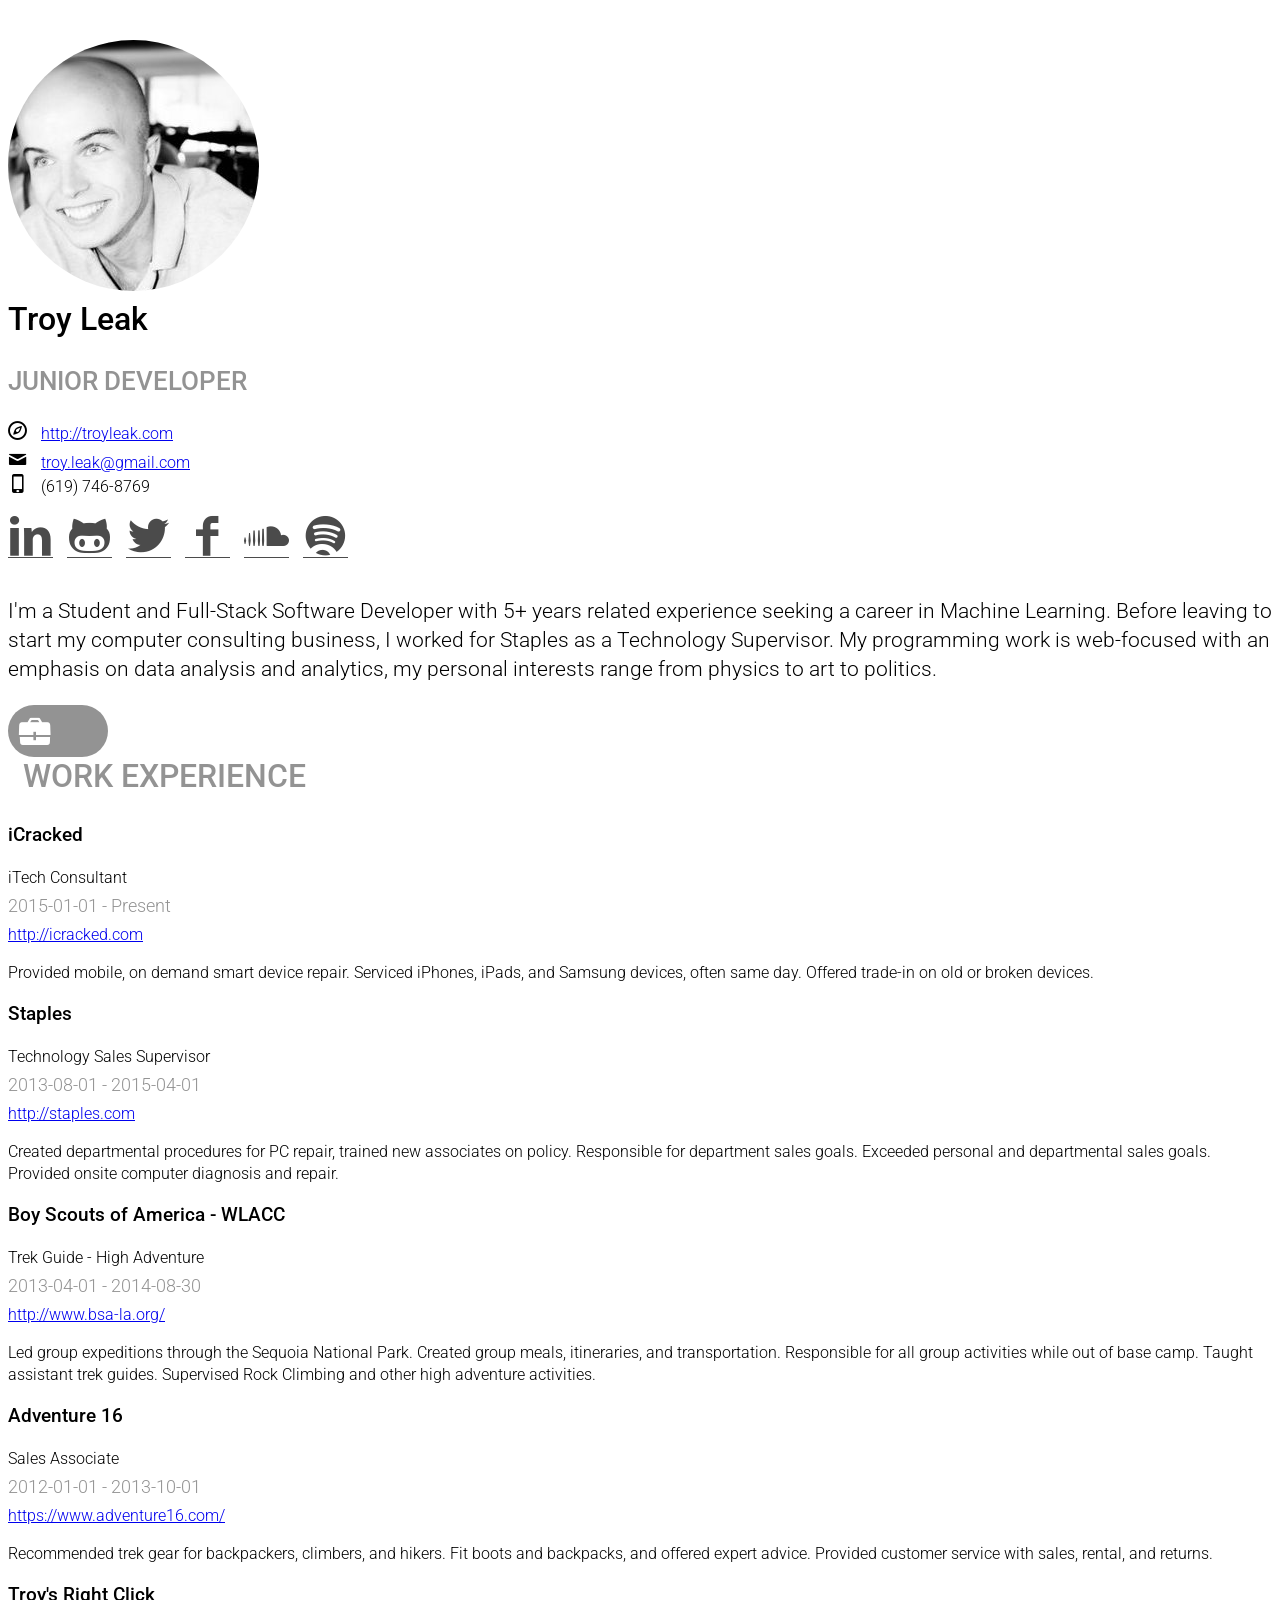
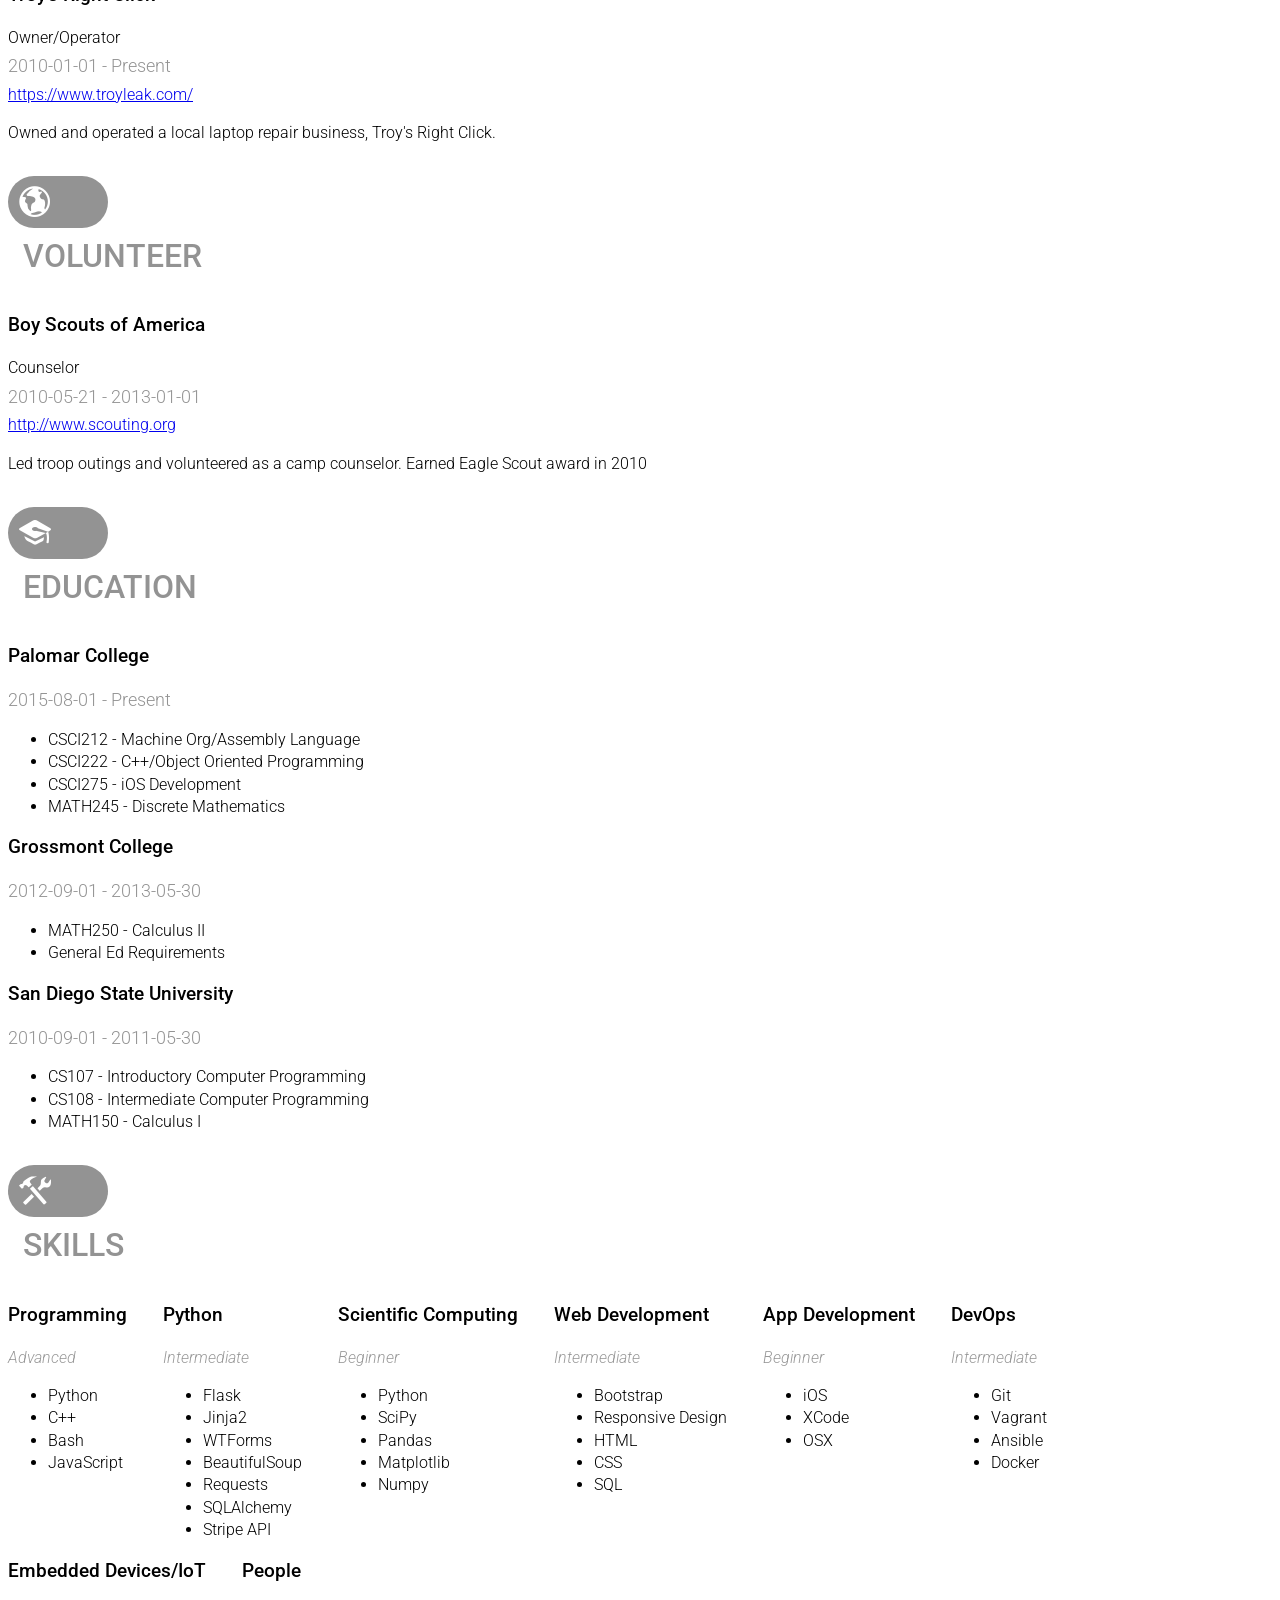
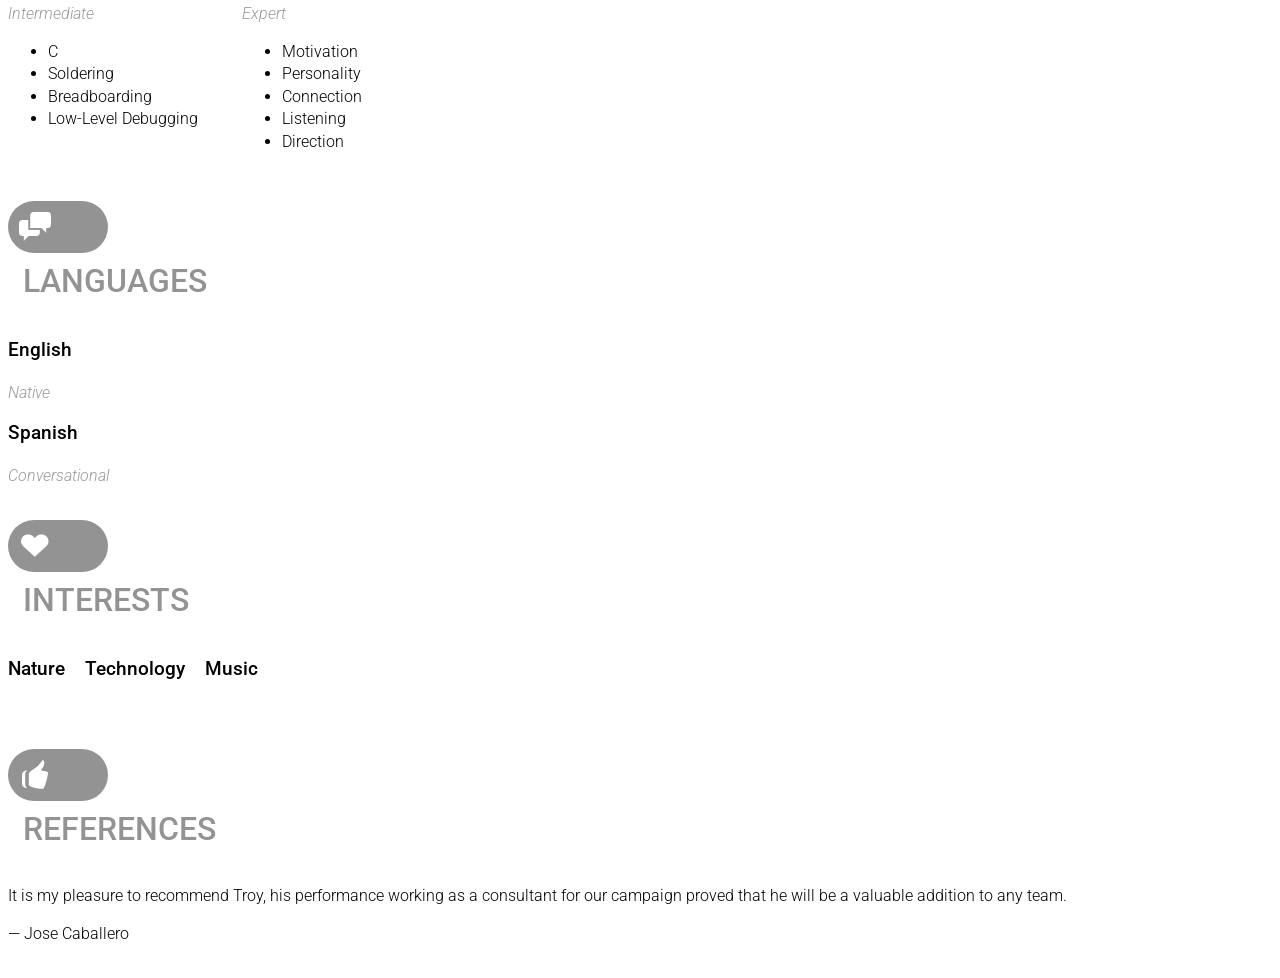
==== index.html @ 5fbc0d6b "more fixes" ====
<!doctype html>
<html>
	<head>

	<meta charset="utf-8">
	<meta name="viewport" content="width=device-width, user-scalable=no, minimal-ui">

	<title>Troy Leak</title>

	<link href="http://bootswatch.com/lumen/bootstrap.min.css" rel="stylesheet">
	<link href='http://fonts.googleapis.com/css?family=Roboto:500,300' rel='stylesheet' type='text/css'>
	<style>
	body {
	background: #fff;
	font-family: 'Roboto', sans-serif;
	font-weight: 300;
	line-height: 1.4;
}
em {
	color: #999;
}
p {
	line-height: 1.4;
}
ul {
	margin-bottom: 0;
}
section {
	margin-bottom: 2em;
}
blockquote {
	margin: 0;
	margin-bottom: 1em;
}

strong, h1, h2, h3, h4, h5 {
	font-weight: 500;
	margin-top:0px;
}

h2 {
	text-transform: uppercase;
	width: 75%;
	color: #939393;
	font-size: 2em;
}

h2.section-title {
	margin-left: 15px;
	line-height: 1.8em;
}

#work h2.section-title {
	line-height: 1.2em;
}

#card {
	margin-bottom: 2em;
}

#card h2 {
	font-size: 1.6em;
	margin-left: 0px;
}

#resume {
	margin-top:2.5em;
}

.avatar {
	border-radius: 50%;
	max-width:260px;
	margin-top:0em;
}

.item {
	margin-bottom: 1em;
}

#basics icon {
	margin-right:10px;
	font-size:1.2em;
}

.address span:after {
	content: ",";
}

.address span:last-of-type:after {
	content: "";
}

.postalCode {
	margin-left:31px;
}

#location {
	margin-bottom:1em;
}

#profiles {
	margin-bottom:1em;
}

#profiles .item {
	float:left;
	vertical-align:top;
	margin-right:0.25em;
}

#profiles a {
	color: #4b4b4b;
}

#profiles a:hover {
	text-decoration: none;
	color: #3b3b3b;
}

#profiles [class*="entypo-"] {
	margin-right:10px;
	font-size: 2.8em;
	-webkit-transition: all 0.5s ease;
	-moz-transition: all 0.5s ease;
	-o-transition: all 0.5s ease;
	-ms-transition: all 0.5s ease;
}

#profiles .entypo-twitter:hover {
	color: #55acee;
}
#profiles .entypo-facebook:hover {
	color: #3b5998;
}
#profiles .entypo-linkedin:hover {
	color: #0976b4;
}
#profiles .entypo-github:hover {
	color: #999;
}
#profiles .entypo-tumblr:hover {
	color: #35465c;
}
#profiles .entypo-pinterest:hover {
	color: #cc2127;
}
#profiles .entypo-dribble:hover {
	color: #ea4c89;
}
#profiles .entypo-rdio:hover {
	color: #007dc3;
}
#profiles .entypo-spotify:hover {
	color: #7ab800;
}
#profiles .entypo-stumbleupon:hover {
	color: #eb4924;
}
#profiles .entypo-soundcloud:hover {
	color: #f80;
}
#profiles .entypo-instagram:hover, #profiles .entypo-instagrem:hover {
	color: #3f729b;
}
#profiles .entypo-skype:hover {
	color: #00aff0;
}
#profiles .entypo-flickr:hover {
	color: #ff0084;
}
#profiles .entypo-vimeo:hover {
	color: #1ab7ea;
}
#profiles .entypo-gplus:hover {
	color: #dd4b39;
}

#profiles {
	height: 50px;
	vertical-align:middle;
}

.summary .lead {
	font-size: 1.3em;
}

.position .lead, .area .lead, .awarder .lead, .publisher .lead {
	margin-bottom:5px;
}

.date {
	margin-bottom: 5px;
	color: #939393;
	font-size: 1.1em;
}

.awarder, .website {
	margin-bottom: 5px;
}

#skills .item {
	display:inline-block;
	vertical-align:top;
	margin-right:2em;
}

#interests .item {
	display:inline-block;
	vertical-align:top;
	margin-right:1em;
}

icon.large {
    font-size: 2em;
    color: #fff;
    background: #939393;
    padding: 10px 39px 10px 11px;
    border-radius:60px;
    margin-top: 0px;
    display:block;
    width:50px;
}

@media screen and (max-width: 1024px) and (min-width: 768px) {
	h2.section-title {
		font-size: 1.8em;
		margin-left: 30px;
	}

	.avatar {
		margin-top:0px;
		max-width:95%;
	}
}

@media screen and (max-width: 767px) {
	h2.section-title {
		font-size: 2.2em;
		line-height: 1.6em;
		margin-bottom: 1.4em;
	}

	#work h2.section-title {
		line-height: 1.2em;
	}

	.avatar {
		margin-top:0px;
		max-width:100%;
	}
}

@font-face {
    font-family: 'entypo';
    src: url([data-uri]) format('truetype'),
         url([data-uri]) format('woff');
    font-weight: normal;
    font-style: normal;
}

[class^="entypo-"], [class*=" entypo-"] {
    font-family: 'entypo';
    speak: none;
    font-style: normal;
    font-weight: normal;
    font-variant: normal;
    text-transform: none;
    line-height: 1;

    /* Better Font Rendering =========== */
    -webkit-font-smoothing: antialiased;
    -moz-osx-font-smoothing: grayscale;
}

.entypo-phone2:before {
    content: "\e60a";
}

.entypo-phone:before {
    content: "\e600";
}

.entypo-mail:before {
    content: "\e601";
}

.entypo-compass:before {
    content: "\e602";
}

.entypo-heart:before {
    content: "\e603";
}

.entypo-thumbs-up:before {
    content: "\e604";
}

.entypo-chat:before {
    content: "\e605";
}

.entypo-home:before {
    content: "\e606";
}

.entypo-tools:before {
    content: "\e607";
}

.entypo-trophy:before {
    content: "\e60b";
}

.entypo-camera:before {
    content: "\e60c";
}

.entypo-music:before {
    content: "\e60d";
}

.entypo-graduation-cap:before {
    content: "\e60e";
}

.entypo-book:before {
    content: "\e60f";
}

.entypo-newspaper:before {
    content: "\e610";
}

.entypo-briefcase:before {
    content: "\e611";
}

.entypo-gauge:before {
    content: "\e612";
}

.entypo-rocket:before {
    content: "\e613";
}

.entypo-suitcase:before {
    content: "\e608";
}

.entypo-globe:before {
    content: "\e609";
}

.entypo-code:before {
    content: "\e614";
}

.entypo-light-bulb:before {
    content: "\e615";
}

.entypo-github:before {
    content: "\e616";
}

.entypo-flickr:before {
    content: "\e617";
}

.entypo-vimeo:before {
    content: "\e618";
}

.entypo-twitter:before {
    content: "\e619";
}

.entypo-facebook:before {
    content: "\e61a";
}

.entypo-googleplus:before {
    content: "\e61b";
}

.entypo-pinterest:before {
    content: "\e61c";
}

.entypo-tumblr:before {
    content: "\e61d";
}

.entypo-linkedin:before {
    content: "\e61e";
}

.entypo-dribbble:before {
    content: "\e61f";
}

.entypo-stumbleupon:before {
    content: "\e620";
}

.entypo-lastfm:before {
    content: "\e621";
}

.entypo-rdio:before {
    content: "\e622";
}

.entypo-spotify:before {
    content: "\e623";
}

.entypo-qq:before {
    content: "\e624";
}

.entypo-instagram:before {
    content: "\e625";
}

.entypo-dropbox:before {
    content: "\e626";
}

.entypo-evernote:before {
    content: "\e627";
}

.entypo-flattr:before {
    content: "\e628";
}

.entypo-skype:before {
    content: "\e629";
}

.entypo-skype2:before {
    content: "\e62a";
}

.entypo-renren:before {
    content: "\e62b";
}

.entypo-sina-weibo:before {
    content: "\e62c";
}

.entypo-paypal:before {
    content: "\e62d";
}

.entypo-picasa:before {
    content: "\e62e";
}

.entypo-soundcloud:before {
    content: "\e62f";
}

.entypo-mixi:before {
    content: "\e630";
}

.entypo-behance:before {
    content: "\e631";
}

.entypo-circles:before {
    content: "\e632";
}

.entypo-vk:before {
    content: "\e633";
}

.entypo-smashing:before {
    content: "\e634";
}

	</style>

	</head>
	<body>

	<div class="container" id="resume">
			<div id="card" class="row">
				<div class="col-xs-3 col-sm-4">
					<img class="avatar" src="profile_pic.png"/>
				</div>
				<div class="col-xs-9 col-sm-8">
					<h1>Troy Leak</h1>
					<h2>Junior Developer</h2>
					<section id="basics">
						<div class="contact">
							<div class="website">
								<icon class="entypo-compass"></icon>
								<a href="http://troyleak.com">http://troyleak.com</a>
							</div>
							<div class="email">
								<icon class="entypo-mail"></icon>
								<a href="mailto:troy.leak@gmail.com">troy.leak@gmail.com</a>
							</div>
							<div class="phone">
								<icon class="entypo-phone"></icon>
								(619) 746-8769
							</div>
						</div>
						<section id="location">
						</section>
						<section id="profiles">
							<div class="item">
								<a href="https://www.linkedin.com/in/troy-leak-81226949">
								<icon class="entypo-linkedin"></icon>
								</a>
							</div>
							<div class="item">
								<a href="https://github.com/troyleak">
								<icon class="entypo-github"></icon>
								</a>
							</div>
							<div class="item">
								<a href="https://twitter.com/climber_coder">
								<icon class="entypo-twitter"></icon>
								</a>
							</div>
							<div class="item">
								<a href="https://www.facebook.com/troyicracked/">
								<icon class="entypo-facebook"></icon>
								</a>
							</div>
							<div class="item">
								<a href="https://soundcloud.com/troy-leak">
								<icon class="entypo-soundcloud"></icon>
								</a>
							</div>
							<div class="item">
								<a href="https://open.spotify.com/user/1242167111">
								<icon class="entypo-spotify"></icon>
								</a>
							</div>
						</section>
					</section>
				</div>
			</div>
			<div id="summary" class="row">
				<div class="col-sm-8 col-sm-offset-4 col-xs-12">
					<div class="summary">
						<p class="lead">I&#x27;m a Student and Full-Stack Software Developer with 5+ years related experience seeking a career in Machine Learning. Before leaving to start my computer consulting business, I worked for Staples as a Technology Supervisor. My programming work is web-focused with an emphasis on data analysis and analytics, my personal interests range from physics to art to politics.</p>
					</div>
				</div>
			</div>
	<section id="work" class="row">
		<div class="col-sm-4">
			<div class="row">
				<div class="col-xs-2">
					<icon class="large entypo-briefcase"></icon>
				</div>
				<div class="col-xs-10">
					<h2 class="section-title">Work Experience</h2>
				</div>
			</div>
		</div>
		<div class="col-sm-8">
			<div class="item">
				<h3 class="name">
					iCracked
				</h3>
				<div class="position">
					<p class="lead">iTech Consultant</p>
				</div>
				<div class="date">
					<span class="startDate">
						2015-01-01
					</span>
					<span class="endDate">
						- Present
					</span>
				</div>
				<div class="website">
					<a href="http://icracked.com">http://icracked.com</a>
				</div>
				<div class="summary">
					<p>Provided mobile, on demand smart device repair. Serviced iPhones, iPads, and Samsung devices, often same day. Offered trade-in on old or broken devices.</p>
				</div>
			</div>
			<div class="item">
				<h3 class="name">
					Staples
				</h3>
				<div class="position">
					<p class="lead">Technology Sales Supervisor</p>
				</div>
				<div class="date">
					<span class="startDate">
						2013-08-01
					</span>
					<span class="endDate">
						- 2015-04-01
					</span>
				</div>
				<div class="website">
					<a href="http://staples.com">http://staples.com</a>
				</div>
				<div class="summary">
					<p>Created departmental procedures for PC repair, trained new associates on policy. Responsible for department sales goals. Exceeded personal and departmental sales goals. Provided onsite computer diagnosis and repair.</p>
				</div>
			</div>
			<div class="item">
				<h3 class="name">
					Boy Scouts of America - WLACC
				</h3>
				<div class="position">
					<p class="lead">Trek Guide - High Adventure</p>
				</div>
				<div class="date">
					<span class="startDate">
						2013-04-01
					</span>
					<span class="endDate">
						- 2014-08-30
					</span>
				</div>
				<div class="website">
					<a href="http://www.bsa-la.org/">http://www.bsa-la.org/</a>
				</div>
				<div class="summary">
					<p>Led group expeditions through the Sequoia National Park. Created group meals, itineraries, and transportation. Responsible for all group activities while out of base camp. Taught assistant trek guides. Supervised Rock Climbing and other high adventure activities.</p>
				</div>
			</div>
			<div class="item">
				<h3 class="name">
					Adventure 16
				</h3>
				<div class="position">
					<p class="lead">Sales Associate</p>
				</div>
				<div class="date">
					<span class="startDate">
						2012-01-01
					</span>
					<span class="endDate">
						- 2013-10-01
					</span>
				</div>
				<div class="website">
					<a href="https://www.adventure16.com/">https://www.adventure16.com/</a>
				</div>
				<div class="summary">
					<p>Recommended trek gear for backpackers, climbers, and hikers. Fit boots and backpacks, and offered expert advice. Provided customer service with sales, rental, and returns.</p>
				</div>
			</div>
			<div class="item">
				<h3 class="name">
					Troy&#x27;s Right Click
				</h3>
				<div class="position">
					<p class="lead">Owner/Operator</p>
				</div>
				<div class="date">
					<span class="startDate">
						2010-01-01
					</span>
					<span class="endDate">
						- Present
					</span>
				</div>
				<div class="website">
					<a href="https://www.troyleak.com/">https://www.troyleak.com/</a>
				</div>
				<div class="summary">
					<p>Owned and operated a local laptop repair business, Troy&#x27;s Right Click.</p>
				</div>
			</div>
		</div>
	</section>

	<section id="volunteer" class="row">
		<div class="col-sm-4">
			<div class="row">
				<div class="col-xs-2">
					<icon class="large entypo-globe"></icon>
				</div>
				<div class="col-xs-10">
					<h2 class="section-title">Volunteer</h2>
				</div>
			</div>
		</div>

		<div class="col-sm-8">
			<div class="item">
				<h3 class="company">
					Boy Scouts of America
				</h3>
				<div class="position">
					<p class="lead">Counselor</p>
				</div>
				<div class="date">
					<span class="startDate">
						2010-05-21
					</span>
					<span class="endDate">
						- 2013-01-01
					</span>
				</div>
				<div class="website">
					<a href="http://www.scouting.org">http://www.scouting.org</a>
				</div>
				<div class="summary">
					<p>Led troop outings and volunteered as a camp counselor. Earned Eagle Scout award in 2010</p>
				</div>
			</div>
		</div>
	</section>

	<section id="education" class="row">
		<div class="col-sm-4">
			<div class="row">
				<div class="col-xs-2">
					<icon class="large entypo-graduation-cap"></icon>
				</div>
				<div class="col-xs-10">
					<h2 class="section-title">Education</h2>
				</div>
			</div>
		</div>
		<div class="col-sm-8">
			<div class="item">
				<h3 class="institution">Palomar College</h3>
				<div class="date">
					<span class="startDate">
						2015-08-01
					</span>
					<span class="endDate">
						- Present
					</span>
				</div>
				<ul class="courses">
					<li>CSCI212 - Machine Org/Assembly Language</li>
					<li>CSCI222 - C++/Object Oriented Programming</li>
					<li>CSCI275 - iOS Development</li>
					<li>MATH245 - Discrete Mathematics</li>
				</ul>
			</div>
			<div class="item">
				<h3 class="institution">Grossmont College</h3>
				<div class="date">
					<span class="startDate">
						2012-09-01
					</span>
					<span class="endDate">
						- 2013-05-30
					</span>
				</div>
				<ul class="courses">
					<li>MATH250 - Calculus II</li>
					<li>General Ed Requirements</li>
				</ul>
			</div>
			<div class="item">
				<h3 class="institution">San Diego State University</h3>
				<div class="date">
					<span class="startDate">
						2010-09-01
					</span>
					<span class="endDate">
						- 2011-05-30
					</span>
				</div>
				<ul class="courses">
					<li>CS107 - Introductory Computer Programming</li>
					<li>CS108 - Intermediate Computer Programming</li>
					<li>MATH150 - Calculus I</li>
				</ul>
			</div>
		</div>
	</section>



	<section id="skills" class="row">
		<div class="col-sm-4">
			<div class="row">
				<div class="col-xs-2">
					<icon class="large entypo-tools"></icon>
				</div>
				<div class="col-xs-10">
					<h2 class="section-title">Skills</h2>
				</div>
			</div>
		</div>
		<div class="col-sm-8">
			<div class="item">
				<h3 class="name">Programming</h3>
				<div class="level">
					<p><em>Advanced</em></p>
				</div>
				<ul class="keywords">
					<li>Python</li>
					<li>C++</li>
					<li>Bash</li>
					<li>JavaScript</li>
				</ul>
			</div>
			<div class="item">
				<h3 class="name">Python</h3>
				<div class="level">
					<p><em>Intermediate</em></p>
				</div>
				<ul class="keywords">
					<li>Flask</li>
					<li>Jinja2</li>
					<li>WTForms</li>
					<li>BeautifulSoup</li>
					<li>Requests</li>
					<li>SQLAlchemy</li>
					<li>Stripe API</li>
				</ul>
			</div>
			<div class="item">
				<h3 class="name">Scientific Computing</h3>
				<div class="level">
					<p><em>Beginner</em></p>
				</div>
				<ul class="keywords">
					<li>Python</li>
					<li>SciPy</li>
					<li>Pandas</li>
					<li>Matplotlib</li>
					<li>Numpy</li>
				</ul>
			</div>
			<div class="item">
				<h3 class="name">Web Development</h3>
				<div class="level">
					<p><em>Intermediate</em></p>
				</div>
				<ul class="keywords">
					<li>Bootstrap</li>
					<li>Responsive Design</li>
					<li>HTML</li>
					<li>CSS</li>
					<li>SQL</li>
				</ul>
			</div>
			<div class="item">
				<h3 class="name">App Development</h3>
				<div class="level">
					<p><em>Beginner</em></p>
				</div>
				<ul class="keywords">
					<li>iOS</li>
					<li>XCode</li>
					<li>OSX</li>
				</ul>
			</div>
			<div class="item">
				<h3 class="name">DevOps</h3>
				<div class="level">
					<p><em>Intermediate</em></p>
				</div>
				<ul class="keywords">
					<li>Git</li>
					<li>Vagrant</li>
					<li>Ansible</li>
					<li>Docker</li>
				</ul>
			</div>
			<div class="item">
				<h3 class="name">Embedded Devices/IoT</h3>
				<div class="level">
					<p><em>Intermediate</em></p>
				</div>
				<ul class="keywords">
					<li>C</li>
					<li>Soldering</li>
					<li>Breadboarding</li>
					<li>Low-Level Debugging</li>
				</ul>
			</div>
			<div class="item">
				<h3 class="name">People</h3>
				<div class="level">
					<p><em>Expert</em></p>
				</div>
				<ul class="keywords">
					<li>Motivation</li>
					<li>Personality</li>
					<li>Connection</li>
					<li>Listening</li>
					<li>Direction</li>
				</ul>
			</div>
		</div>
	</section>

	<section id="languages" class="row">
		<div class="col-sm-4">
			<div class="row">
				<div class="col-xs-2">
					<icon class="large entypo-chat"></icon>
				</div>
				<div class="col-xs-10">
					<h2 class="section-title">Languages</h2>
				</div>
			</div>
		</div>
		<div class="col-sm-8">
			<div class="item">
				<h3 class="language">English</h3>
				<div class="fluency">
					<em>Native</em>
				</div>
			</div>
			<div class="item">
				<h3 class="language">Spanish</h3>
				<div class="fluency">
					<em>Conversational</em>
				</div>
			</div>
		</div>
	</section>

	<section id="interests" class="row">
		<div class="col-sm-4">
			<div class="row">
				<div class="col-xs-2">
					<icon class="large entypo-heart"></icon>
				</div>
				<div class="col-xs-10">
					<h2 class="section-title">Interests</h2>
				</div>
			</div>
		</div>
		<div class="col-sm-4">
			<div class="item">
				<h3><span class="label label-default label-lg">Nature</span></h3>
			</div>
			<div class="item">
				<h3><span class="label label-default label-lg">Technology</span></h3>
			</div>
			<div class="item">
				<h3><span class="label label-default label-lg">Music</span></h3>
			</div>
		</div>
	</section>

	<section id="references" class="row">
		<div class="col-sm-4">
			<div class="row">
				<div class="col-xs-2">
					<icon class="large entypo-thumbs-up"></icon>
				</div>
				<div class="col-xs-10">
					<h2 class="section-title">References</h2>
				</div>
			</div>
		</div>
		<div class="col-sm-8">
			<div class="item">
				<blockquote class="reference">
					It is my pleasure to recommend Troy, his performance working as a consultant for our campaign proved that he will be a valuable addition to any team.
				</blockquote>
				<div class="name">
					— Jose Caballero
				</div>
			</div>
		</div>
	</section>

	</div>

	</body>
</html>
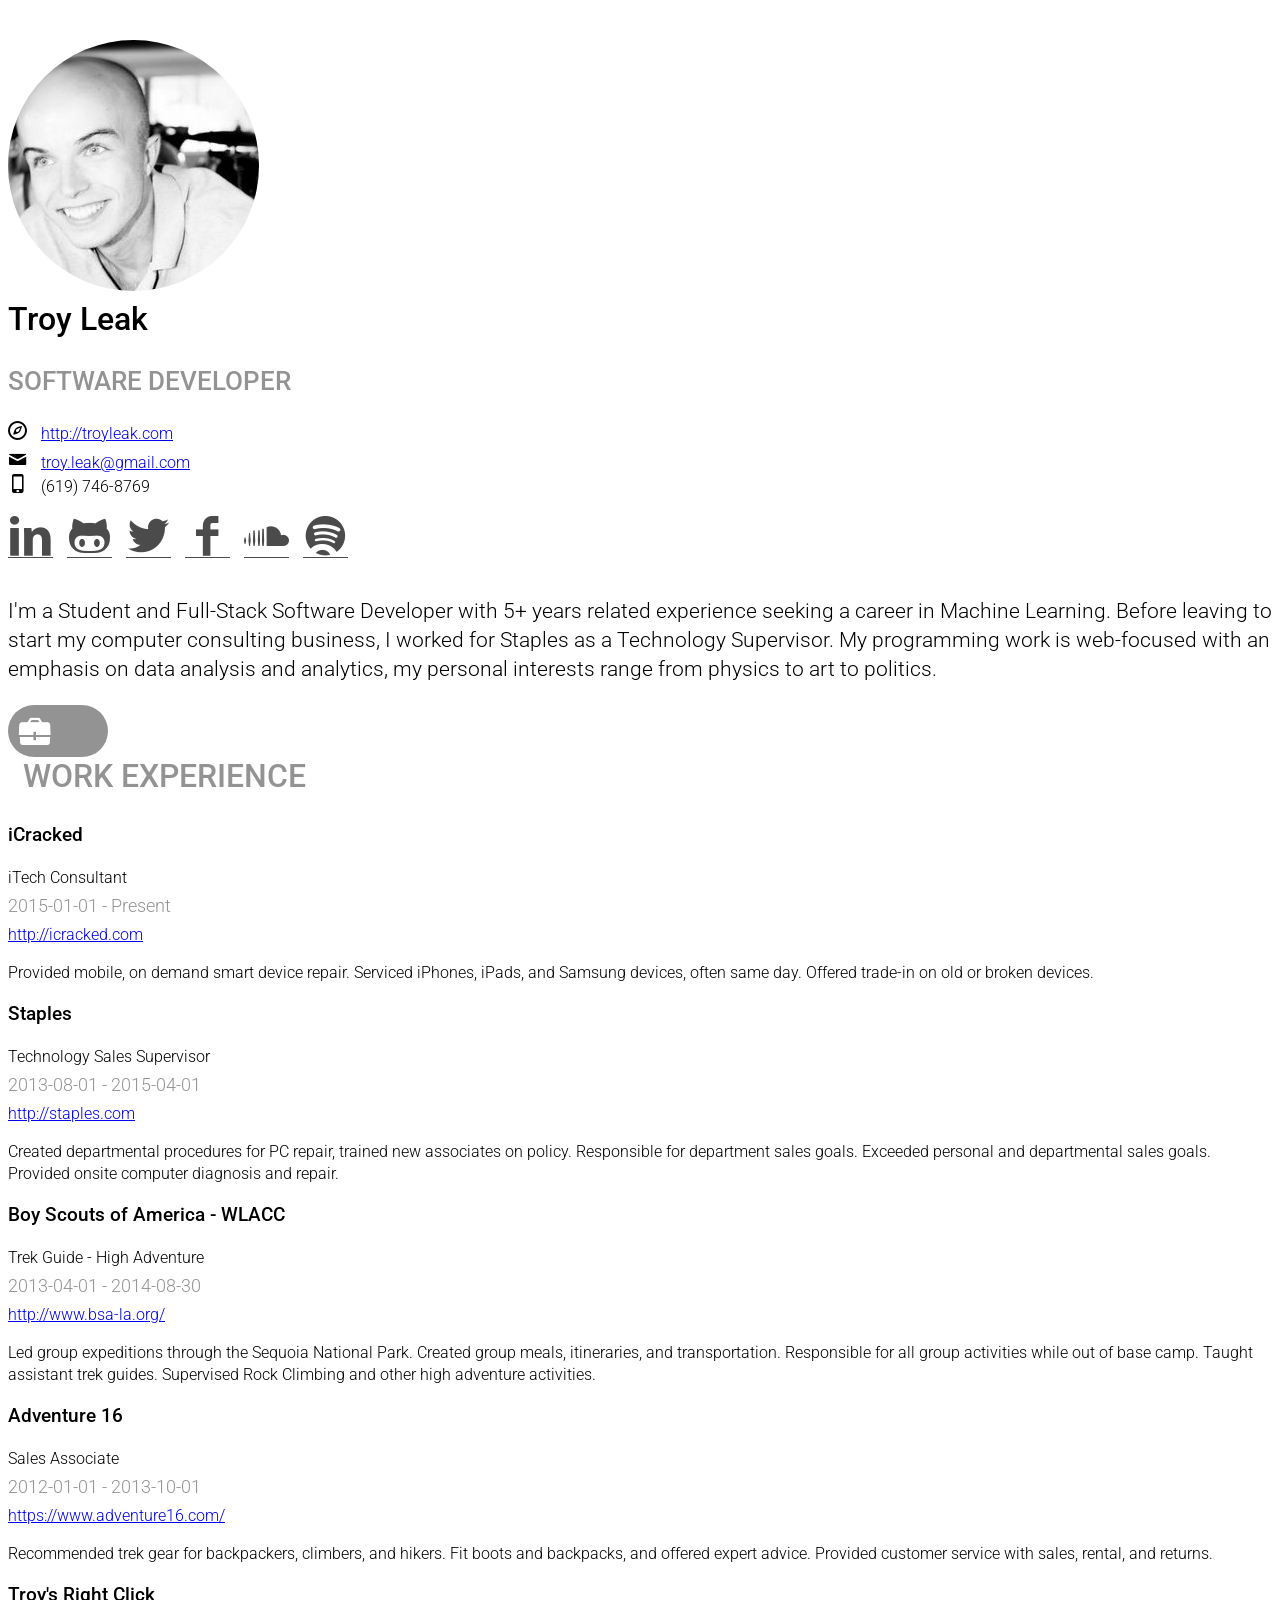
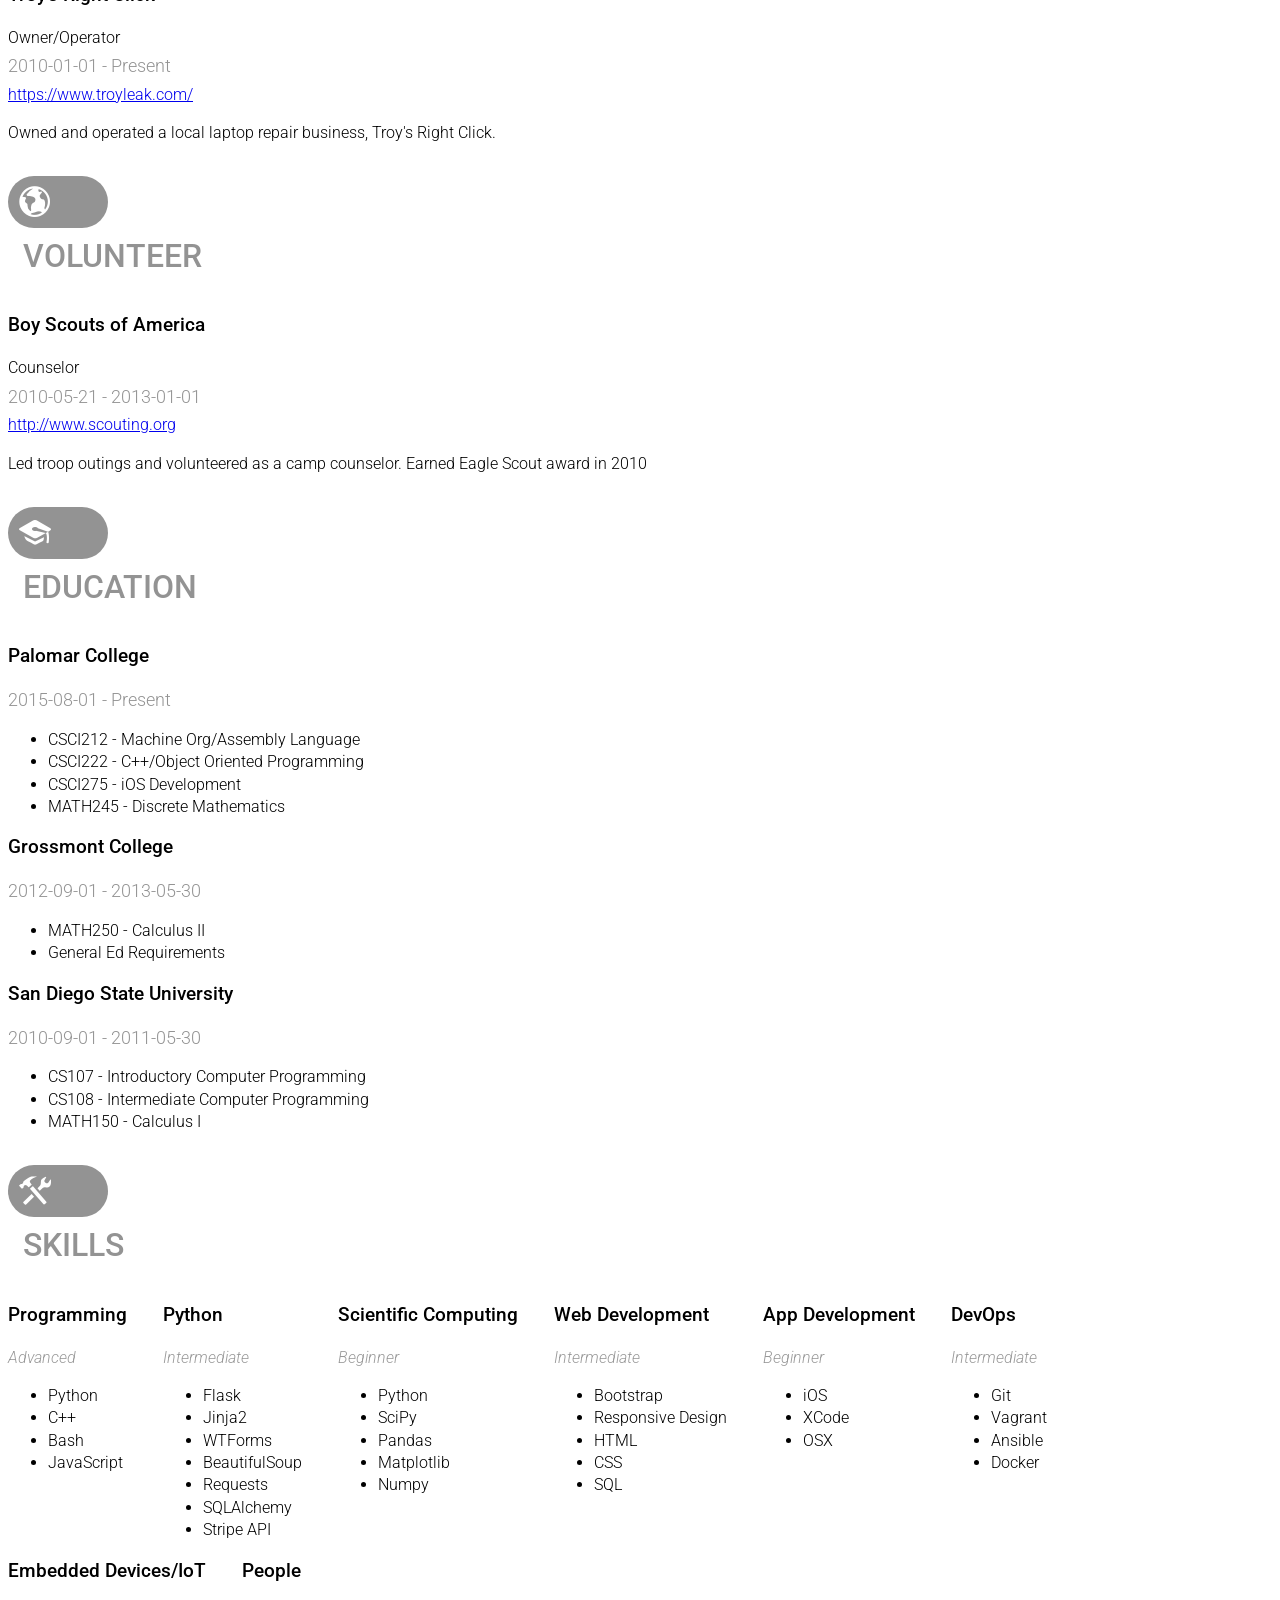
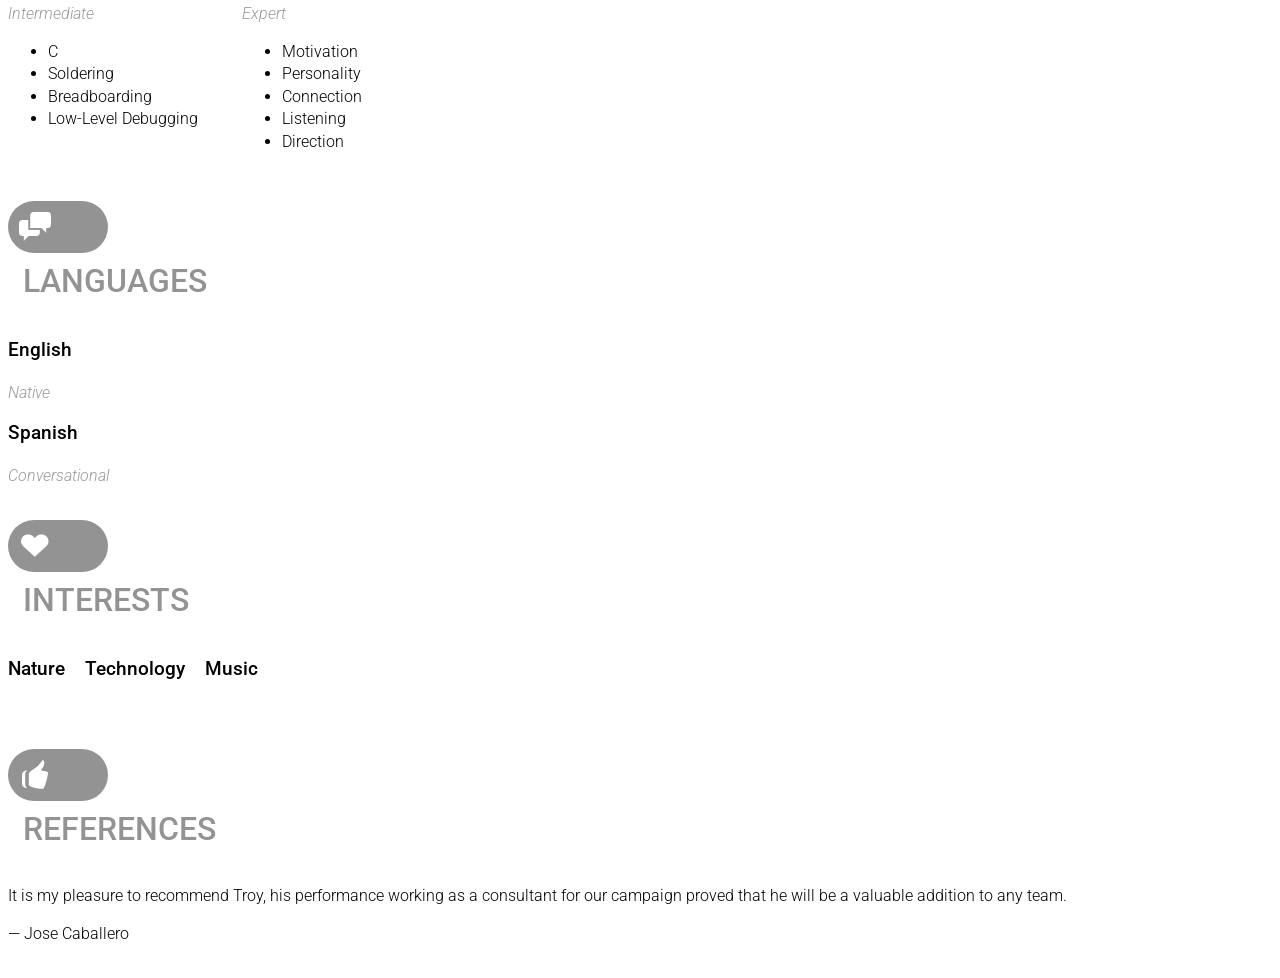
==== commit bec19a6d: "update" ====
--- a/index.html
+++ b/index.html
@@ -496,7 +496,7 @@
 				</div>
 				<div class="col-xs-9 col-sm-8">
 					<h1>Troy Leak</h1>
-					<h2>Junior Developer</h2>
+					<h2>Software Developer</h2>
 					<section id="basics">
 						<div class="contact">
 							<div class="website">
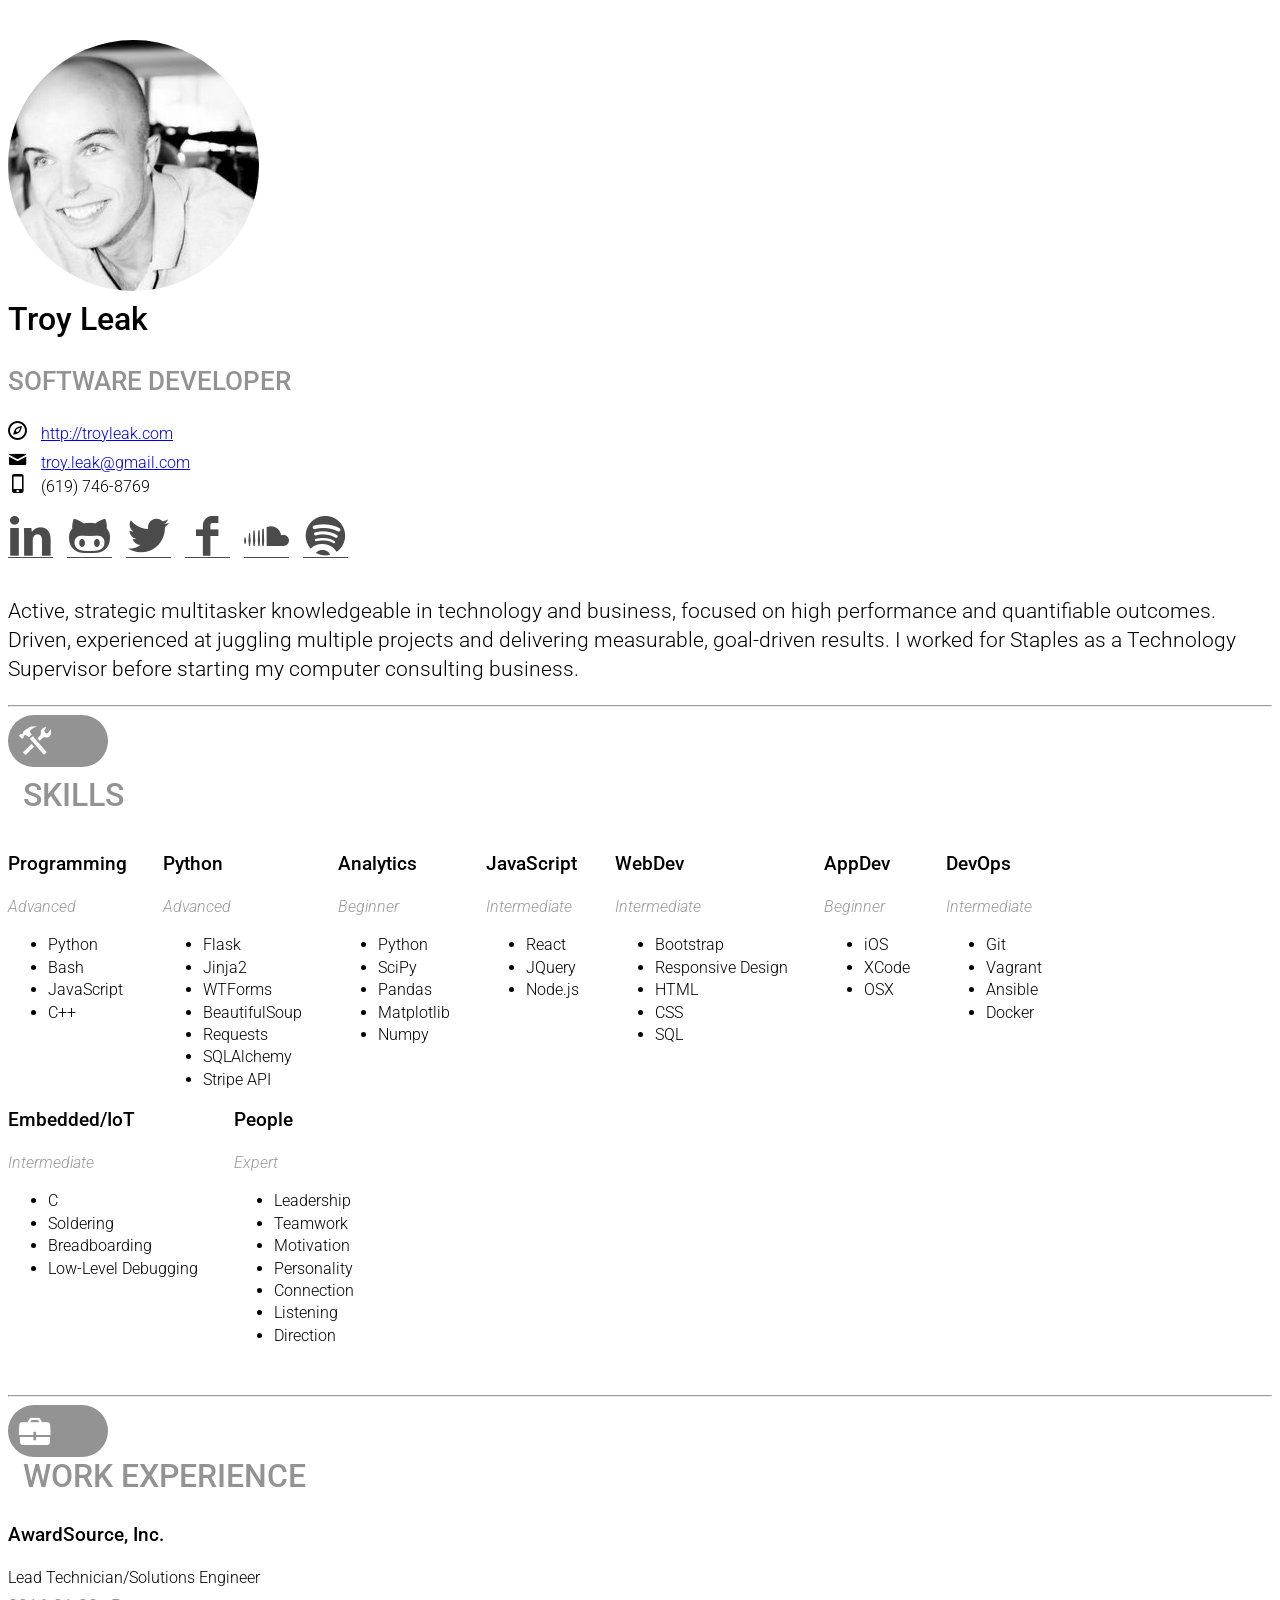
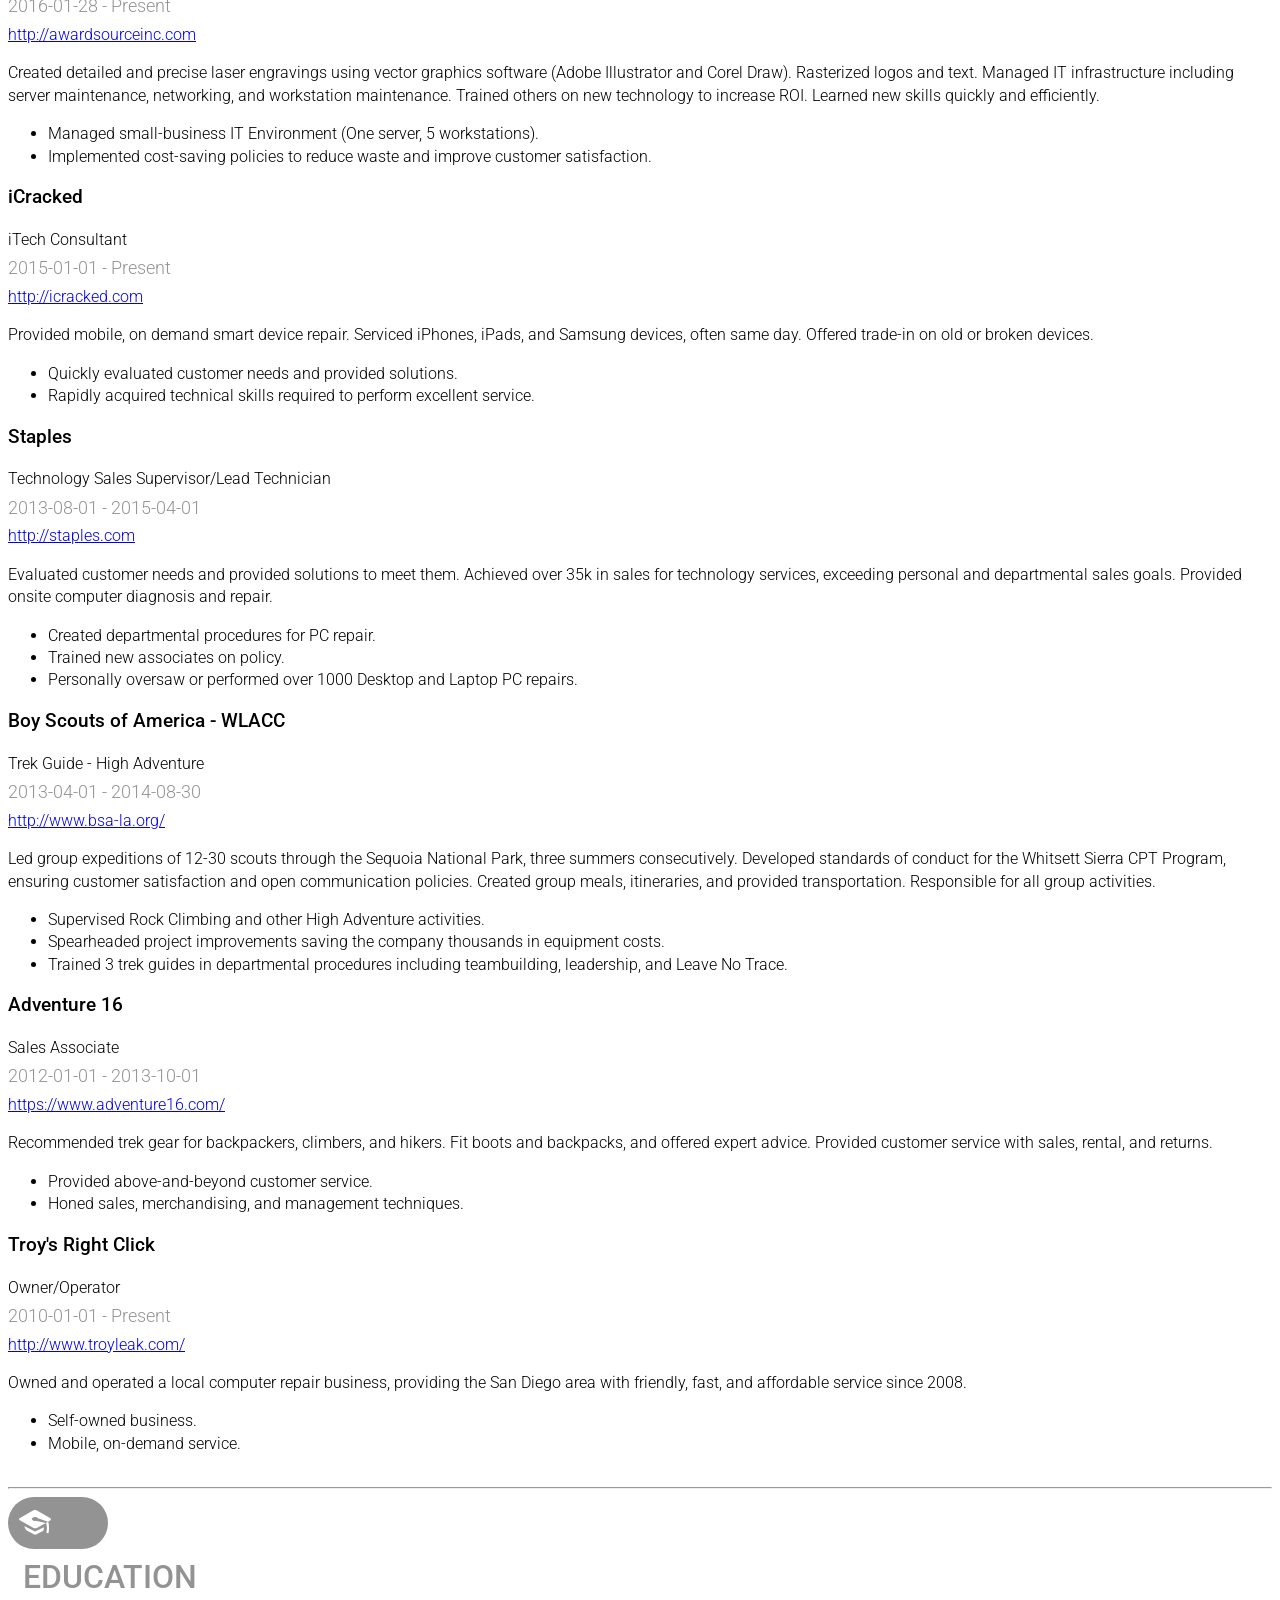
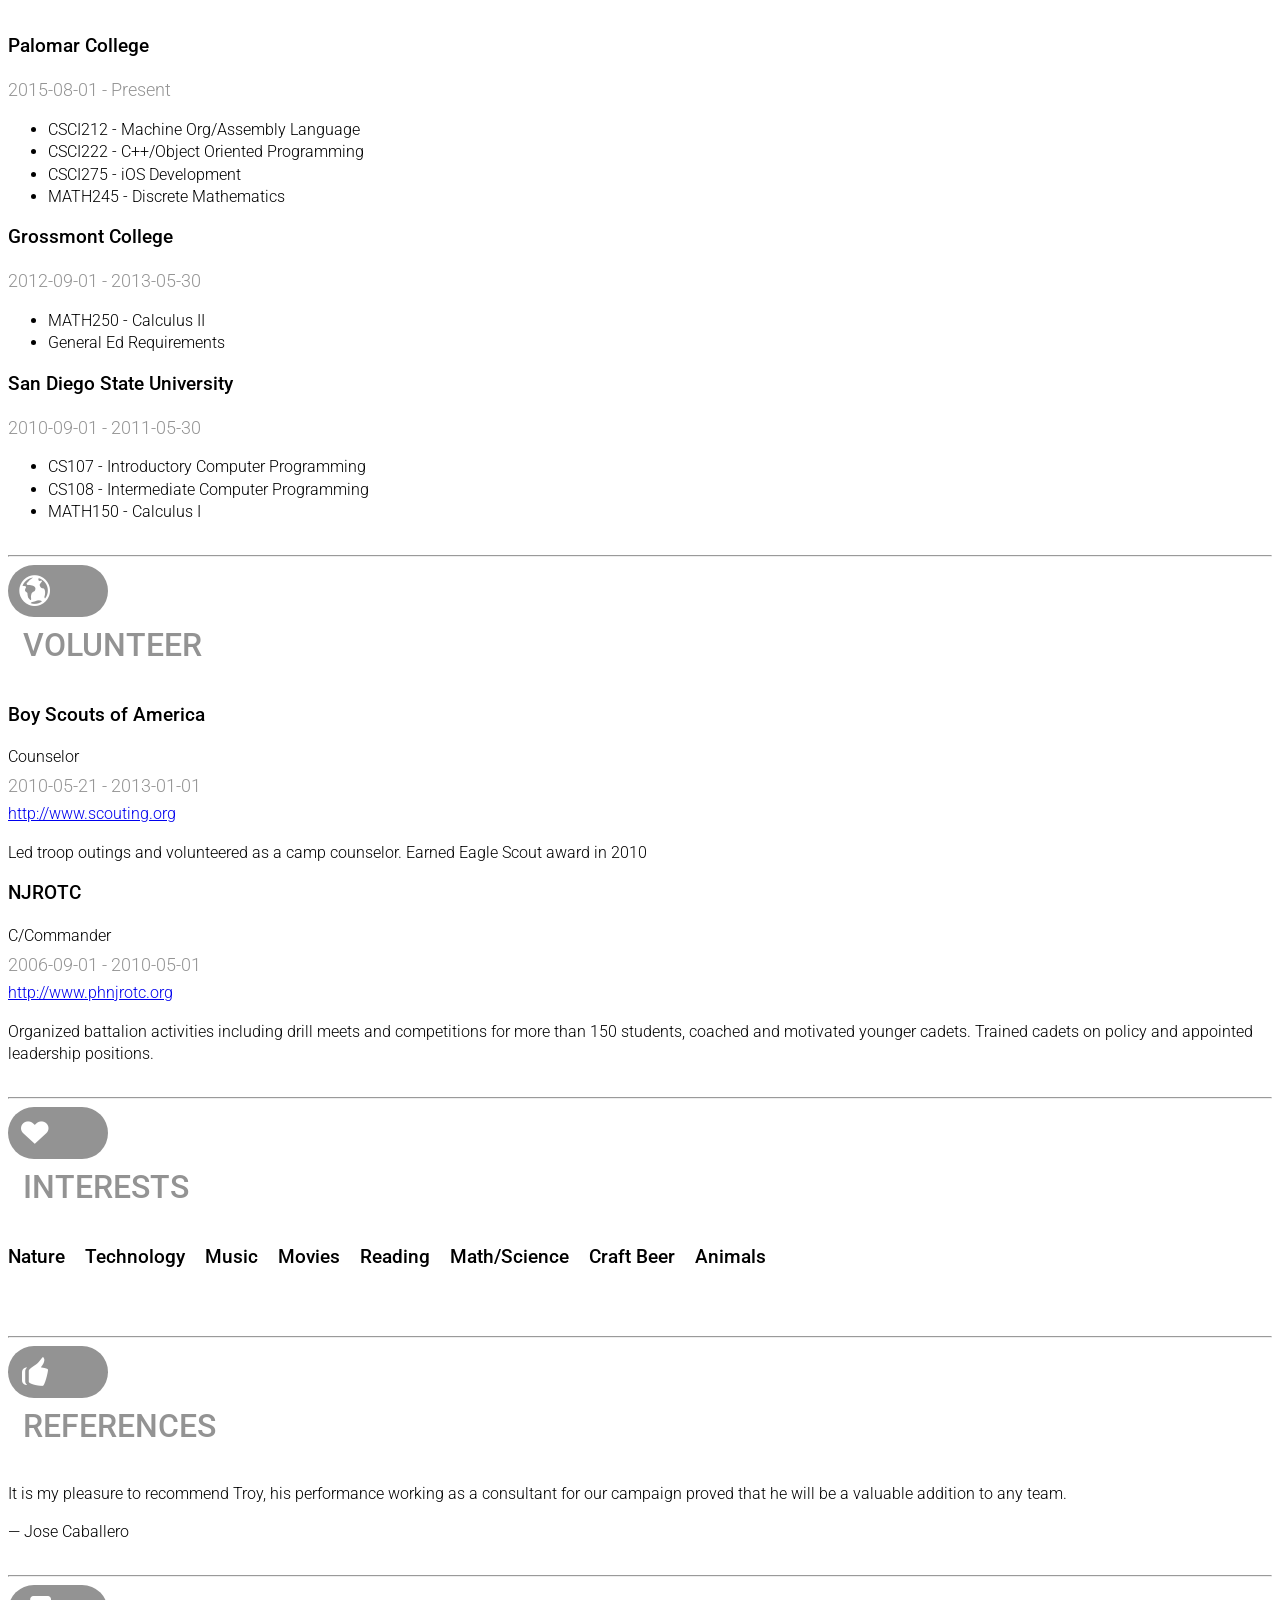
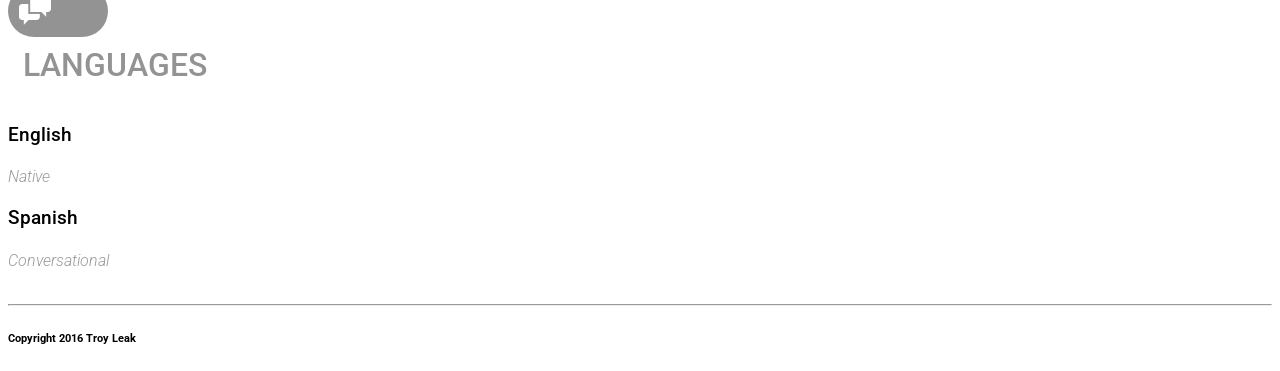
==== commit 20ea66db: "added recent experience, fixed formatting, reordered sections" ====
--- a/index.html
+++ b/index.html
@@ -552,380 +552,442 @@
 			<div id="summary" class="row">
 				<div class="col-sm-8 col-sm-offset-4 col-xs-12">
 					<div class="summary">
-						<p class="lead">I&#x27;m a Student and Full-Stack Software Developer with 5+ years related experience seeking a career in Machine Learning. Before leaving to start my computer consulting business, I worked for Staples as a Technology Supervisor. My programming work is web-focused with an emphasis on data analysis and analytics, my personal interests range from physics to art to politics.</p>
-					</div>
-				</div>
-			</div>
-	<section id="work" class="row">
-		<div class="col-sm-4">
-			<div class="row">
-				<div class="col-xs-2">
-					<icon class="large entypo-briefcase"></icon>
-				</div>
-				<div class="col-xs-10">
-					<h2 class="section-title">Work Experience</h2>
-				</div>
-			</div>
-		</div>
-		<div class="col-sm-8">
-			<div class="item">
-				<h3 class="name">
-					iCracked
-				</h3>
-				<div class="position">
-					<p class="lead">iTech Consultant</p>
-				</div>
-				<div class="date">
-					<span class="startDate">
-						2015-01-01
-					</span>
-					<span class="endDate">
-						- Present
-					</span>
-				</div>
-				<div class="website">
-					<a href="http://icracked.com">http://icracked.com</a>
-				</div>
-				<div class="summary">
-					<p>Provided mobile, on demand smart device repair. Serviced iPhones, iPads, and Samsung devices, often same day. Offered trade-in on old or broken devices.</p>
-				</div>
-			</div>
-			<div class="item">
-				<h3 class="name">
-					Staples
-				</h3>
-				<div class="position">
-					<p class="lead">Technology Sales Supervisor</p>
-				</div>
-				<div class="date">
-					<span class="startDate">
-						2013-08-01
-					</span>
-					<span class="endDate">
-						- 2015-04-01
-					</span>
-				</div>
-				<div class="website">
-					<a href="http://staples.com">http://staples.com</a>
-				</div>
-				<div class="summary">
-					<p>Created departmental procedures for PC repair, trained new associates on policy. Responsible for department sales goals. Exceeded personal and departmental sales goals. Provided onsite computer diagnosis and repair.</p>
-				</div>
-			</div>
-			<div class="item">
-				<h3 class="name">
-					Boy Scouts of America - WLACC
-				</h3>
-				<div class="position">
-					<p class="lead">Trek Guide - High Adventure</p>
-				</div>
-				<div class="date">
-					<span class="startDate">
-						2013-04-01
-					</span>
-					<span class="endDate">
-						- 2014-08-30
-					</span>
-				</div>
-				<div class="website">
-					<a href="http://www.bsa-la.org/">http://www.bsa-la.org/</a>
-				</div>
-				<div class="summary">
-					<p>Led group expeditions through the Sequoia National Park. Created group meals, itineraries, and transportation. Responsible for all group activities while out of base camp. Taught assistant trek guides. Supervised Rock Climbing and other high adventure activities.</p>
-				</div>
-			</div>
-			<div class="item">
-				<h3 class="name">
-					Adventure 16
-				</h3>
-				<div class="position">
-					<p class="lead">Sales Associate</p>
-				</div>
-				<div class="date">
-					<span class="startDate">
-						2012-01-01
-					</span>
-					<span class="endDate">
-						- 2013-10-01
-					</span>
-				</div>
-				<div class="website">
-					<a href="https://www.adventure16.com/">https://www.adventure16.com/</a>
-				</div>
-				<div class="summary">
-					<p>Recommended trek gear for backpackers, climbers, and hikers. Fit boots and backpacks, and offered expert advice. Provided customer service with sales, rental, and returns.</p>
-				</div>
-			</div>
-			<div class="item">
-				<h3 class="name">
-					Troy&#x27;s Right Click
-				</h3>
-				<div class="position">
-					<p class="lead">Owner/Operator</p>
-				</div>
-				<div class="date">
-					<span class="startDate">
-						2010-01-01
-					</span>
-					<span class="endDate">
-						- Present
-					</span>
-				</div>
-				<div class="website">
-					<a href="https://www.troyleak.com/">https://www.troyleak.com/</a>
-				</div>
-				<div class="summary">
-					<p>Owned and operated a local laptop repair business, Troy&#x27;s Right Click.</p>
-				</div>
-			</div>
-		</div>
-	</section>
-
-	<section id="volunteer" class="row">
-		<div class="col-sm-4">
-			<div class="row">
-				<div class="col-xs-2">
-					<icon class="large entypo-globe"></icon>
-				</div>
-				<div class="col-xs-10">
-					<h2 class="section-title">Volunteer</h2>
-				</div>
-			</div>
-		</div>
-
-		<div class="col-sm-8">
-			<div class="item">
-				<h3 class="company">
-					Boy Scouts of America
-				</h3>
-				<div class="position">
-					<p class="lead">Counselor</p>
-				</div>
-				<div class="date">
-					<span class="startDate">
-						2010-05-21
-					</span>
-					<span class="endDate">
-						- 2013-01-01
-					</span>
-				</div>
-				<div class="website">
-					<a href="http://www.scouting.org">http://www.scouting.org</a>
-				</div>
-				<div class="summary">
-					<p>Led troop outings and volunteered as a camp counselor. Earned Eagle Scout award in 2010</p>
-				</div>
-			</div>
-		</div>
-	</section>
-
-	<section id="education" class="row">
-		<div class="col-sm-4">
-			<div class="row">
-				<div class="col-xs-2">
-					<icon class="large entypo-graduation-cap"></icon>
-				</div>
-				<div class="col-xs-10">
-					<h2 class="section-title">Education</h2>
-				</div>
-			</div>
-		</div>
-		<div class="col-sm-8">
-			<div class="item">
-				<h3 class="institution">Palomar College</h3>
-				<div class="date">
-					<span class="startDate">
-						2015-08-01
-					</span>
-					<span class="endDate">
-						- Present
-					</span>
-				</div>
-				<ul class="courses">
-					<li>CSCI212 - Machine Org/Assembly Language</li>
-					<li>CSCI222 - C++/Object Oriented Programming</li>
-					<li>CSCI275 - iOS Development</li>
-					<li>MATH245 - Discrete Mathematics</li>
-				</ul>
-			</div>
-			<div class="item">
-				<h3 class="institution">Grossmont College</h3>
-				<div class="date">
-					<span class="startDate">
-						2012-09-01
-					</span>
-					<span class="endDate">
-						- 2013-05-30
-					</span>
-				</div>
-				<ul class="courses">
-					<li>MATH250 - Calculus II</li>
-					<li>General Ed Requirements</li>
-				</ul>
-			</div>
-			<div class="item">
-				<h3 class="institution">San Diego State University</h3>
-				<div class="date">
-					<span class="startDate">
-						2010-09-01
-					</span>
-					<span class="endDate">
-						- 2011-05-30
-					</span>
-				</div>
-				<ul class="courses">
-					<li>CS107 - Introductory Computer Programming</li>
-					<li>CS108 - Intermediate Computer Programming</li>
-					<li>MATH150 - Calculus I</li>
-				</ul>
-			</div>
-		</div>
-	</section>
-
-
-
-	<section id="skills" class="row">
-		<div class="col-sm-4">
-			<div class="row">
-				<div class="col-xs-2">
-					<icon class="large entypo-tools"></icon>
-				</div>
-				<div class="col-xs-10">
-					<h2 class="section-title">Skills</h2>
-				</div>
-			</div>
-		</div>
-		<div class="col-sm-8">
-			<div class="item">
-				<h3 class="name">Programming</h3>
-				<div class="level">
-					<p><em>Advanced</em></p>
-				</div>
-				<ul class="keywords">
-					<li>Python</li>
-					<li>C++</li>
-					<li>Bash</li>
-					<li>JavaScript</li>
-				</ul>
-			</div>
-			<div class="item">
-				<h3 class="name">Python</h3>
-				<div class="level">
-					<p><em>Intermediate</em></p>
-				</div>
-				<ul class="keywords">
-					<li>Flask</li>
-					<li>Jinja2</li>
-					<li>WTForms</li>
-					<li>BeautifulSoup</li>
-					<li>Requests</li>
-					<li>SQLAlchemy</li>
-					<li>Stripe API</li>
-				</ul>
-			</div>
-			<div class="item">
-				<h3 class="name">Scientific Computing</h3>
-				<div class="level">
-					<p><em>Beginner</em></p>
-				</div>
-				<ul class="keywords">
-					<li>Python</li>
-					<li>SciPy</li>
-					<li>Pandas</li>
-					<li>Matplotlib</li>
-					<li>Numpy</li>
-				</ul>
-			</div>
-			<div class="item">
-				<h3 class="name">Web Development</h3>
-				<div class="level">
-					<p><em>Intermediate</em></p>
-				</div>
-				<ul class="keywords">
-					<li>Bootstrap</li>
-					<li>Responsive Design</li>
-					<li>HTML</li>
-					<li>CSS</li>
-					<li>SQL</li>
-				</ul>
-			</div>
-			<div class="item">
-				<h3 class="name">App Development</h3>
-				<div class="level">
-					<p><em>Beginner</em></p>
-				</div>
-				<ul class="keywords">
-					<li>iOS</li>
-					<li>XCode</li>
-					<li>OSX</li>
-				</ul>
-			</div>
-			<div class="item">
-				<h3 class="name">DevOps</h3>
-				<div class="level">
-					<p><em>Intermediate</em></p>
-				</div>
-				<ul class="keywords">
-					<li>Git</li>
-					<li>Vagrant</li>
-					<li>Ansible</li>
-					<li>Docker</li>
-				</ul>
-			</div>
-			<div class="item">
-				<h3 class="name">Embedded Devices/IoT</h3>
-				<div class="level">
-					<p><em>Intermediate</em></p>
-				</div>
-				<ul class="keywords">
-					<li>C</li>
-					<li>Soldering</li>
-					<li>Breadboarding</li>
-					<li>Low-Level Debugging</li>
-				</ul>
-			</div>
-			<div class="item">
-				<h3 class="name">People</h3>
-				<div class="level">
-					<p><em>Expert</em></p>
-				</div>
-				<ul class="keywords">
-					<li>Motivation</li>
-					<li>Personality</li>
-					<li>Connection</li>
-					<li>Listening</li>
-					<li>Direction</li>
-				</ul>
-			</div>
-		</div>
-	</section>
-
-	<section id="languages" class="row">
-		<div class="col-sm-4">
-			<div class="row">
-				<div class="col-xs-2">
-					<icon class="large entypo-chat"></icon>
-				</div>
-				<div class="col-xs-10">
-					<h2 class="section-title">Languages</h2>
-				</div>
-			</div>
-		</div>
-		<div class="col-sm-8">
-			<div class="item">
-				<h3 class="language">English</h3>
-				<div class="fluency">
-					<em>Native</em>
-				</div>
-			</div>
-			<div class="item">
-				<h3 class="language">Spanish</h3>
-				<div class="fluency">
-					<em>Conversational</em>
-				</div>
-			</div>
-		</div>
-	</section>
+						<p class="lead">Active, strategic multitasker knowledgeable in technology and business, focused on high performance and quantifiable outcomes. Driven, experienced at juggling multiple projects and delivering measurable, goal-driven results. I worked for Staples as a Technology Supervisor before starting my computer consulting business.</p>
+					</div>
+				</div>
+			</div>
+		<div class="row"><hr></hr></div>
+		<section id="skills" class="row">
+			<div class="col-sm-4">
+				<div class="row">
+					<div class="col-xs-2">
+						<icon class="large entypo-tools"></icon>
+					</div>
+					<div class="col-xs-10">
+						<h2 class="section-title">Skills</h2>
+					</div>
+				</div>
+			</div>
+			<div class="col-sm-8">
+				<div class="item">
+					<h3 class="name">Programming</h3>
+					<div class="level">
+						<p><em>Advanced</em></p>
+					</div>
+					<ul class="keywords">
+						<li>Python</li>
+						<li>Bash</li>
+						<li>JavaScript</li>
+						<li>C++</li>
+					</ul>
+				</div>
+				<div class="item">
+					<h3 class="name">Python</h3>
+					<div class="level">
+						<p><em>Advanced</em></p>
+					</div>
+					<ul class="keywords">
+						<li>Flask</li>
+						<li>Jinja2</li>
+						<li>WTForms</li>
+						<li>BeautifulSoup</li>
+						<li>Requests</li>
+						<li>SQLAlchemy</li>
+						<li>Stripe API</li>
+					</ul>
+				</div>
+				<div class="item">
+					<h3 class="name">Analytics</h3>
+					<div class="level">
+						<p><em>Beginner</em></p>
+					</div>
+					<ul class="keywords">
+						<li>Python</li>
+						<li>SciPy</li>
+						<li>Pandas</li>
+						<li>Matplotlib</li>
+						<li>Numpy</li>
+					</ul>
+				</div>
+				<div class="item">
+					<h3 class="name">JavaScript</h3>
+					<div class="level">
+						<p><em>Intermediate</em></p>
+					</div>
+					<ul class="keywords">
+						<li>React</li>
+						<li>JQuery</li>
+						<li>Node.js</li>
+					</ul>
+				</div>
+				<div class="item">
+					<h3 class="name">WebDev</h3>
+					<div class="level">
+						<p><em>Intermediate</em></p>
+					</div>
+					<ul class="keywords">
+						<li>Bootstrap</li>
+						<li>Responsive Design</li>
+						<li>HTML</li>
+						<li>CSS</li>
+						<li>SQL</li>
+					</ul>
+				</div>
+				<div class="item">
+					<h3 class="name">AppDev</h3>
+					<div class="level">
+						<p><em>Beginner</em></p>
+					</div>
+					<ul class="keywords">
+						<li>iOS</li>
+						<li>XCode</li>
+						<li>OSX</li>
+					</ul>
+				</div>
+				<div class="item">
+					<h3 class="name">DevOps</h3>
+					<div class="level">
+						<p><em>Intermediate</em></p>
+					</div>
+					<ul class="keywords">
+						<li>Git</li>
+						<li>Vagrant</li>
+						<li>Ansible</li>
+						<li>Docker</li>
+					</ul>
+				</div>
+				<div class="item">
+					<h3 class="name">Embedded/IoT</h3>
+					<div class="level">
+						<p><em>Intermediate</em></p>
+					</div>
+					<ul class="keywords">
+						<li>C</li>
+						<li>Soldering</li>
+						<li>Breadboarding</li>
+						<li>Low-Level Debugging</li>
+					</ul>
+				</div>
+				<div class="item">
+					<h3 class="name">People</h3>
+					<div class="level">
+						<p><em>Expert</em></p>
+					</div>
+					<ul class="keywords">
+						<li>Leadership</li>
+						<li>Teamwork</li>
+						<li>Motivation</li>
+						<li>Personality</li>
+						<li>Connection</li>
+						<li>Listening</li>
+						<li>Direction</li>
+					</ul>
+				</div>
+			</div>
+		</section>
+		<div class="row"><hr></hr></div>
+
+
+		<section id="work" class="row">
+			<div class="col-sm-4">
+				<div class="row">
+					<div class="col-xs-2">
+						<icon class="large entypo-briefcase"></icon>
+					</div>
+					<div class="col-xs-10">
+						<h2 class="section-title">Work Experience</h2>
+					</div>
+				</div>
+			</div>
+			<div class="col-sm-8">
+				<div class="item">
+					<h3 class="name">
+						AwardSource, Inc.
+					</h3>
+					<div class="position">
+						<p class="lead">Lead Technician/Solutions Engineer</p>
+					</div>
+					<div class="date">
+						<span class="startDate">
+							2016-01-28
+						</span>
+						<span class="endDate">
+							- Present
+						</span>
+					</div>
+					<div class="website">
+						<a href="http://awardsourceinc.com">http://awardsourceinc.com</a>
+					</div>
+					<div class="summary">
+						<p>Created detailed and precise laser engravings using vector graphics software (Adobe Illustrator and Corel Draw). Rasterized logos and text. Managed IT infrastructure including server maintenance, networking, and workstation maintenance. Trained others on new technology to increase ROI. Learned new skills quickly and efficiently.</p>
+					</div>
+					<ul class="highlights">
+						<li>Managed small-business IT Environment (One server, 5 workstations).</li>
+						<li>Implemented cost-saving policies to reduce waste and improve customer satisfaction.</li>
+					</ul>
+				</div>
+				<div class="item">
+					<h3 class="name">
+						iCracked
+					</h3>
+					<div class="position">
+						<p class="lead">iTech Consultant</p>
+					</div>
+					<div class="date">
+						<span class="startDate">
+							2015-01-01
+						</span>
+						<span class="endDate">
+							- Present
+						</span>
+					</div>
+					<div class="website">
+						<a href="http://icracked.com">http://icracked.com</a>
+					</div>
+					<div class="summary">
+						<p>Provided mobile, on demand smart device repair. Serviced iPhones, iPads, and Samsung devices, often same day. Offered trade-in on old or broken devices.</p>
+					</div>
+					<ul class="highlights">
+						<li>Quickly evaluated customer needs and provided solutions.</li>
+						<li>Rapidly acquired technical skills required to perform excellent service.</li>
+					</ul>
+				</div>
+				<div class="item">
+					<h3 class="name">
+						Staples
+					</h3>
+					<div class="position">
+						<p class="lead">Technology Sales Supervisor/Lead Technician</p>
+					</div>
+					<div class="date">
+						<span class="startDate">
+							2013-08-01
+						</span>
+						<span class="endDate">
+							- 2015-04-01
+						</span>
+					</div>
+					<div class="website">
+						<a href="http://staples.com">http://staples.com</a>
+					</div>
+					<div class="summary">
+						<p>Evaluated customer needs and provided solutions to meet them. Achieved over 35k in sales for technology services, exceeding personal and departmental sales goals. Provided onsite computer diagnosis and repair.</p>
+					</div>
+					<ul class="highlights">
+						<li>Created departmental procedures for PC repair.</li>
+						<li>Trained new associates on policy.</li>
+						<li>Personally oversaw or performed over 1000 Desktop and Laptop PC repairs.</li>
+					</ul>
+				</div>
+				<div class="item">
+					<h3 class="name">
+						Boy Scouts of America - WLACC
+					</h3>
+					<div class="position">
+						<p class="lead">Trek Guide - High Adventure</p>
+					</div>
+					<div class="date">
+						<span class="startDate">
+							2013-04-01
+						</span>
+						<span class="endDate">
+							- 2014-08-30
+						</span>
+					</div>
+					<div class="website">
+						<a href="http://www.bsa-la.org/">http://www.bsa-la.org/</a>
+					</div>
+					<div class="summary">
+						<p>Led group expeditions of 12-30 scouts through the Sequoia National Park, three summers consecutively. Developed standards of conduct for the Whitsett Sierra CPT Program, ensuring customer satisfaction and open communication policies. Created group meals, itineraries, and provided transportation. Responsible for all group activities. </p>
+					</div>
+					<ul class="highlights">
+						<li>Supervised Rock Climbing and other High Adventure activities.</li>
+						<li>Spearheaded project improvements saving the company thousands in equipment costs.</li>
+						<li>Trained 3 trek guides in departmental procedures including teambuilding, leadership, and Leave No Trace.</li>
+					</ul>
+				</div>
+				<div class="item">
+					<h3 class="name">
+						Adventure 16
+					</h3>
+					<div class="position">
+						<p class="lead">Sales Associate</p>
+					</div>
+					<div class="date">
+						<span class="startDate">
+							2012-01-01
+						</span>
+						<span class="endDate">
+							- 2013-10-01
+						</span>
+					</div>
+					<div class="website">
+						<a href="https://www.adventure16.com/">https://www.adventure16.com/</a>
+					</div>
+					<div class="summary">
+						<p>Recommended trek gear for backpackers, climbers, and hikers. Fit boots and backpacks, and offered expert advice. Provided customer service with sales, rental, and returns.</p>
+					</div>
+					<ul class="highlights">
+						<li>Provided above-and-beyond customer service.</li>
+						<li>Honed sales, merchandising, and management techniques.</li>
+					</ul>
+				</div>
+				<div class="item">
+					<h3 class="name">
+						Troy&#x27;s Right Click
+					</h3>
+					<div class="position">
+						<p class="lead">Owner/Operator</p>
+					</div>
+					<div class="date">
+						<span class="startDate">
+							2010-01-01
+						</span>
+						<span class="endDate">
+							- Present
+						</span>
+					</div>
+					<div class="website">
+						<a href="http://www.troyleak.com/">http://www.troyleak.com/</a>
+					</div>
+					<div class="summary">
+						<p>Owned and operated a local computer repair business, providing the San Diego area with friendly, fast, and affordable service since 2008.</p>
+					</div>
+					<ul class="highlights">
+						<li>Self-owned business.</li>
+						<li>Mobile, on-demand service.</li>
+					</ul>
+				</div>
+			</div>
+		</section>
+		<div class="row"><hr></hr></div>
+
+			<section id="education" class="row">
+				<div class="col-sm-4">
+					<div class="row">
+						<div class="col-xs-2">
+							<icon class="large entypo-graduation-cap"></icon>
+						</div>
+						<div class="col-xs-10">
+							<h2 class="section-title">Education</h2>
+						</div>
+					</div>
+				</div>
+				<div class="col-sm-8">
+					<div class="item">
+						<h3 class="institution">Palomar College</h3>
+						<div class="date">
+							<span class="startDate">
+								2015-08-01
+							</span>
+							<span class="endDate">
+								- Present
+							</span>
+						</div>
+						<ul class="courses">
+							<li>CSCI212 - Machine Org/Assembly Language</li>
+							<li>CSCI222 - C++/Object Oriented Programming</li>
+							<li>CSCI275 - iOS Development</li>
+							<li>MATH245 - Discrete Mathematics</li>
+						</ul>
+					</div>
+					<div class="item">
+						<h3 class="institution">Grossmont College</h3>
+						<div class="date">
+							<span class="startDate">
+								2012-09-01
+							</span>
+							<span class="endDate">
+								- 2013-05-30
+							</span>
+						</div>
+						<ul class="courses">
+							<li>MATH250 - Calculus II</li>
+							<li>General Ed Requirements</li>
+						</ul>
+					</div>
+					<div class="item">
+						<h3 class="institution">San Diego State University</h3>
+						<div class="date">
+							<span class="startDate">
+								2010-09-01
+							</span>
+							<span class="endDate">
+								- 2011-05-30
+							</span>
+						</div>
+						<ul class="courses">
+							<li>CS107 - Introductory Computer Programming</li>
+							<li>CS108 - Intermediate Computer Programming</li>
+							<li>MATH150 - Calculus I</li>
+						</ul>
+					</div>
+				</div>
+			</section>
+			<div class="row"><hr></hr></div>
+
+		<section id="volunteer" class="row">
+			<div class="col-sm-4">
+				<div class="row">
+					<div class="col-xs-2">
+						<icon class="large entypo-globe"></icon>
+					</div>
+					<div class="col-xs-10">
+						<h2 class="section-title">Volunteer</h2>
+					</div>
+				</div>
+			</div>
+
+			<div class="col-sm-8">
+				<div class="item">
+					<h3 class="company">
+						Boy Scouts of America
+					</h3>
+					<div class="position">
+						<p class="lead">Counselor</p>
+					</div>
+					<div class="date">
+						<span class="startDate">
+							2010-05-21
+						</span>
+						<span class="endDate">
+							- 2013-01-01
+						</span>
+					</div>
+					<div class="website">
+						<a href="http://www.scouting.org">http://www.scouting.org</a>
+					</div>
+					<div class="summary">
+						<p>Led troop outings and volunteered as a camp counselor. Earned Eagle Scout award in 2010</p>
+					</div>
+				</div>
+				<div class="item">
+					<h3 class="company">
+						NJROTC
+					</h3>
+					<div class="position">
+						<p class="lead">C/Commander</p>
+					</div>
+					<div class="date">
+						<span class="startDate">
+							2006-09-01
+						</span>
+						<span class="endDate">
+							- 2010-05-01
+						</span>
+					</div>
+					<div class="website">
+						<a href="http://www.phnjrotc.org">http://www.phnjrotc.org</a>
+					</div>
+					<div class="summary">
+						<p>Organized battalion activities including drill meets and competitions for more than 150 students, coached and motivated younger cadets. Trained cadets on policy and appointed leadership positions.</p>
+					</div>
+				</div>
+			</div>
+		</section>
+		<div class="row"><hr></hr></div>
+
+
 
 	<section id="interests" class="row">
 		<div class="col-sm-4">
@@ -948,8 +1010,24 @@
 			<div class="item">
 				<h3><span class="label label-default label-lg">Music</span></h3>
 			</div>
+			<div class="item">
+				<h3><span class="label label-default label-lg">Movies</span></h3>
+			</div>
+			<div class="item">
+				<h3><span class="label label-default label-lg">Reading</span></h3>
+			</div>
+			<div class="item">
+				<h3><span class="label label-default label-lg">Math/Science</span></h3>
+			</div>
+			<div class="item">
+				<h3><span class="label label-default label-lg">Craft Beer</span></h3>
+			</div>
+			<div class="item">
+				<h3><span class="label label-default label-lg">Animals</span></h3>
+			</div>
 		</div>
 	</section>
+	<div class="row"><hr></hr></div>
 
 	<section id="references" class="row">
 		<div class="col-sm-4">
@@ -973,7 +1051,39 @@
 			</div>
 		</div>
 	</section>
-
+	<div class="row"><hr></hr></div>
+
+		<section id="languages" class="row">
+			<div class="col-sm-4">
+				<div class="row">
+					<div class="col-xs-2">
+						<icon class="large entypo-chat"></icon>
+					</div>
+					<div class="col-xs-10">
+						<h2 class="section-title">Languages</h2>
+					</div>
+				</div>
+			</div>
+			<div class="col-sm-8">
+				<div class="item">
+					<h3 class="language">English</h3>
+					<div class="fluency">
+						<em>Native</em>
+					</div>
+				</div>
+				<div class="item">
+					<h3 class="language">Spanish</h3>
+					<div class="fluency">
+						<em>Conversational</em>
+					</div>
+				</div>
+			</div>
+		</section>
+		<div class="row"><hr></hr></div>
+
+	</div>
+	<div class="row">
+	<h6 class="text-center">Copyright 2016 Troy Leak</h6>
 	</div>
 
 	</body>
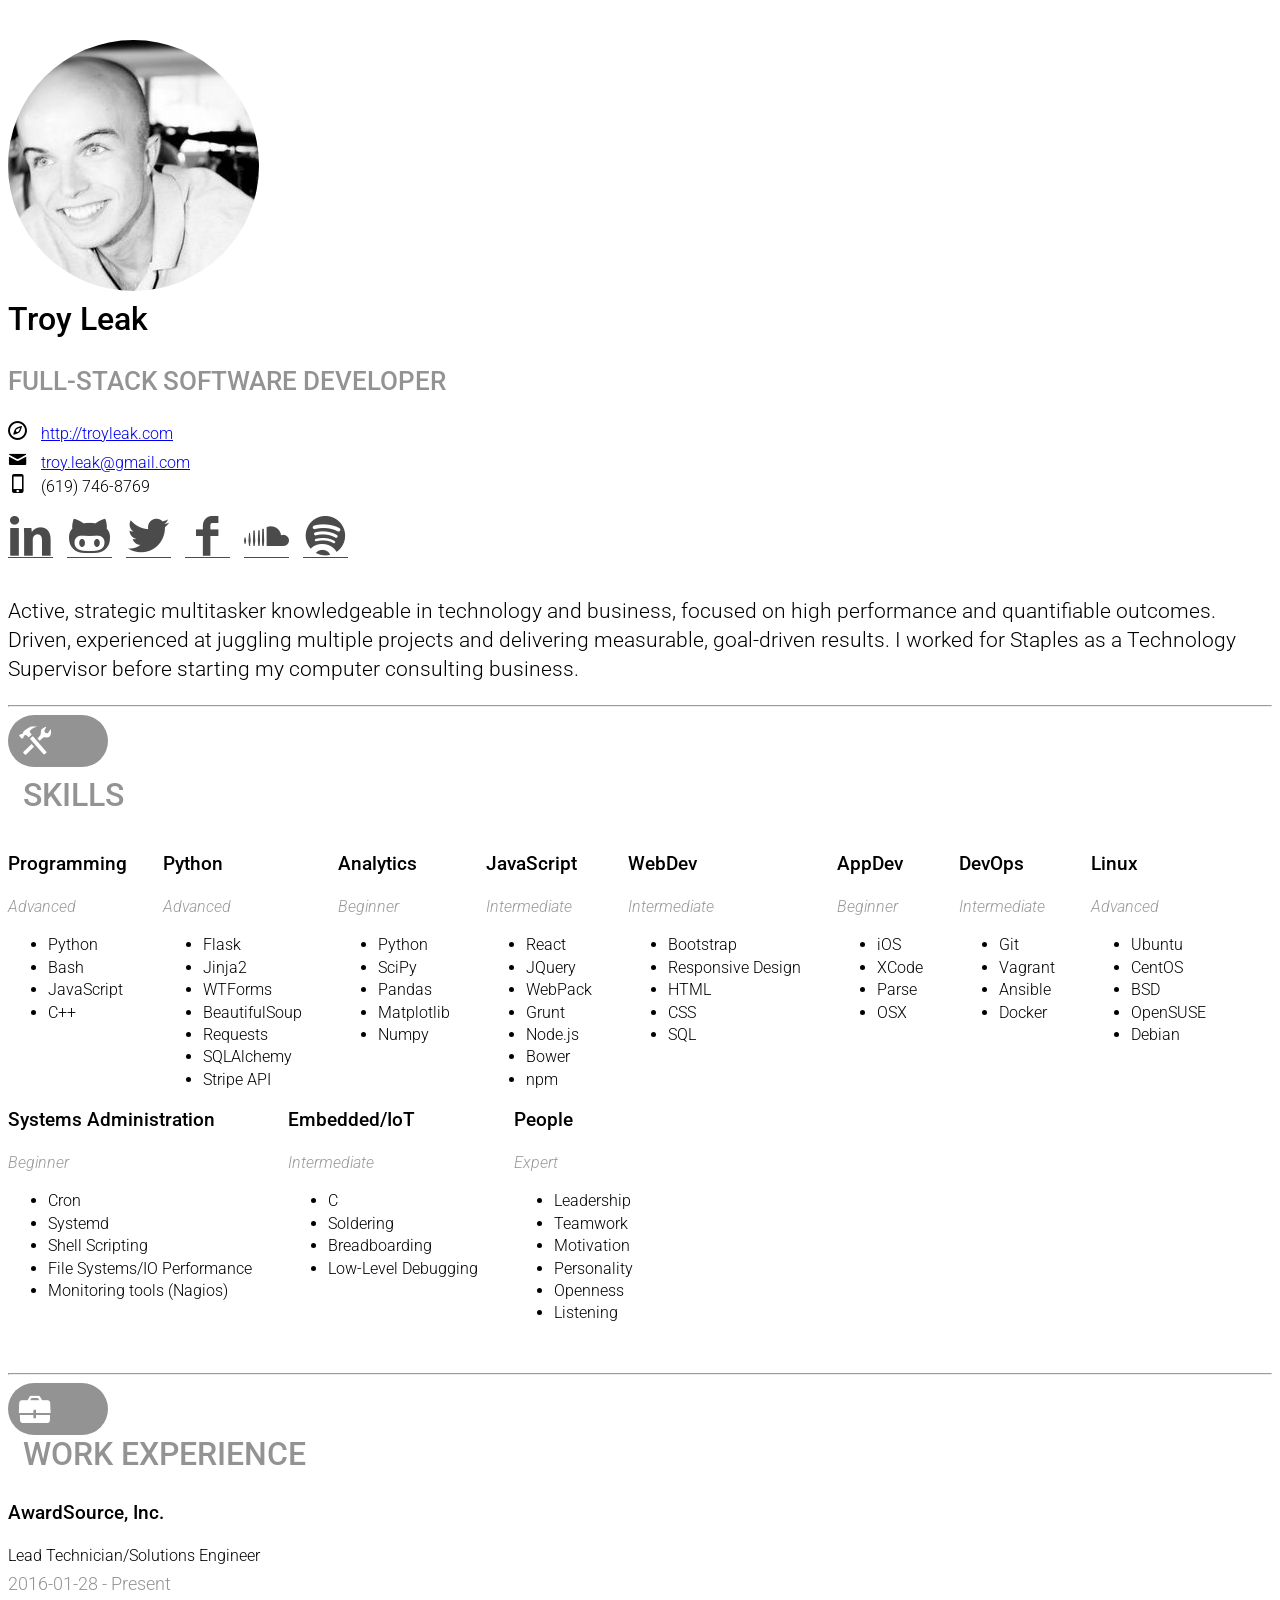
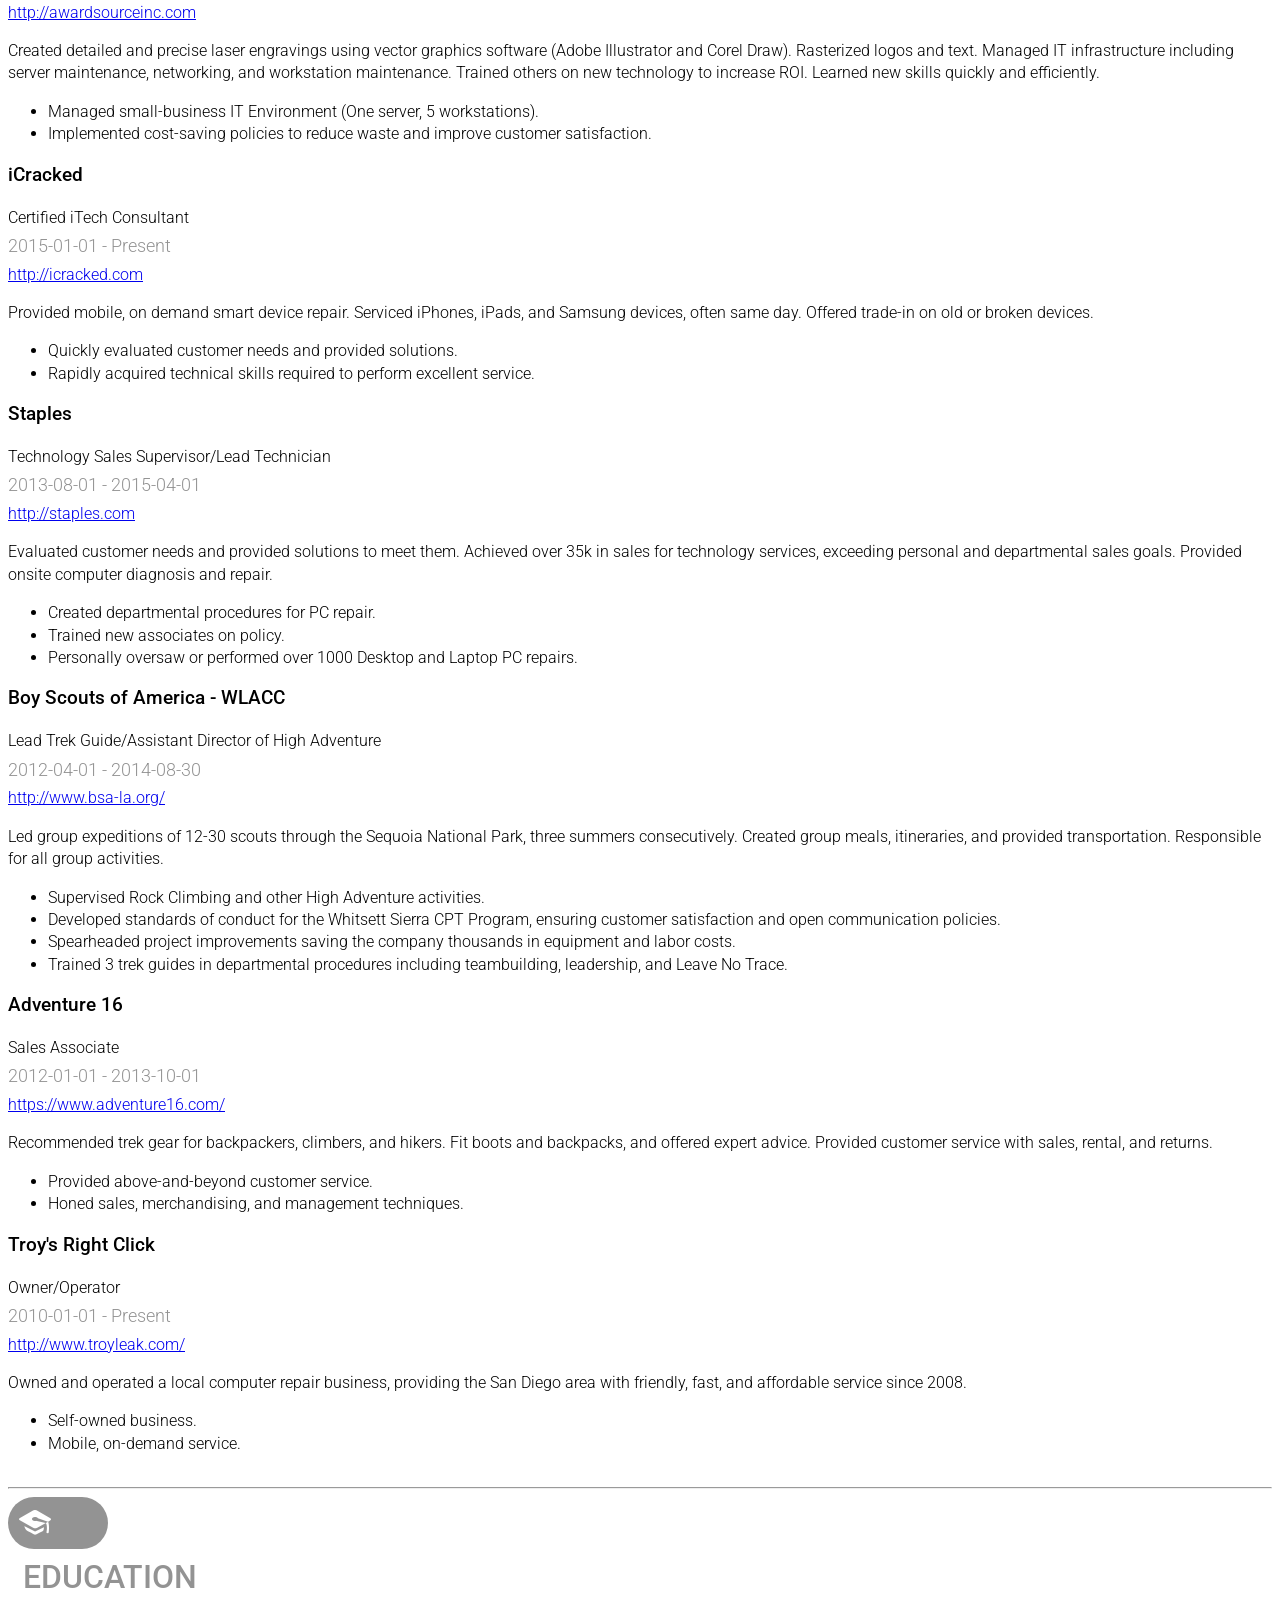
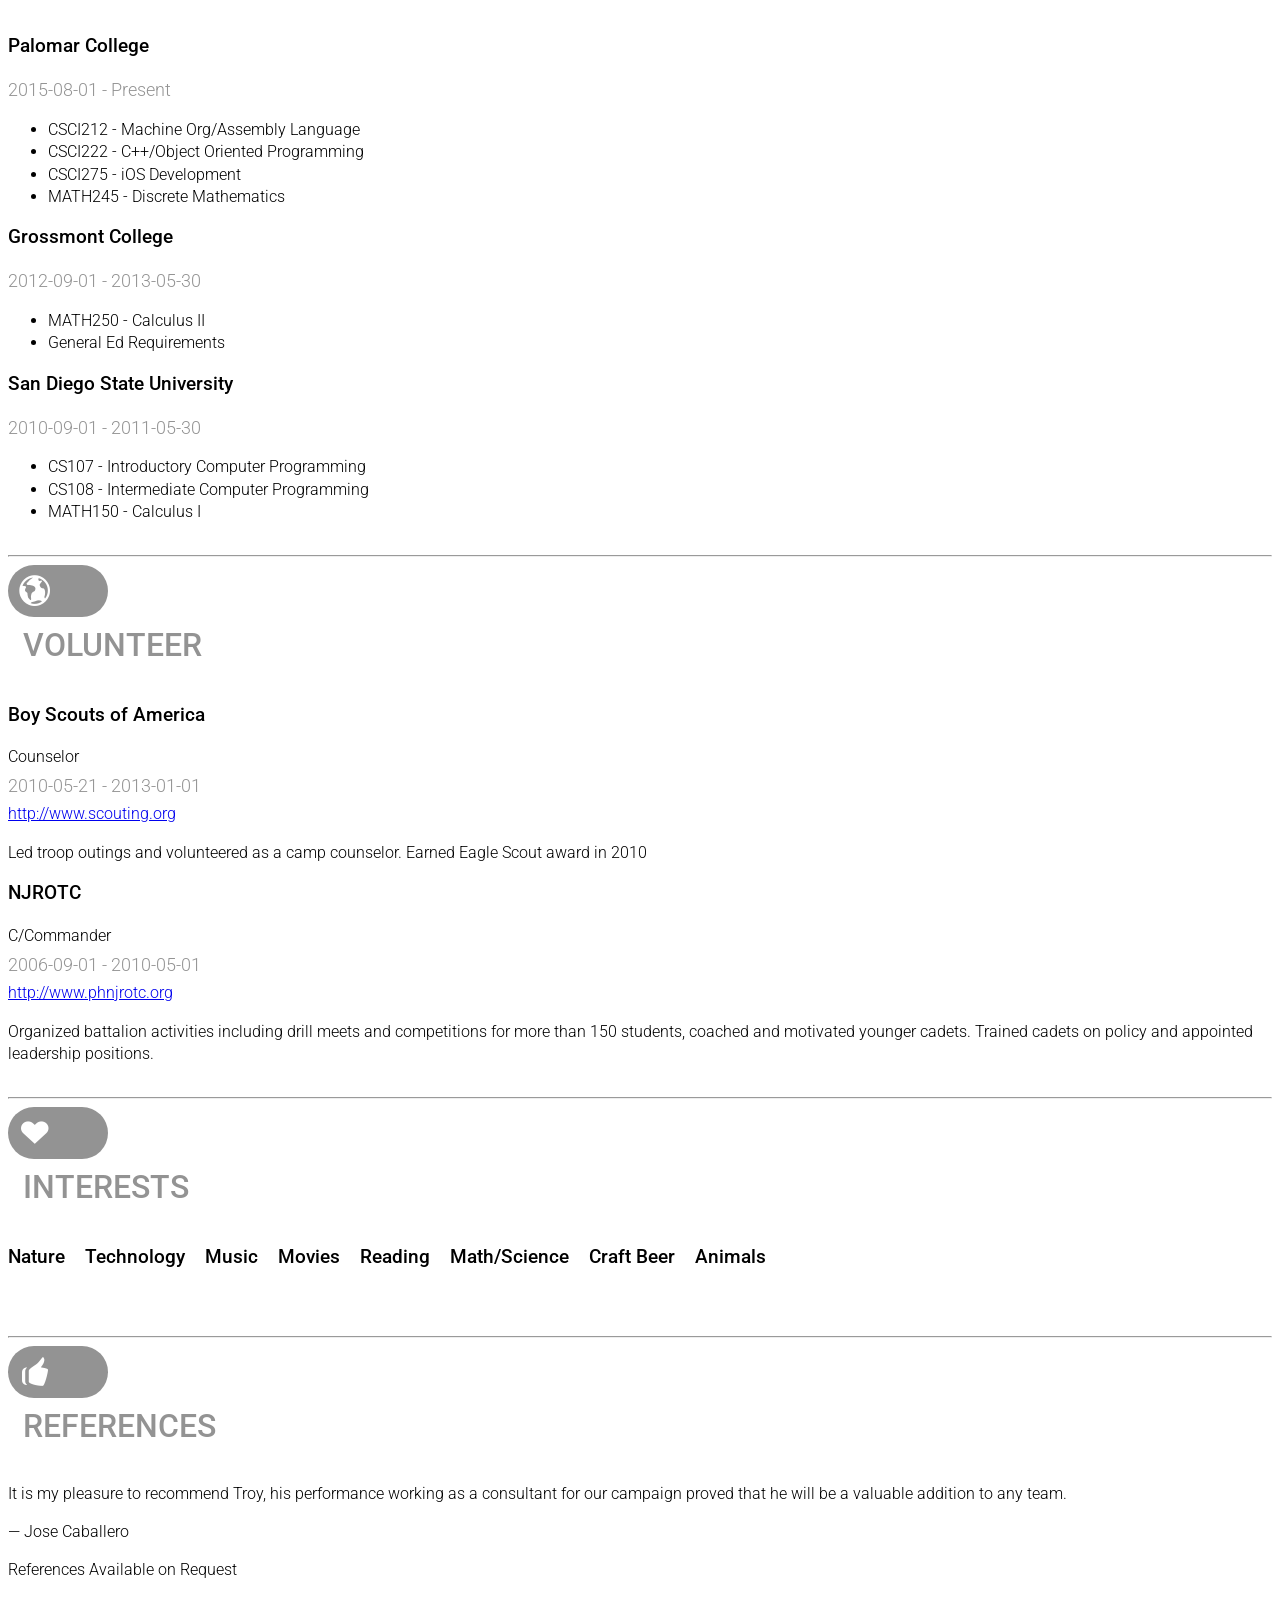
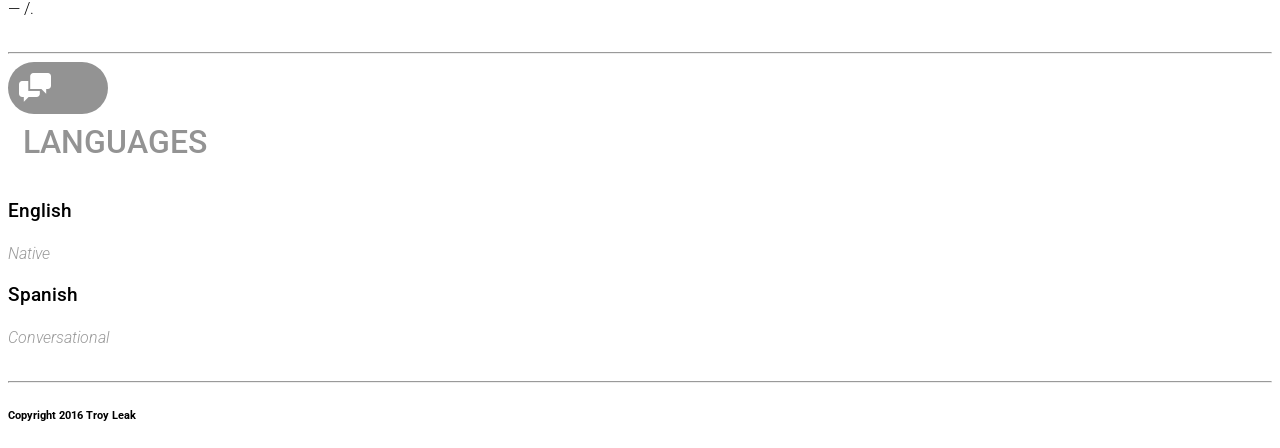
==== commit 0fd326dc: "More updates and additions Expanded JS, added Linux, Systems Administration, and added more bullet p" ====
--- a/index.html
+++ b/index.html
@@ -496,7 +496,7 @@
 				</div>
 				<div class="col-xs-9 col-sm-8">
 					<h1>Troy Leak</h1>
-					<h2>Software Developer</h2>
+					<h2>Full-Stack Software Developer</h2>
 					<section id="basics">
 						<div class="contact">
 							<div class="website">
@@ -617,7 +617,11 @@
 					<ul class="keywords">
 						<li>React</li>
 						<li>JQuery</li>
+						<li>WebPack</li>
+						<li>Grunt</li>
 						<li>Node.js</li>
+						<li>Bower</li>
+						<li>npm</li>
 					</ul>
 				</div>
 				<div class="item">
@@ -641,6 +645,7 @@
 					<ul class="keywords">
 						<li>iOS</li>
 						<li>XCode</li>
+						<li>Parse</li>
 						<li>OSX</li>
 					</ul>
 				</div>
@@ -657,6 +662,32 @@
 					</ul>
 				</div>
 				<div class="item">
+					<h3 class="name">Linux</h3>
+					<div class="level">
+						<p><em>Advanced</em></p>
+					</div>
+					<ul class="keywords">
+						<li>Ubuntu</li>
+						<li>CentOS</li>
+						<li>BSD</li>
+						<li>OpenSUSE</li>
+						<li>Debian</li>
+					</ul>
+				</div>
+				<div class="item">
+					<h3 class="name">Systems Administration</h3>
+					<div class="level">
+						<p><em>Beginner</em></p>
+					</div>
+					<ul class="keywords">
+						<li>Cron</li>
+						<li>Systemd</li>
+						<li>Shell Scripting</li>
+						<li>File Systems/IO Performance</li>
+						<li>Monitoring tools (Nagios)</li>
+					</ul>
+				</div>
+				<div class="item">
 					<h3 class="name">Embedded/IoT</h3>
 					<div class="level">
 						<p><em>Intermediate</em></p>
@@ -678,9 +709,8 @@
 						<li>Teamwork</li>
 						<li>Motivation</li>
 						<li>Personality</li>
-						<li>Connection</li>
+						<li>Openness</li>
 						<li>Listening</li>
-						<li>Direction</li>
 					</ul>
 				</div>
 			</div>
@@ -731,7 +761,7 @@
 						iCracked
 					</h3>
 					<div class="position">
-						<p class="lead">iTech Consultant</p>
+						<p class="lead">Certified iTech Consultant</p>
 					</div>
 					<div class="date">
 						<span class="startDate">
@@ -784,11 +814,11 @@
 						Boy Scouts of America - WLACC
 					</h3>
 					<div class="position">
-						<p class="lead">Trek Guide - High Adventure</p>
+						<p class="lead">Lead Trek Guide/Assistant Director of High Adventure</p>
 					</div>
 					<div class="date">
 						<span class="startDate">
-							2013-04-01
+							2012-04-01
 						</span>
 						<span class="endDate">
 							- 2014-08-30
@@ -798,11 +828,12 @@
 						<a href="http://www.bsa-la.org/">http://www.bsa-la.org/</a>
 					</div>
 					<div class="summary">
-						<p>Led group expeditions of 12-30 scouts through the Sequoia National Park, three summers consecutively. Developed standards of conduct for the Whitsett Sierra CPT Program, ensuring customer satisfaction and open communication policies. Created group meals, itineraries, and provided transportation. Responsible for all group activities. </p>
+						<p>Led group expeditions of 12-30 scouts through the Sequoia National Park, three summers consecutively. Created group meals, itineraries, and provided transportation. Responsible for all group activities. </p>
 					</div>
 					<ul class="highlights">
 						<li>Supervised Rock Climbing and other High Adventure activities.</li>
-						<li>Spearheaded project improvements saving the company thousands in equipment costs.</li>
+						<li>Developed standards of conduct for the Whitsett Sierra CPT Program, ensuring customer satisfaction and open communication policies.</li>
+						<li>Spearheaded project improvements saving the company thousands in equipment and labor costs.</li>
 						<li>Trained 3 trek guides in departmental procedures including teambuilding, leadership, and Leave No Trace.</li>
 					</ul>
 				</div>
@@ -1049,6 +1080,14 @@
 					— Jose Caballero
 				</div>
 			</div>
+			<div class="item">
+				<blockquote class="reference">
+					References Available on Request
+				</blockquote>
+				<div class="name">
+					— /.
+				</div>
+			</div>
 		</div>
 	</section>
 	<div class="row"><hr></hr></div>
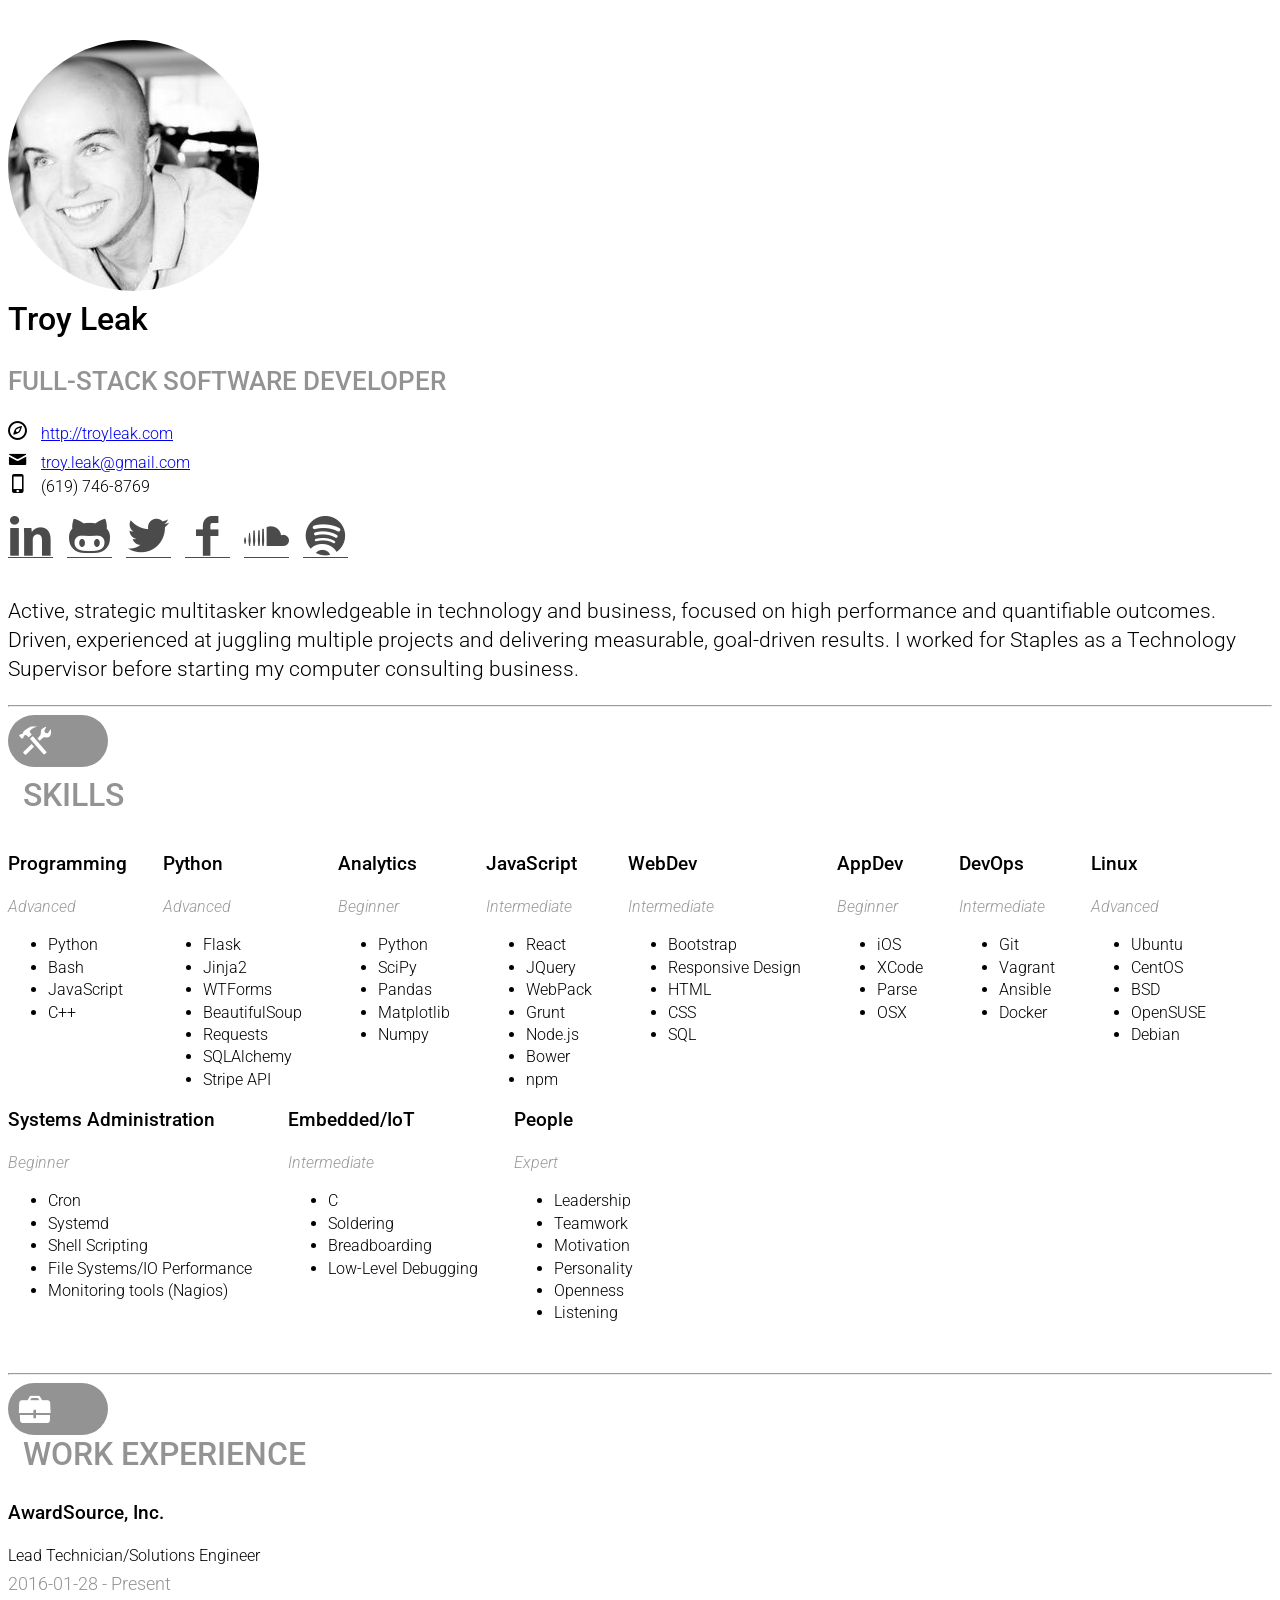
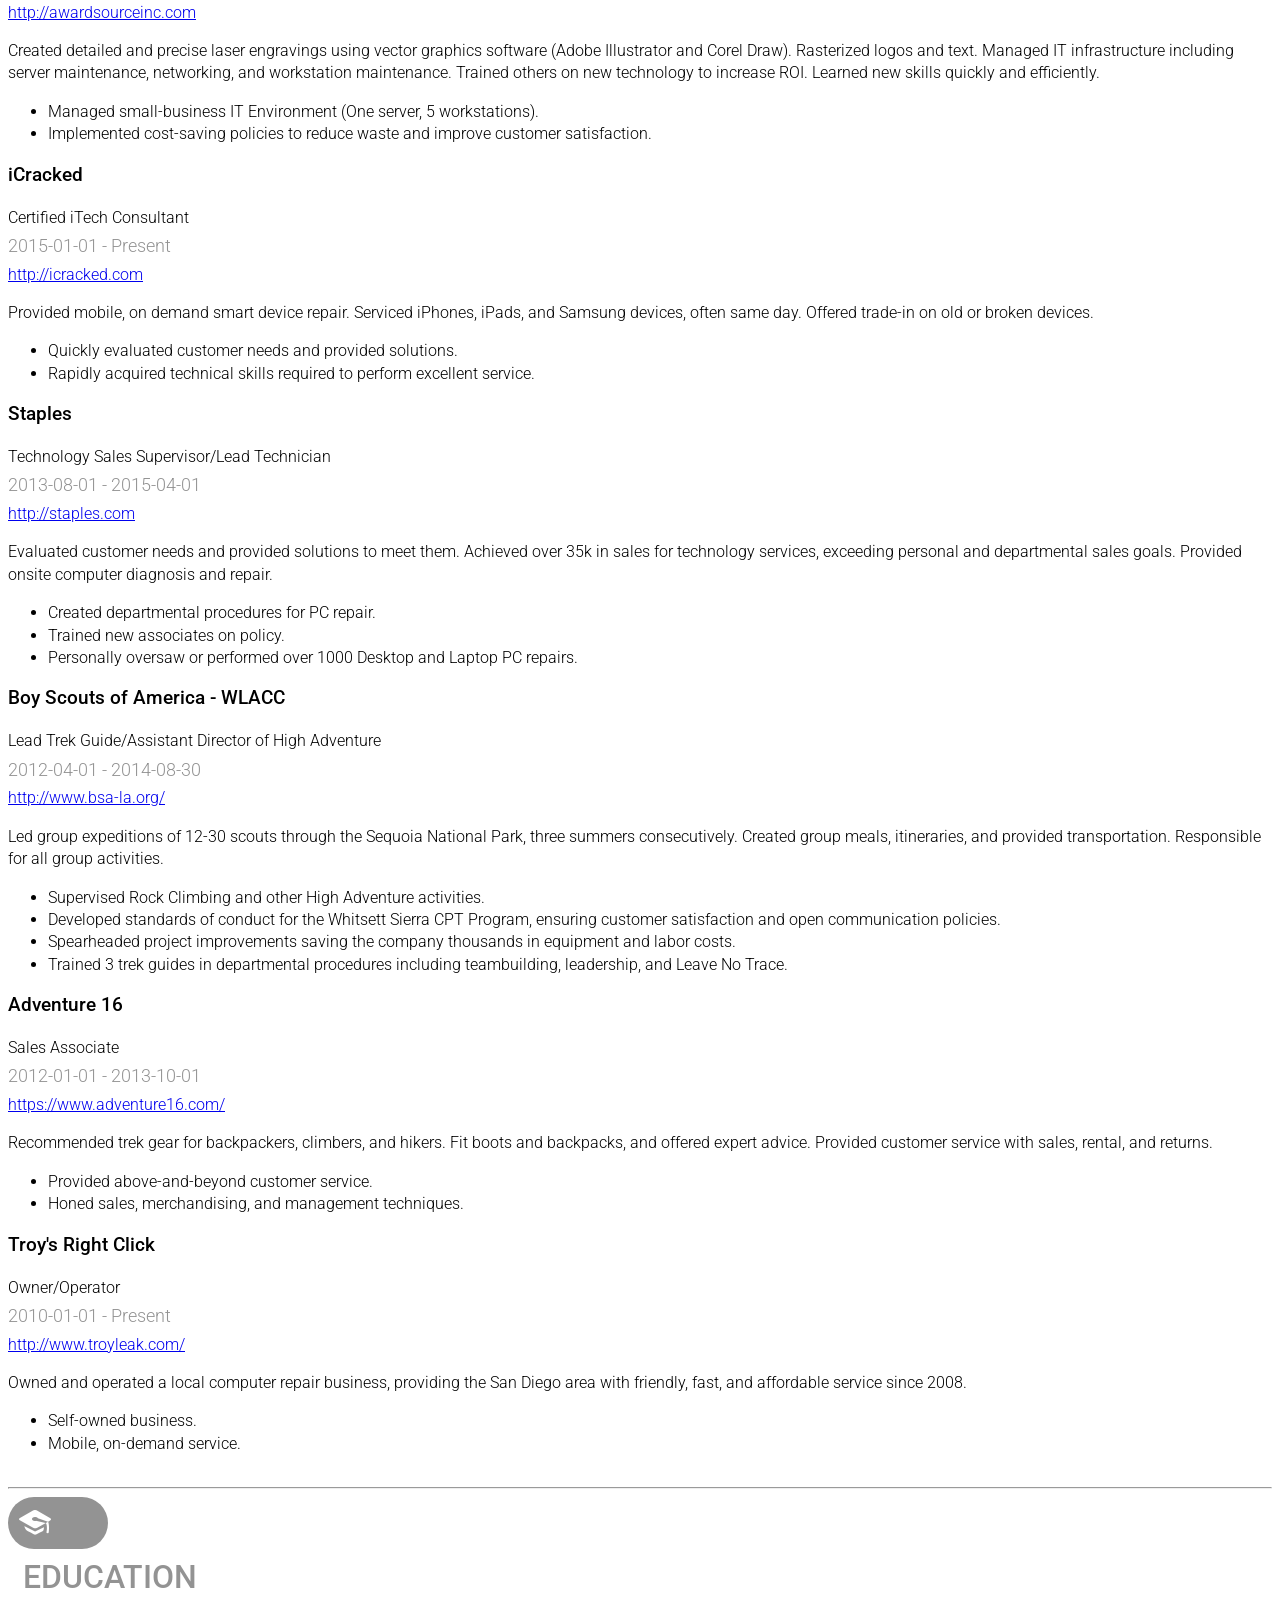
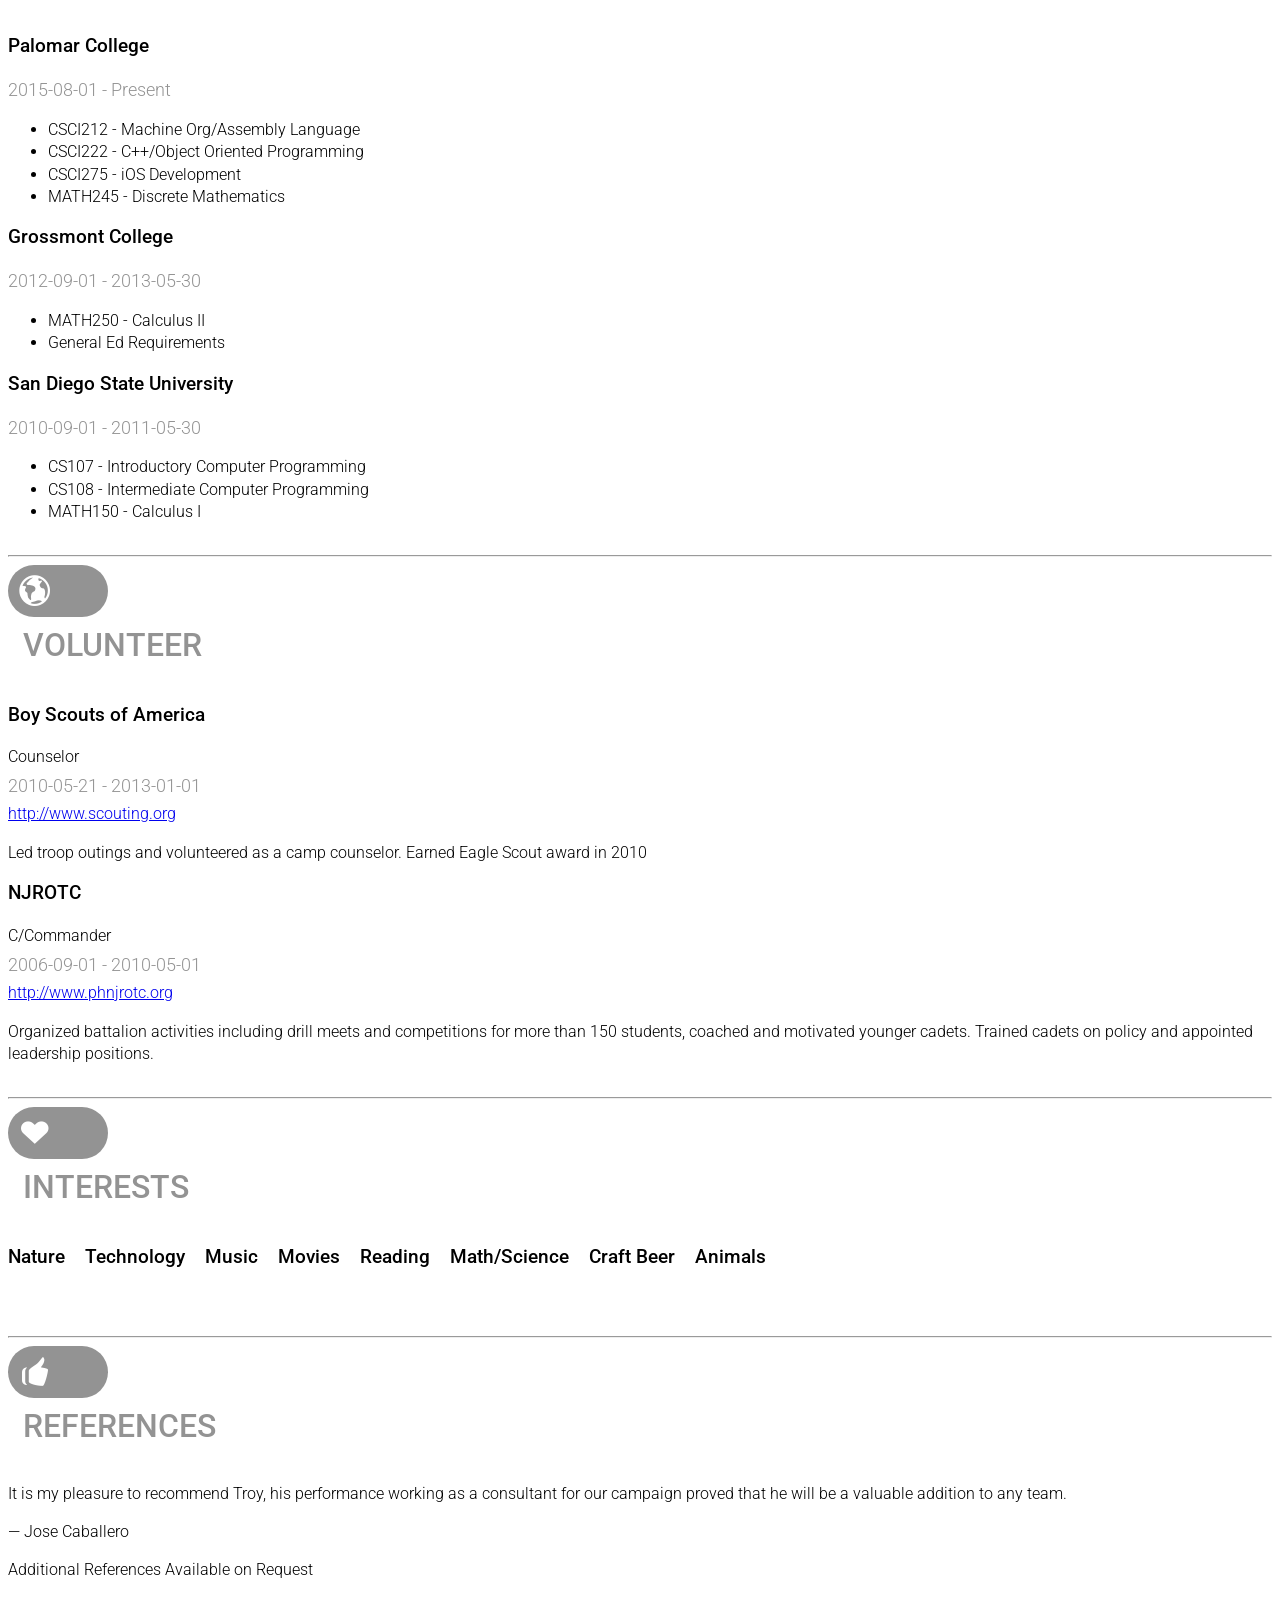
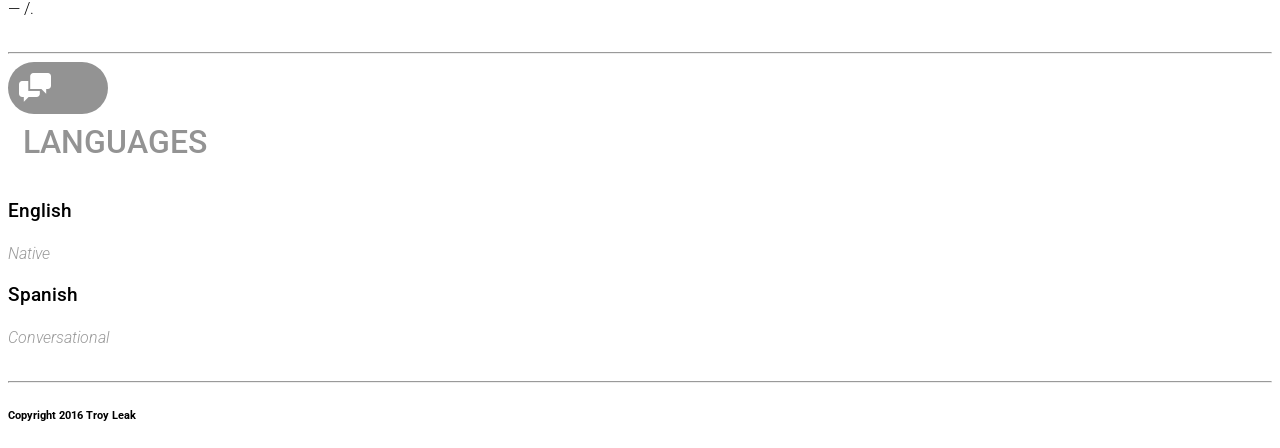
==== commit 2a83c6ef: "Fixed references wording" ====
--- a/index.html
+++ b/index.html
@@ -1082,7 +1082,7 @@
 			</div>
 			<div class="item">
 				<blockquote class="reference">
-					References Available on Request
+					Additional References Available on Request
 				</blockquote>
 				<div class="name">
 					— /.
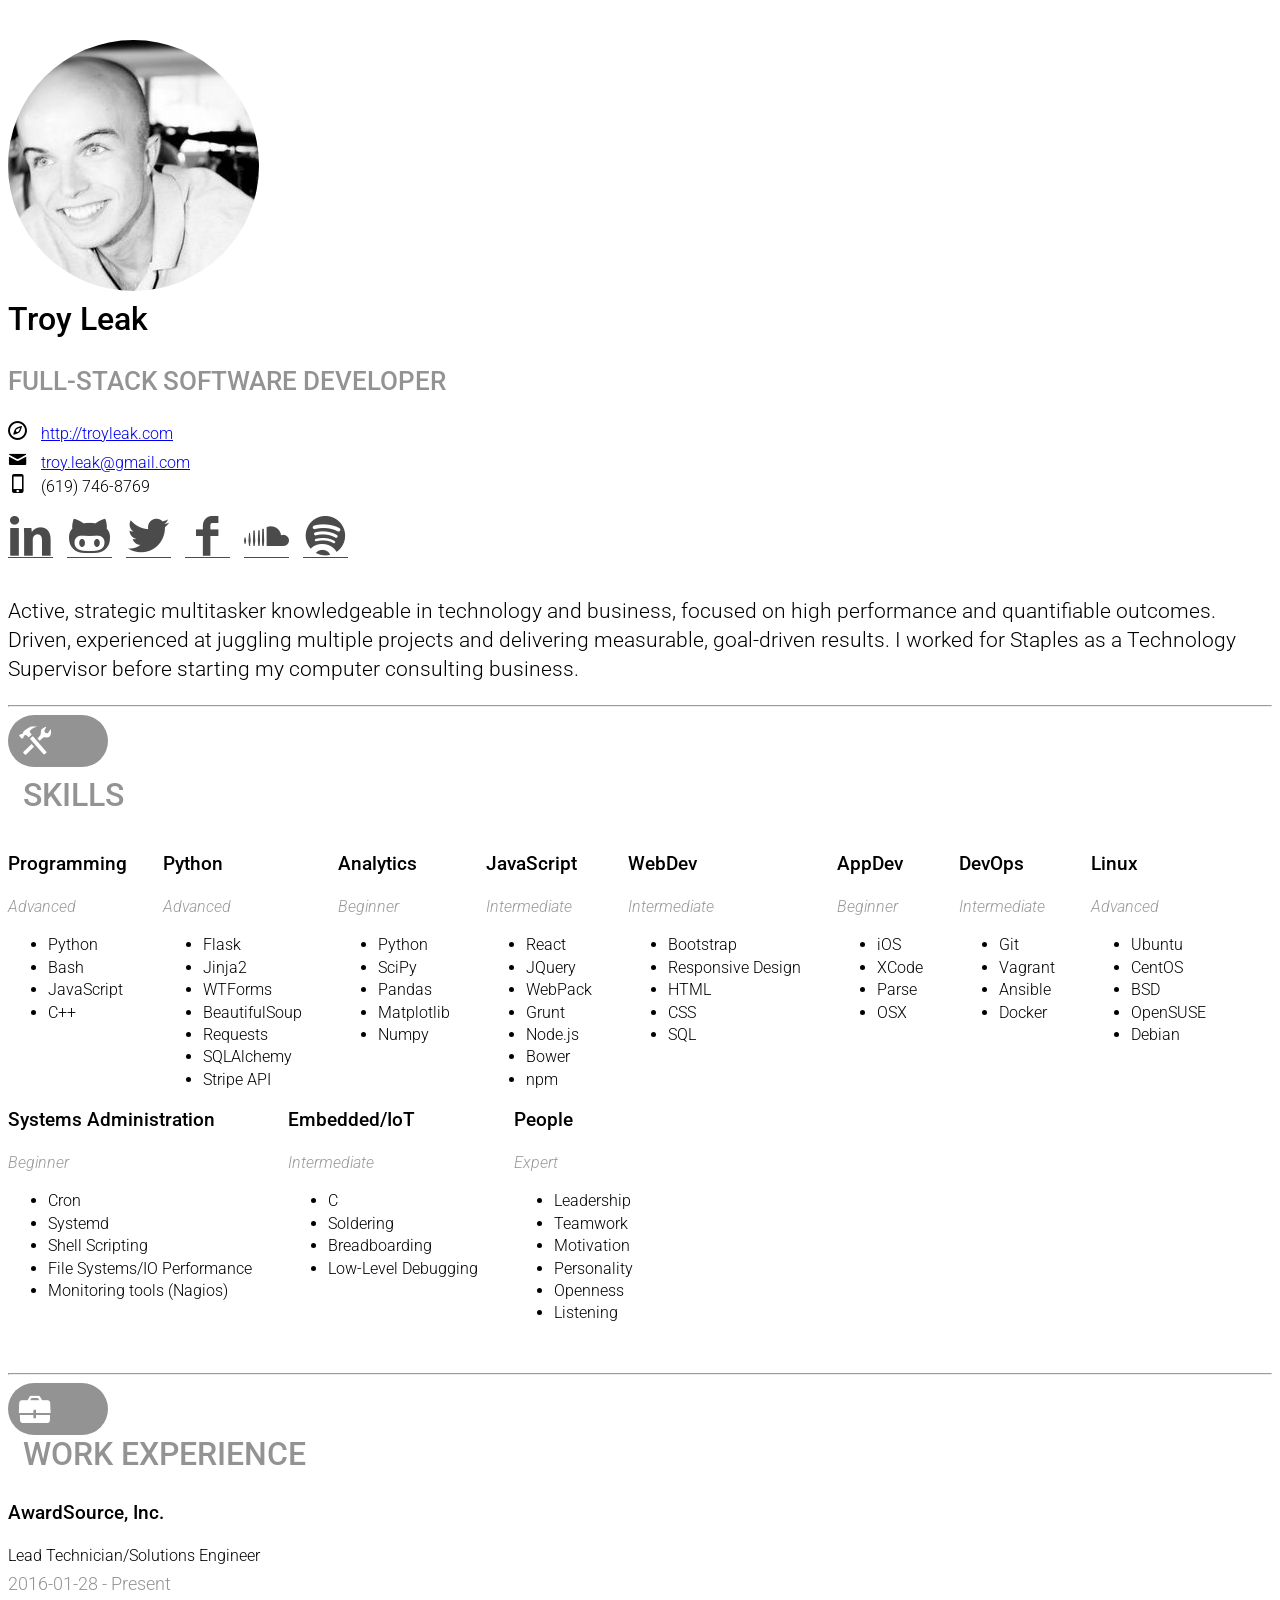
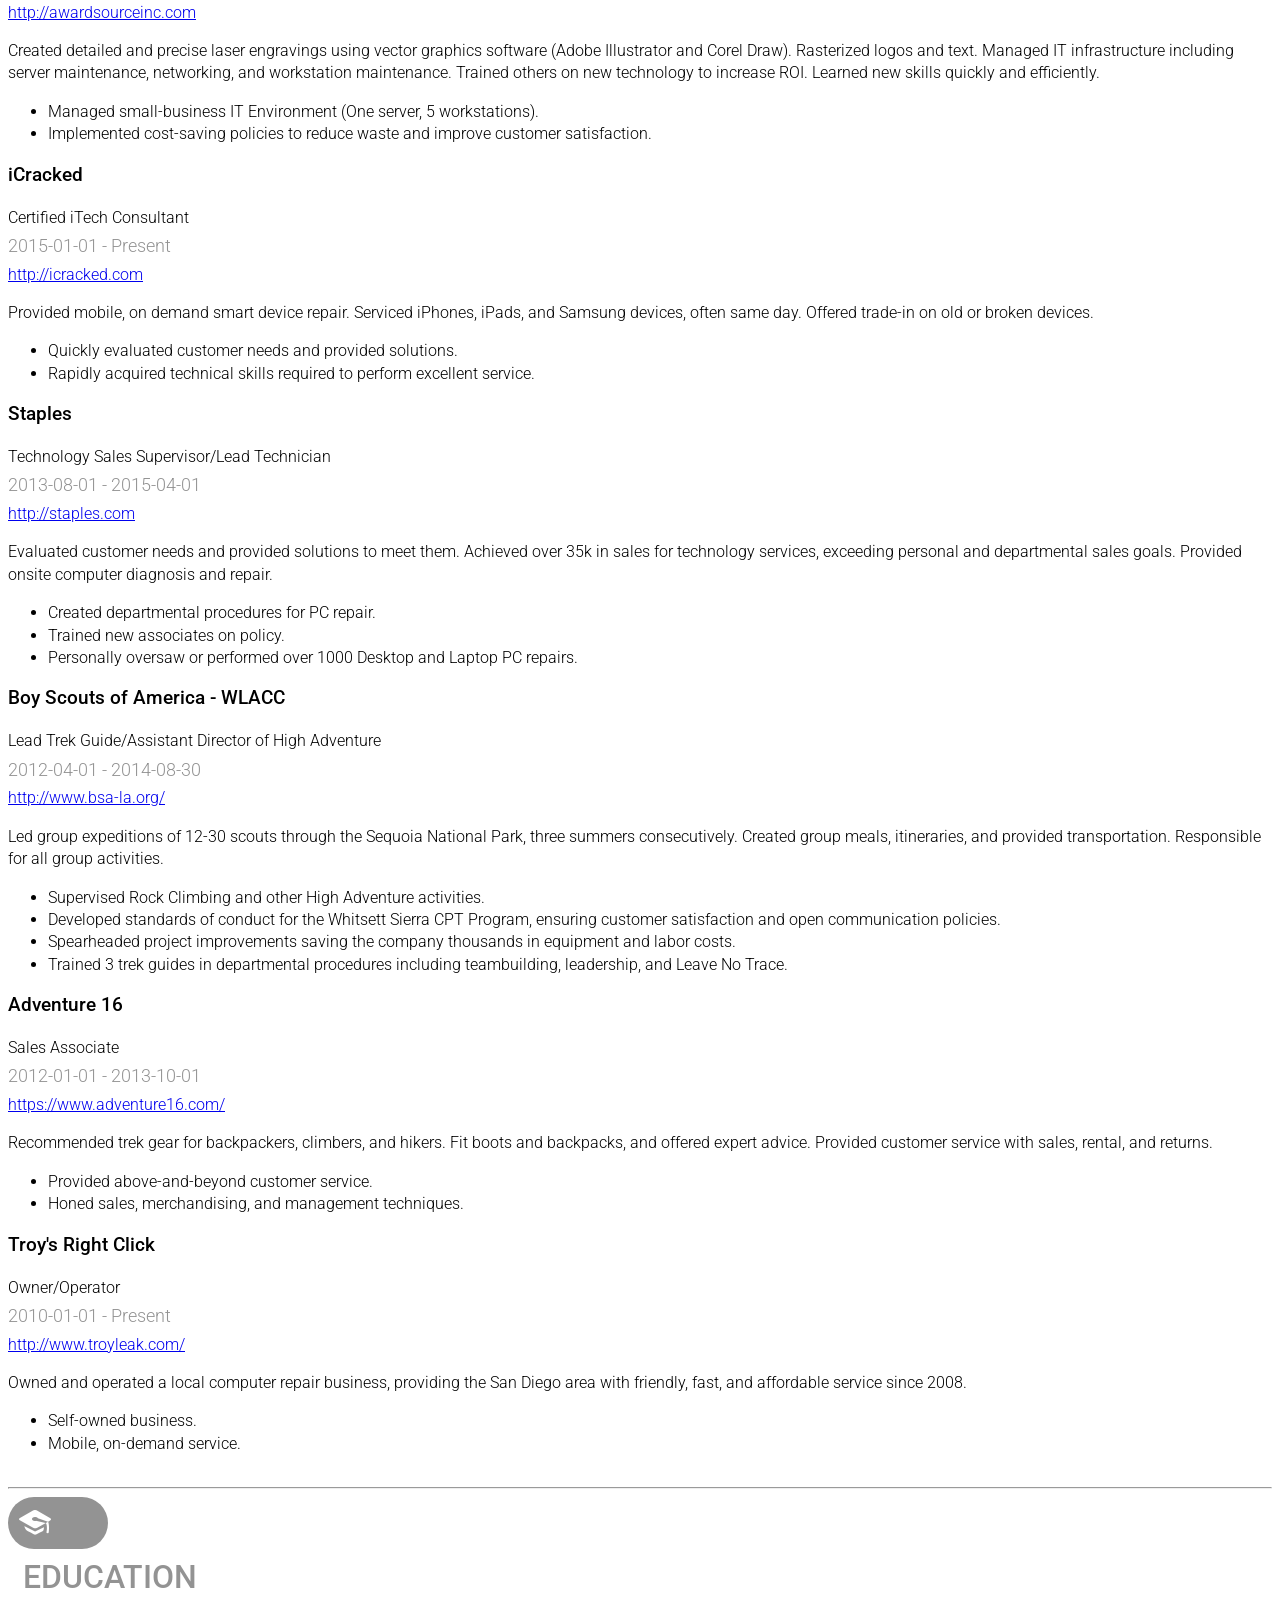
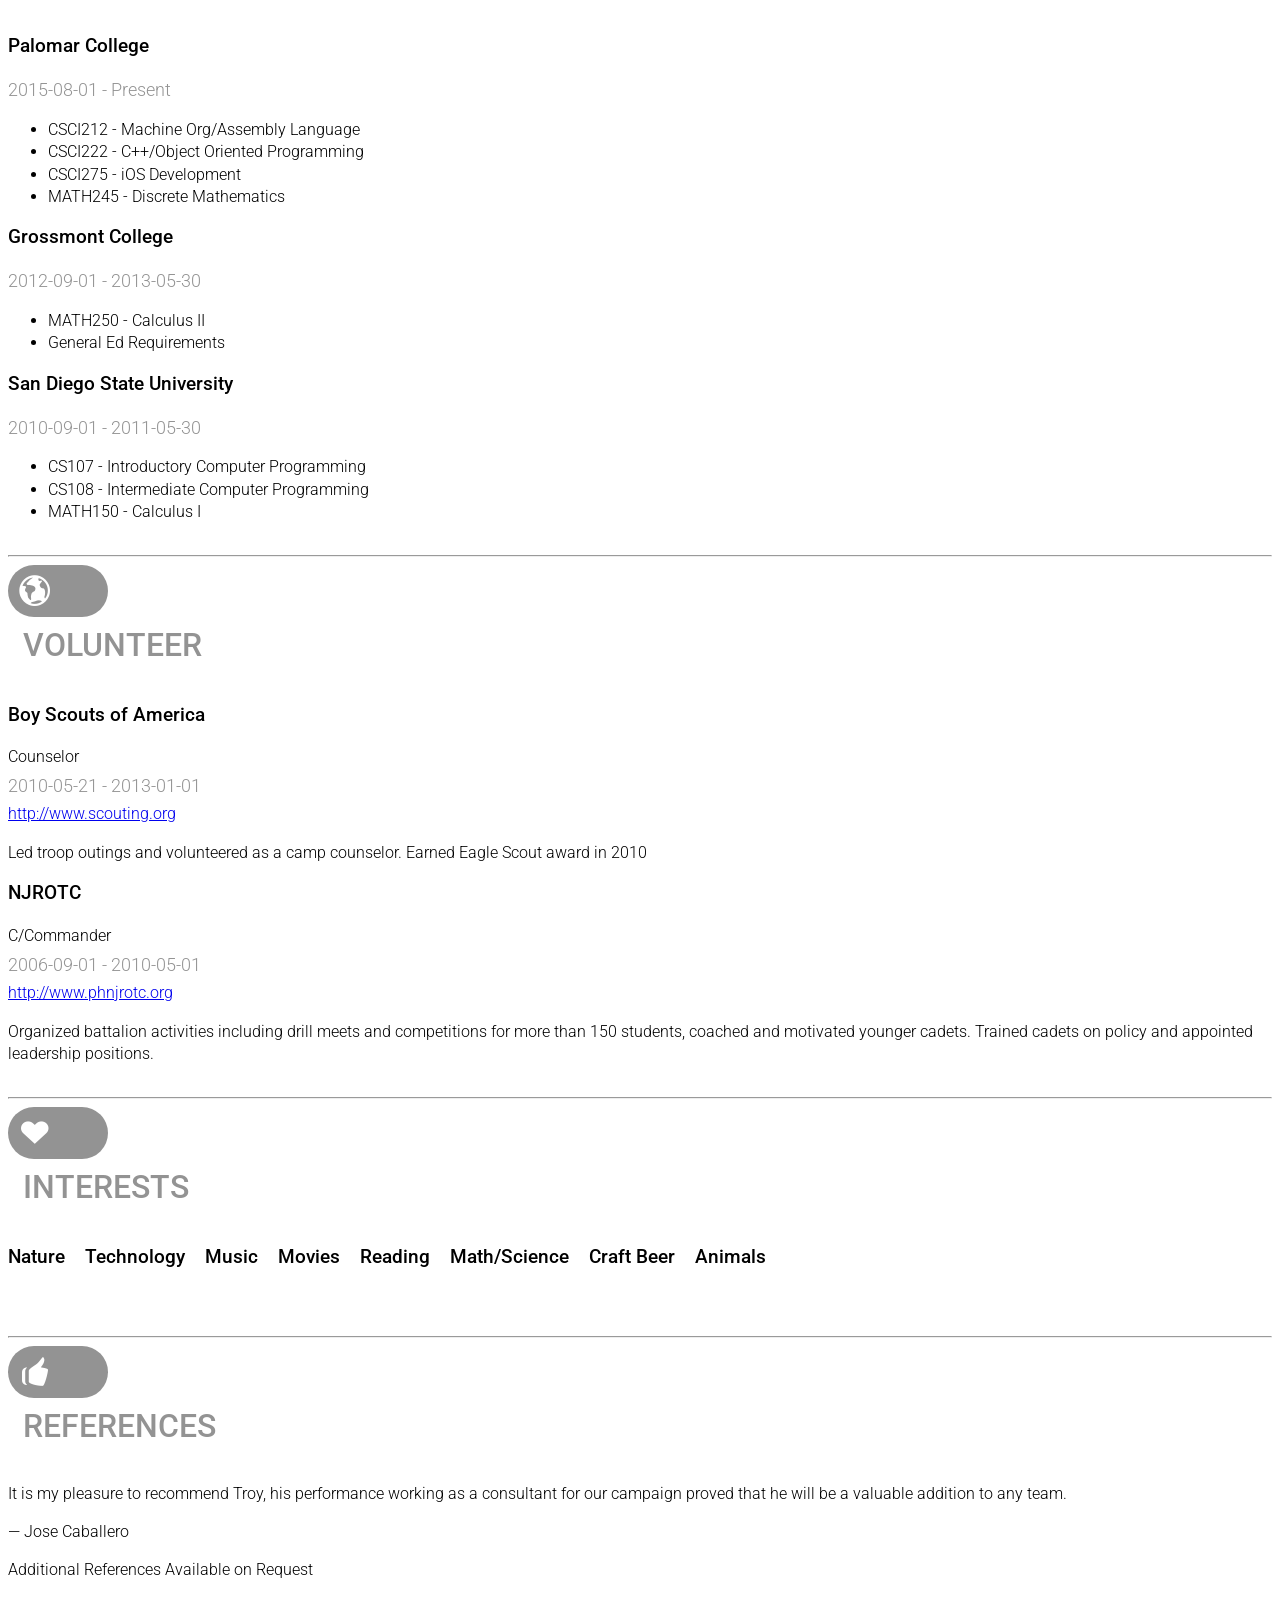
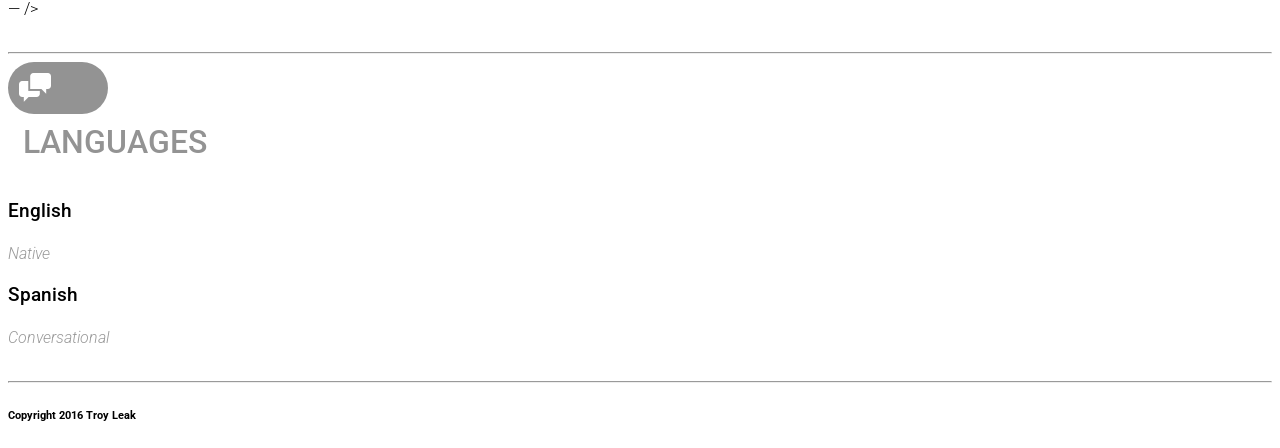
==== commit 4065dd8c: "asdf" ====
--- a/index.html
+++ b/index.html
@@ -1085,7 +1085,7 @@
 					Additional References Available on Request
 				</blockquote>
 				<div class="name">
-					— /.
+					— /&gt;
 				</div>
 			</div>
 		</div>
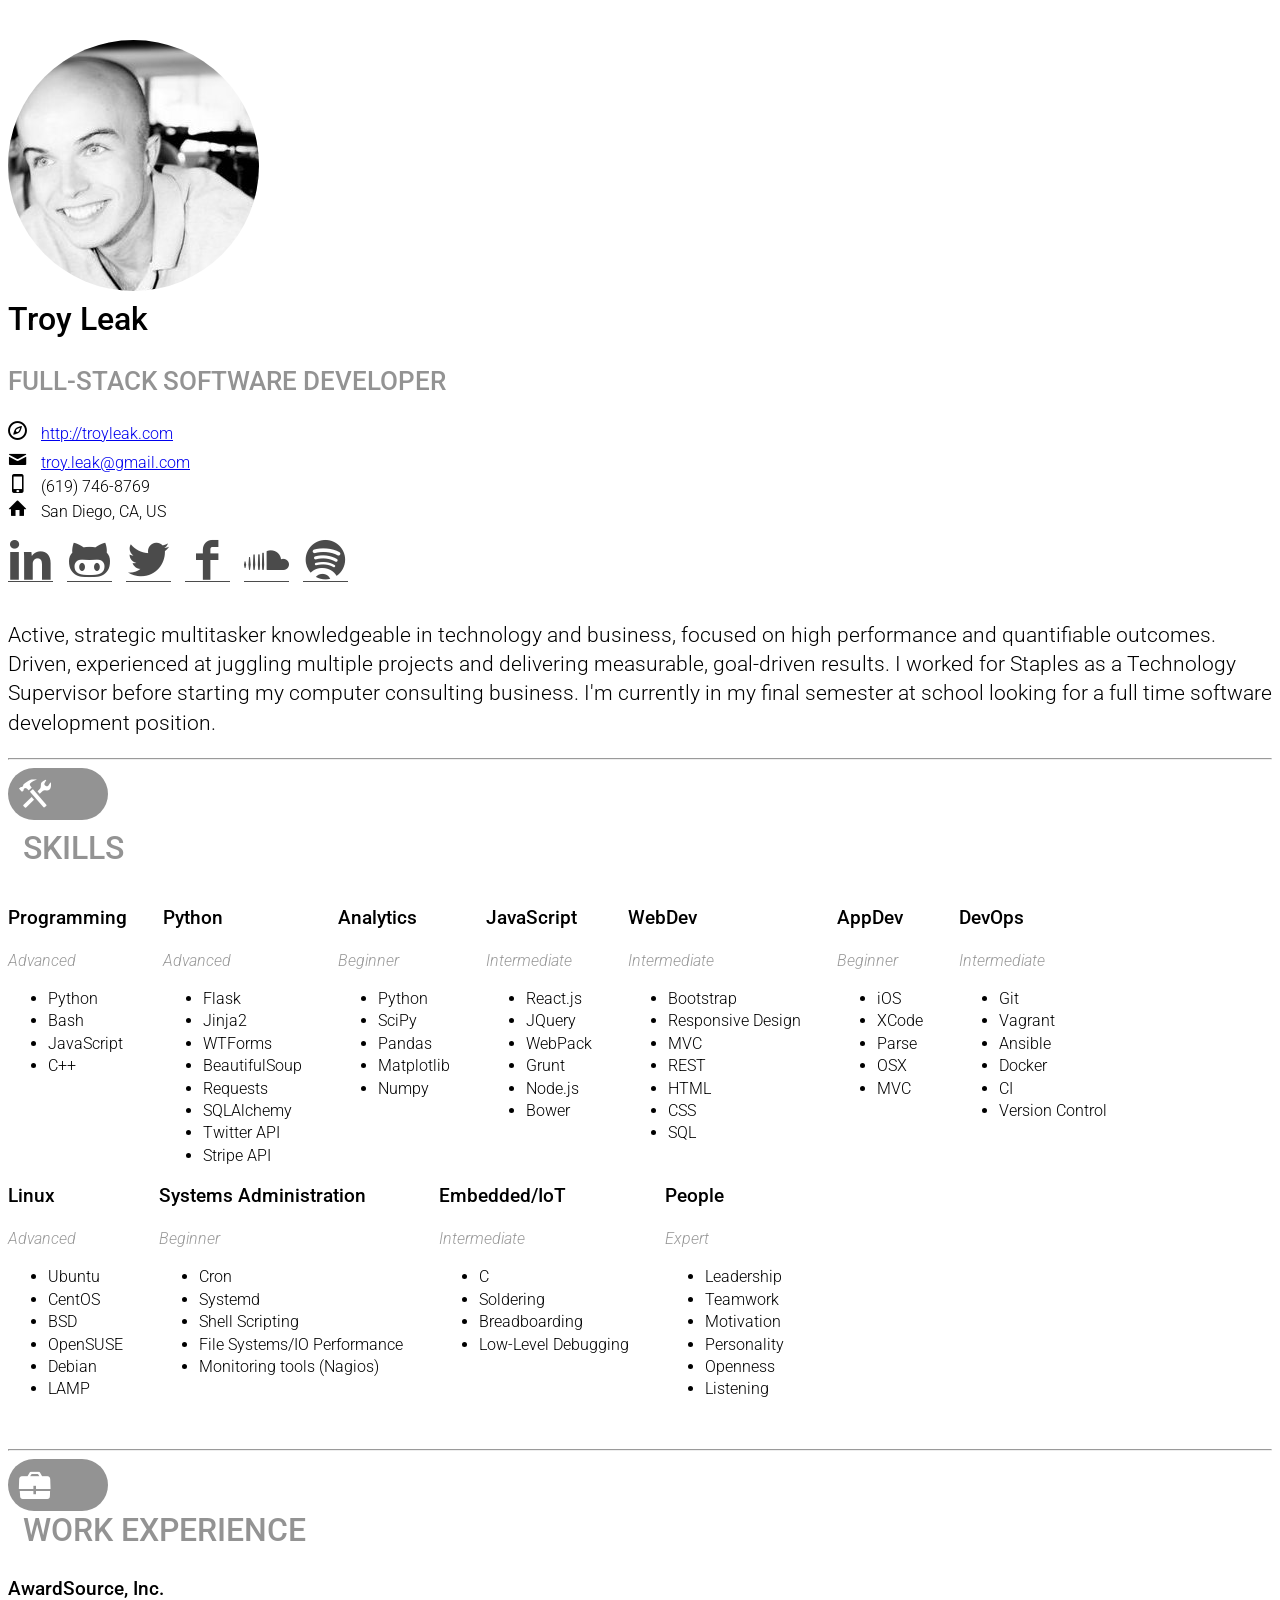
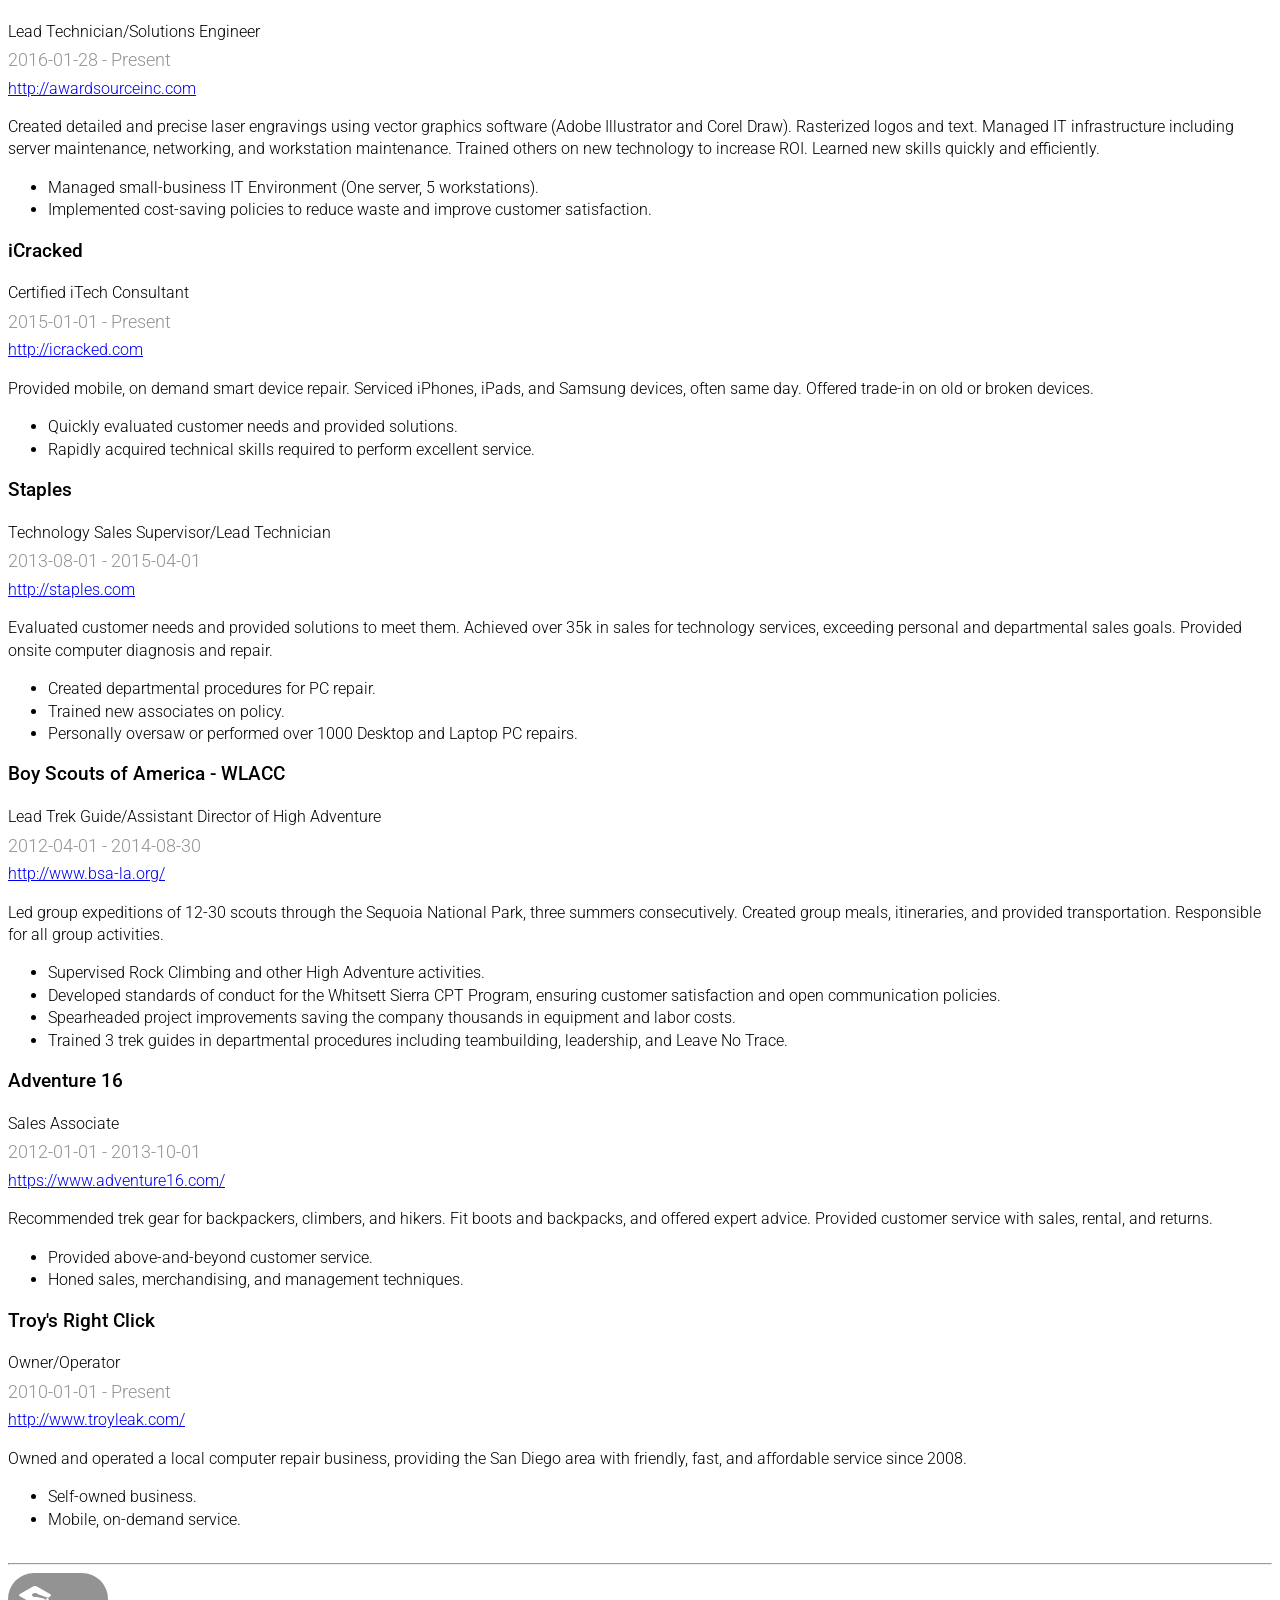
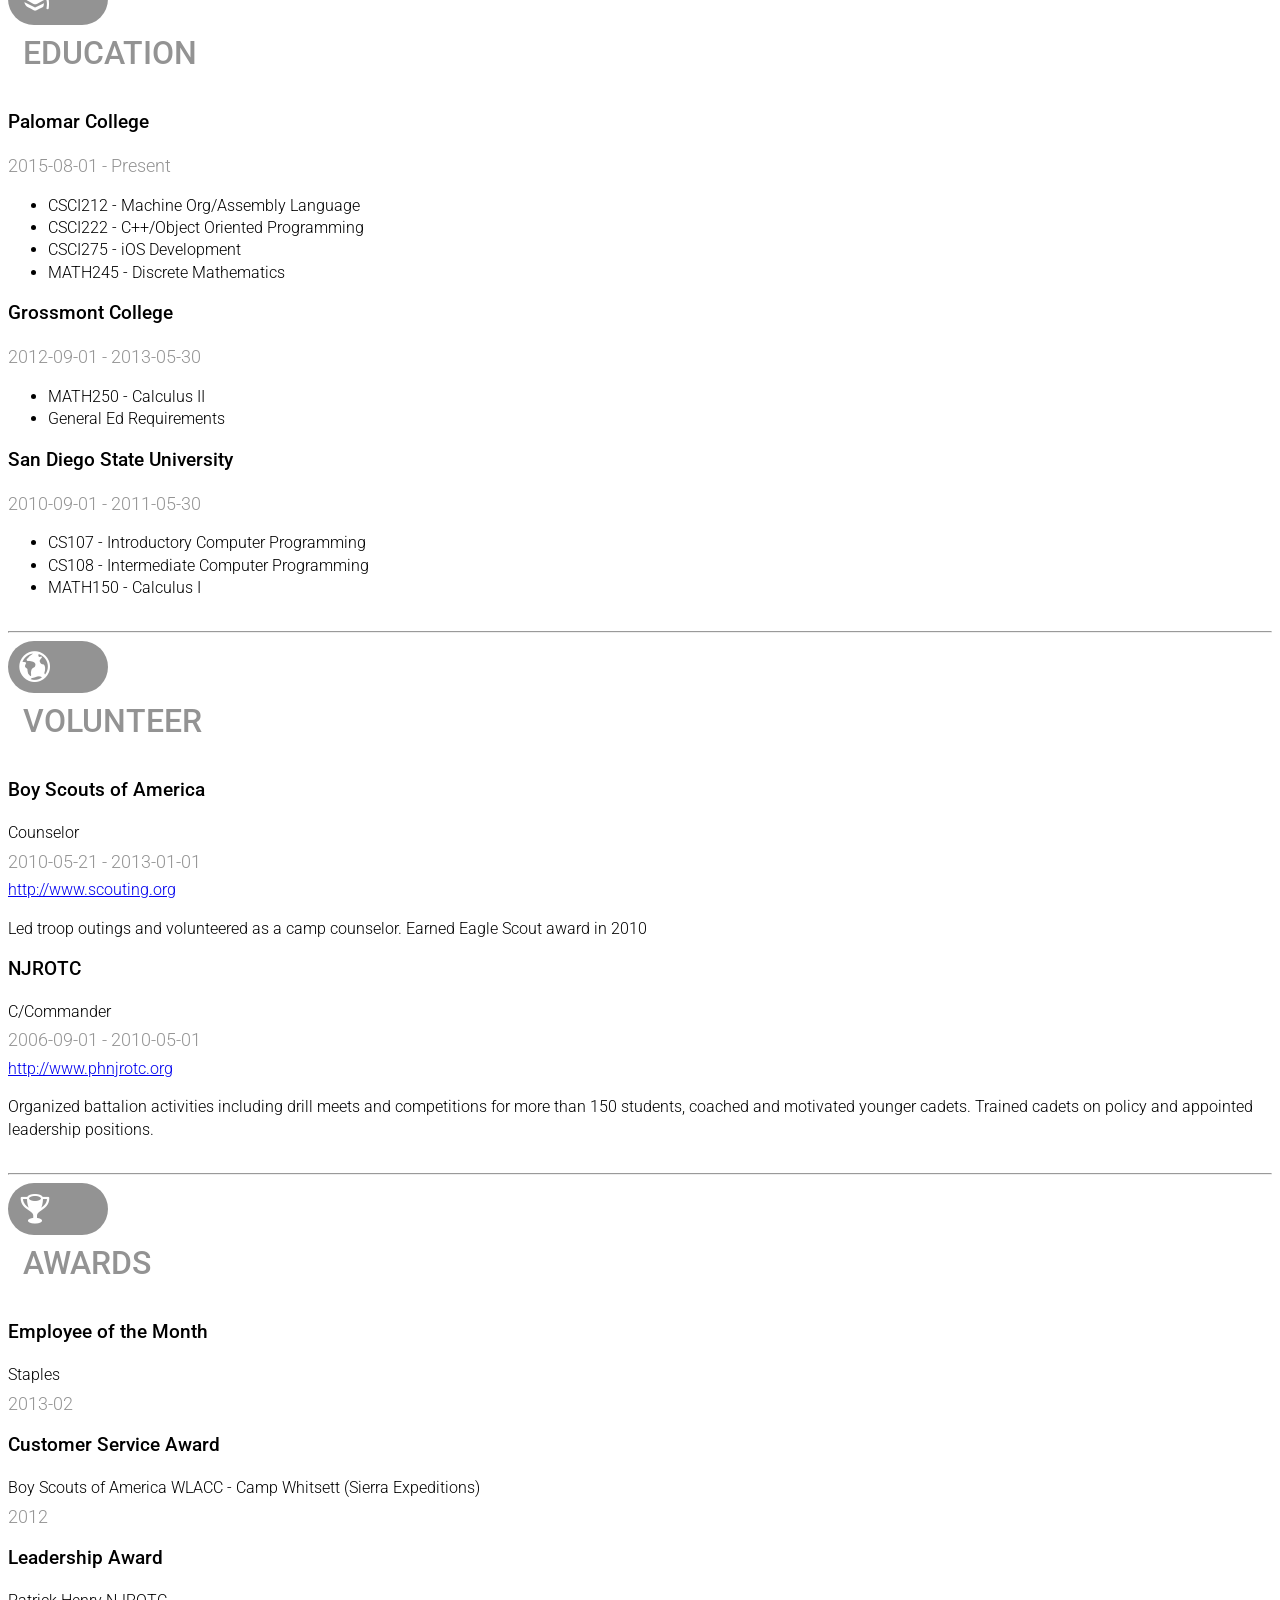
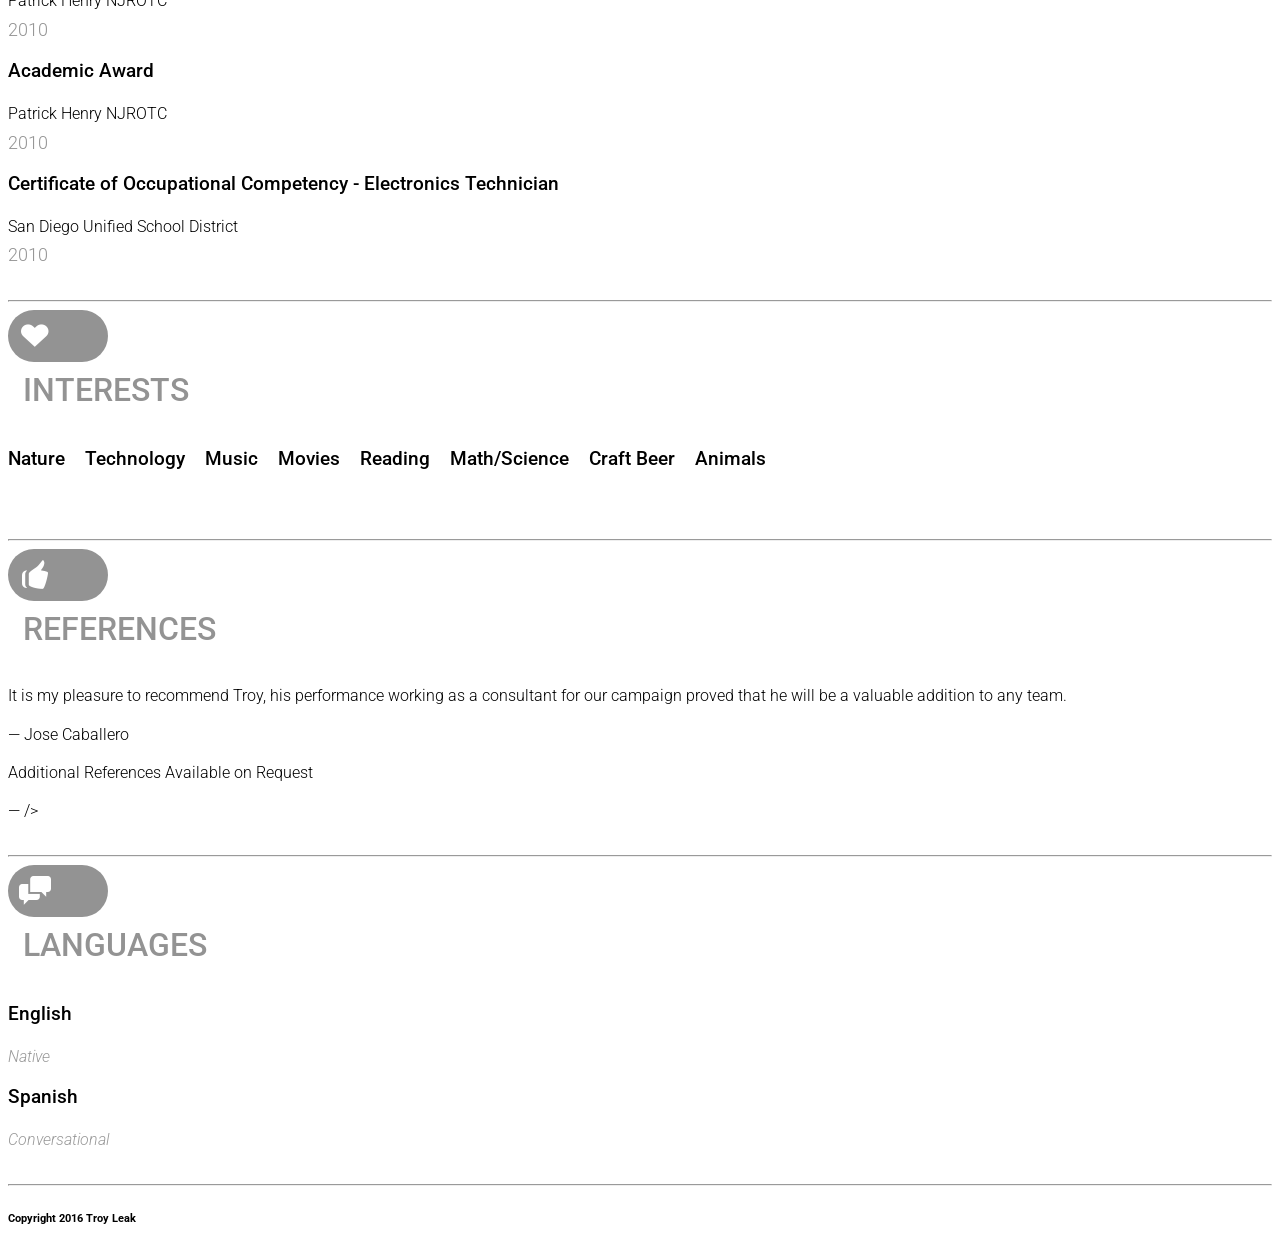
==== commit ee5d9845: "Added awards, address/location, and expanded lead text" ====
--- a/index.html
+++ b/index.html
@@ -513,6 +513,14 @@
 							</div>
 						</div>
 						<section id="location">
+							<icon class="entypo-home"></icon>
+							<span class="address">
+								
+								<span class="city">San Diego</span>
+								<span class="region">CA</span>
+								<span class="countryCode">US</span>
+								<br/>
+							</span>
 						</section>
 						<section id="profiles">
 							<div class="item">
@@ -552,7 +560,7 @@
 			<div id="summary" class="row">
 				<div class="col-sm-8 col-sm-offset-4 col-xs-12">
 					<div class="summary">
-						<p class="lead">Active, strategic multitasker knowledgeable in technology and business, focused on high performance and quantifiable outcomes. Driven, experienced at juggling multiple projects and delivering measurable, goal-driven results. I worked for Staples as a Technology Supervisor before starting my computer consulting business.</p>
+						<p class="lead">Active, strategic multitasker knowledgeable in technology and business, focused on high performance and quantifiable outcomes. Driven, experienced at juggling multiple projects and delivering measurable, goal-driven results. I worked for Staples as a Technology Supervisor before starting my computer consulting business. I&#x27;m currently in my final semester at school looking for a full time software development position.</p>
 					</div>
 				</div>
 			</div>
@@ -593,6 +601,7 @@
 						<li>BeautifulSoup</li>
 						<li>Requests</li>
 						<li>SQLAlchemy</li>
+						<li>Twitter API</li>
 						<li>Stripe API</li>
 					</ul>
 				</div>
@@ -615,13 +624,12 @@
 						<p><em>Intermediate</em></p>
 					</div>
 					<ul class="keywords">
-						<li>React</li>
+						<li>React.js</li>
 						<li>JQuery</li>
 						<li>WebPack</li>
 						<li>Grunt</li>
 						<li>Node.js</li>
 						<li>Bower</li>
-						<li>npm</li>
 					</ul>
 				</div>
 				<div class="item">
@@ -632,6 +640,8 @@
 					<ul class="keywords">
 						<li>Bootstrap</li>
 						<li>Responsive Design</li>
+						<li>MVC</li>
+						<li>REST</li>
 						<li>HTML</li>
 						<li>CSS</li>
 						<li>SQL</li>
@@ -647,6 +657,7 @@
 						<li>XCode</li>
 						<li>Parse</li>
 						<li>OSX</li>
+						<li>MVC</li>
 					</ul>
 				</div>
 				<div class="item">
@@ -659,6 +670,8 @@
 						<li>Vagrant</li>
 						<li>Ansible</li>
 						<li>Docker</li>
+						<li>CI</li>
+						<li>Version Control</li>
 					</ul>
 				</div>
 				<div class="item">
@@ -672,6 +685,7 @@
 						<li>BSD</li>
 						<li>OpenSUSE</li>
 						<li>Debian</li>
+						<li>LAMP</li>
 					</ul>
 				</div>
 				<div class="item">
@@ -716,7 +730,6 @@
 			</div>
 		</section>
 		<div class="row"><hr></hr></div>
-
 
 		<section id="work" class="row">
 			<div class="col-sm-4">
@@ -1018,6 +1031,67 @@
 		</section>
 		<div class="row"><hr></hr></div>
 
+			<section id="awards" class="row">
+				<div class="col-sm-4">
+					<div class="row">
+						<div class="col-xs-2">
+							<icon class="large entypo-trophy"></icon>
+						</div>
+						<div class="col-xs-10">
+							<h2 class="section-title">Awards</h2>
+						</div>
+					</div>
+				</div>
+				<div class="col-sm-8">
+					<div class="item">
+						<h3 class="title">Employee of the Month</h3>
+						<div class="awarder">
+							<p class="lead">Staples</p>
+						</div>
+						<div class="date">
+							2013-02
+						</div>
+					</div>
+					<div class="item">
+						<h3 class="title">Customer Service Award</h3>
+						<div class="awarder">
+							<p class="lead">Boy Scouts of America WLACC - Camp Whitsett (Sierra Expeditions)</p>
+						</div>
+						<div class="date">
+							2012
+						</div>
+					</div>
+					<div class="item">
+						<h3 class="title">Leadership Award</h3>
+						<div class="awarder">
+							<p class="lead">Patrick Henry NJROTC</p>
+						</div>
+						<div class="date">
+							2010
+						</div>
+					</div>
+					<div class="item">
+						<h3 class="title">Academic Award</h3>
+						<div class="awarder">
+							<p class="lead">Patrick Henry NJROTC</p>
+						</div>
+						<div class="date">
+							2010
+						</div>
+					</div>
+					<div class="item">
+						<h3 class="title">Certificate of Occupational Competency - Electronics Technician</h3>
+						<div class="awarder">
+							<p class="lead">San Diego Unified School District</p>
+						</div>
+						<div class="date">
+							2010
+						</div>
+					</div>
+				</div>
+			</section>
+			<div class="row"><hr></hr></div>
+
 
 
 	<section id="interests" class="row">
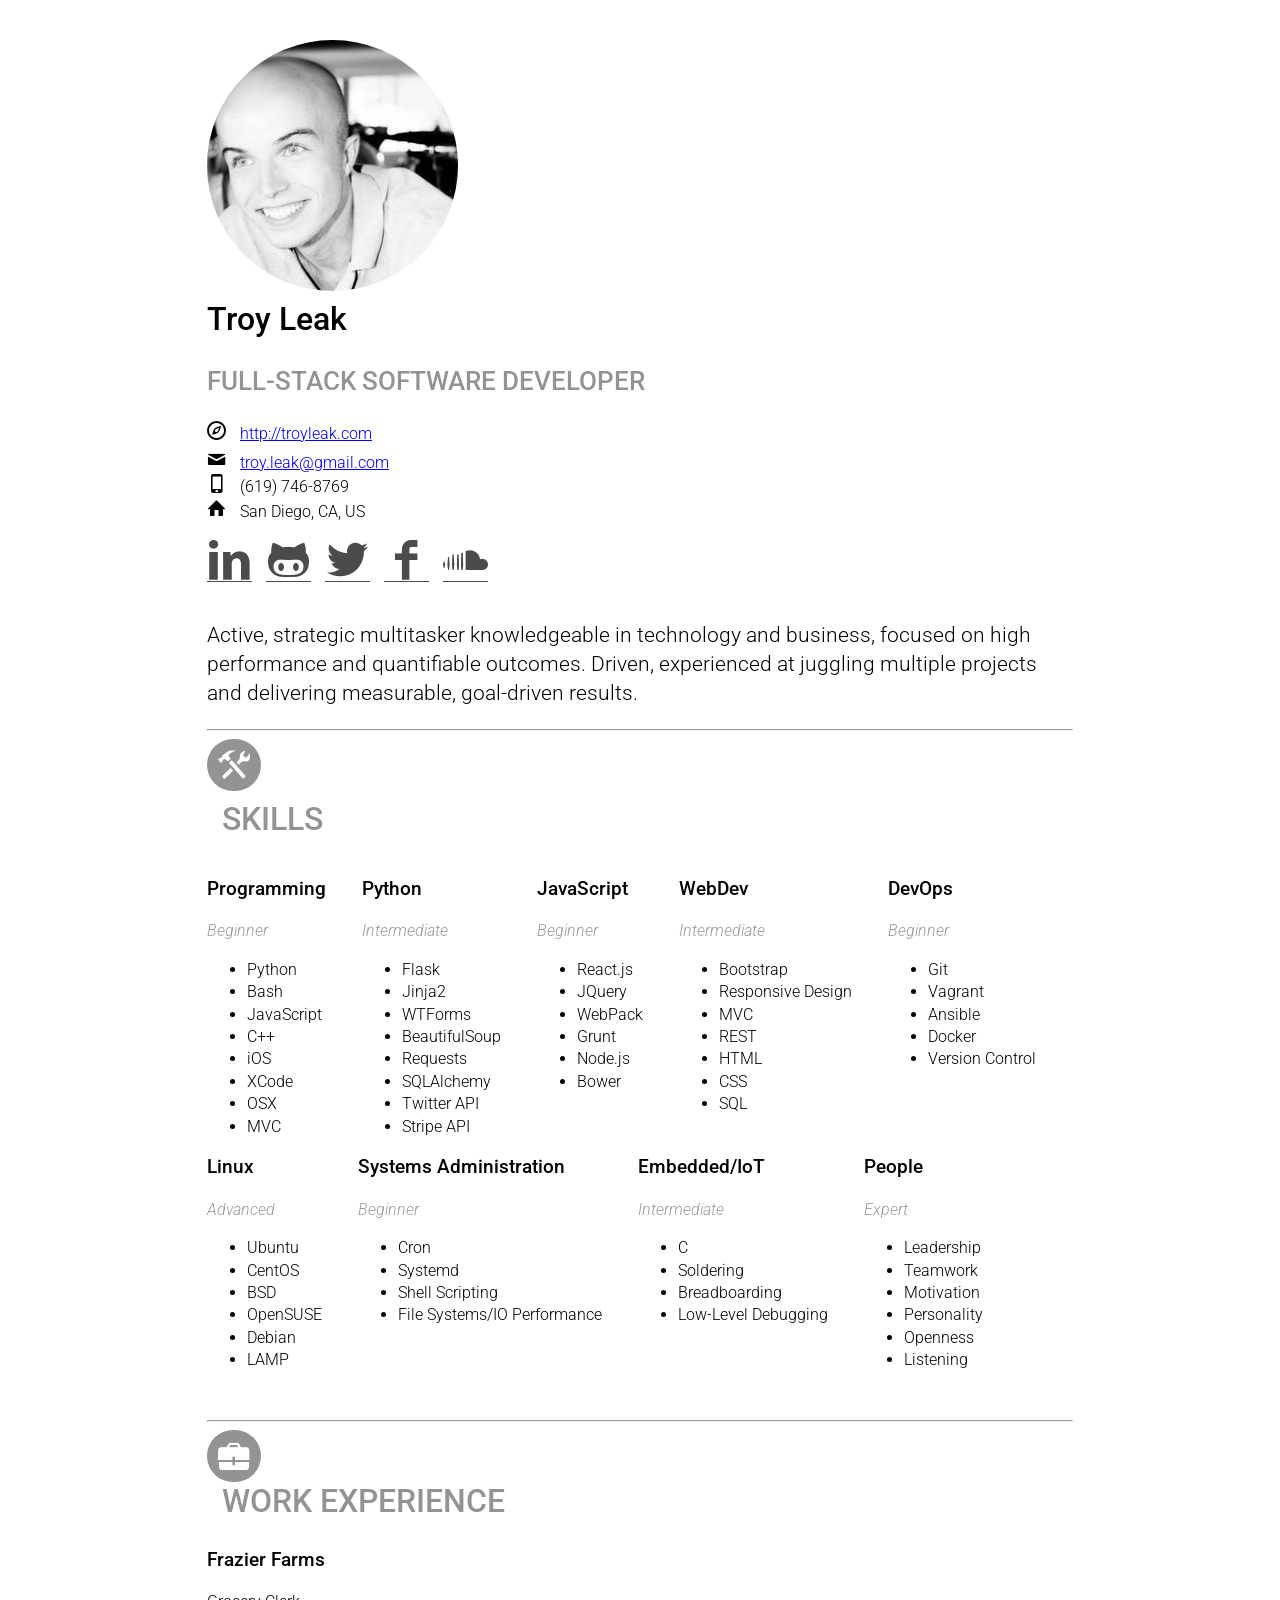
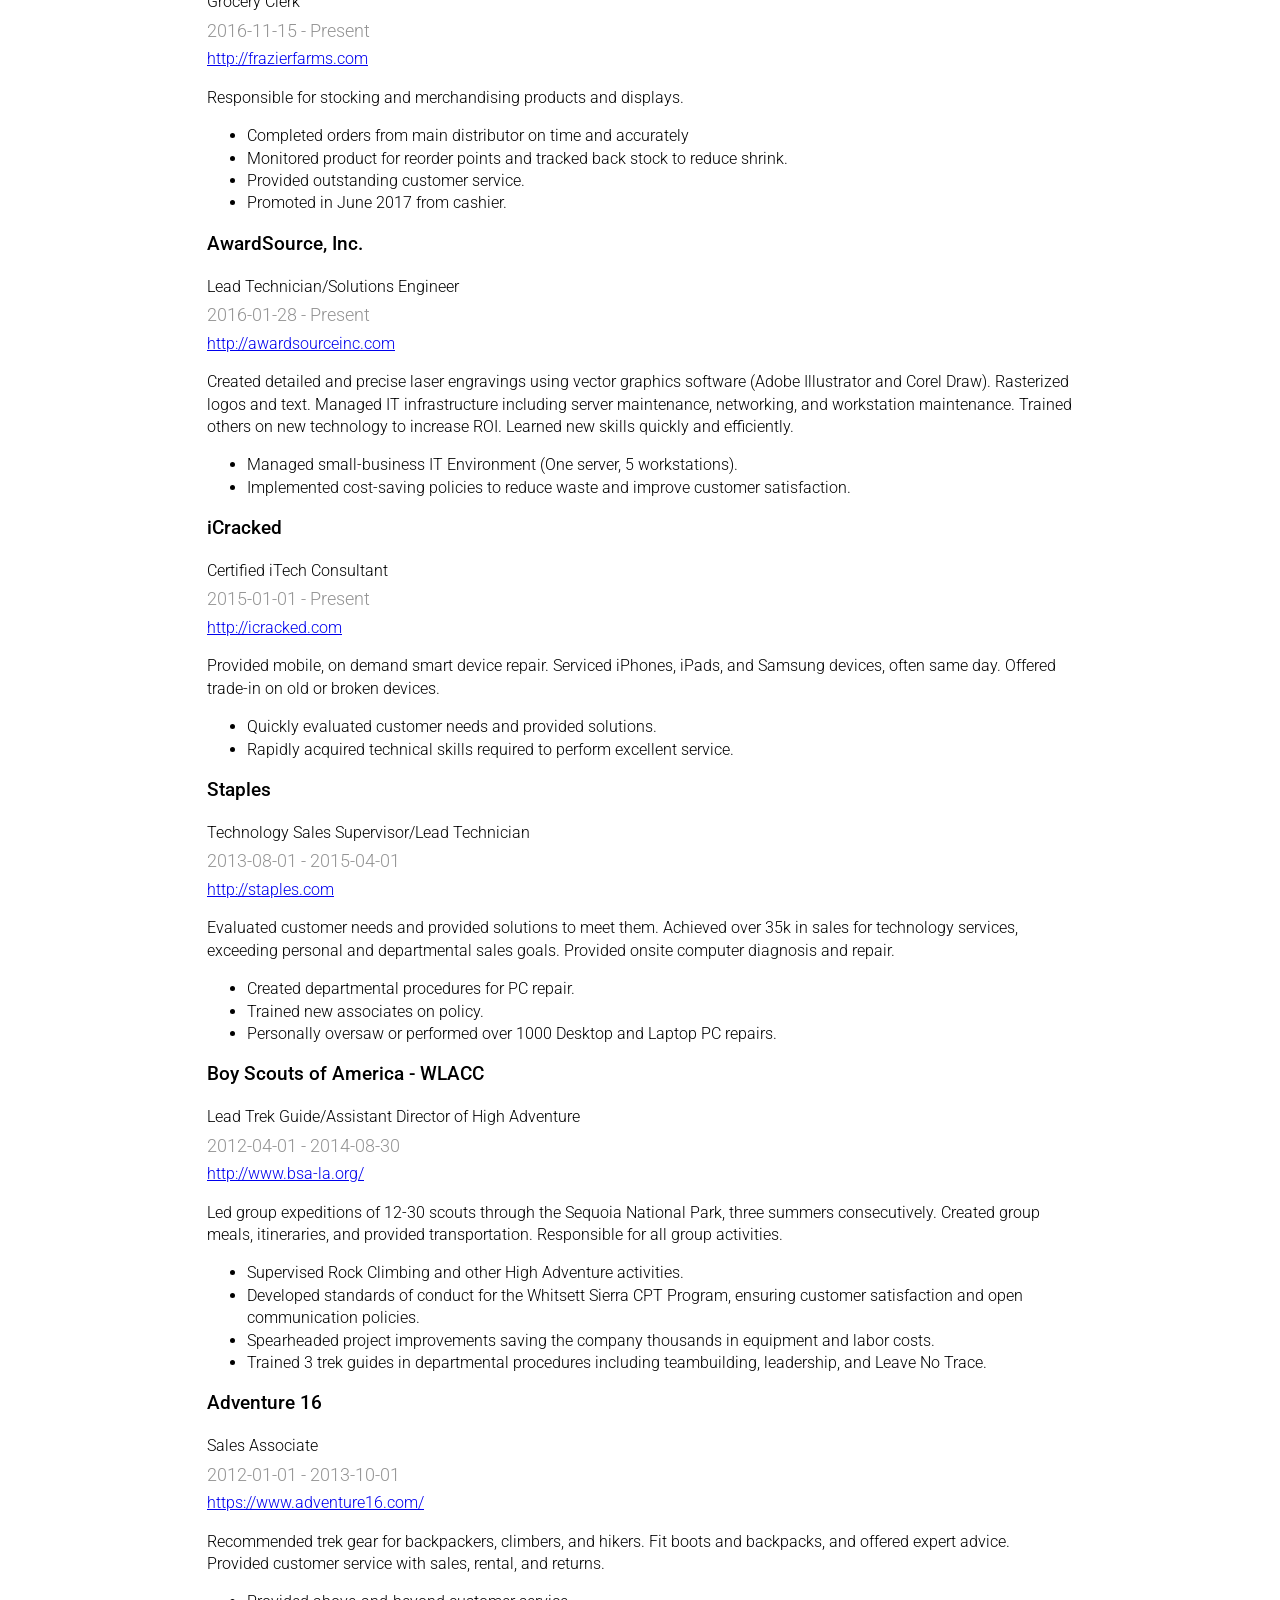
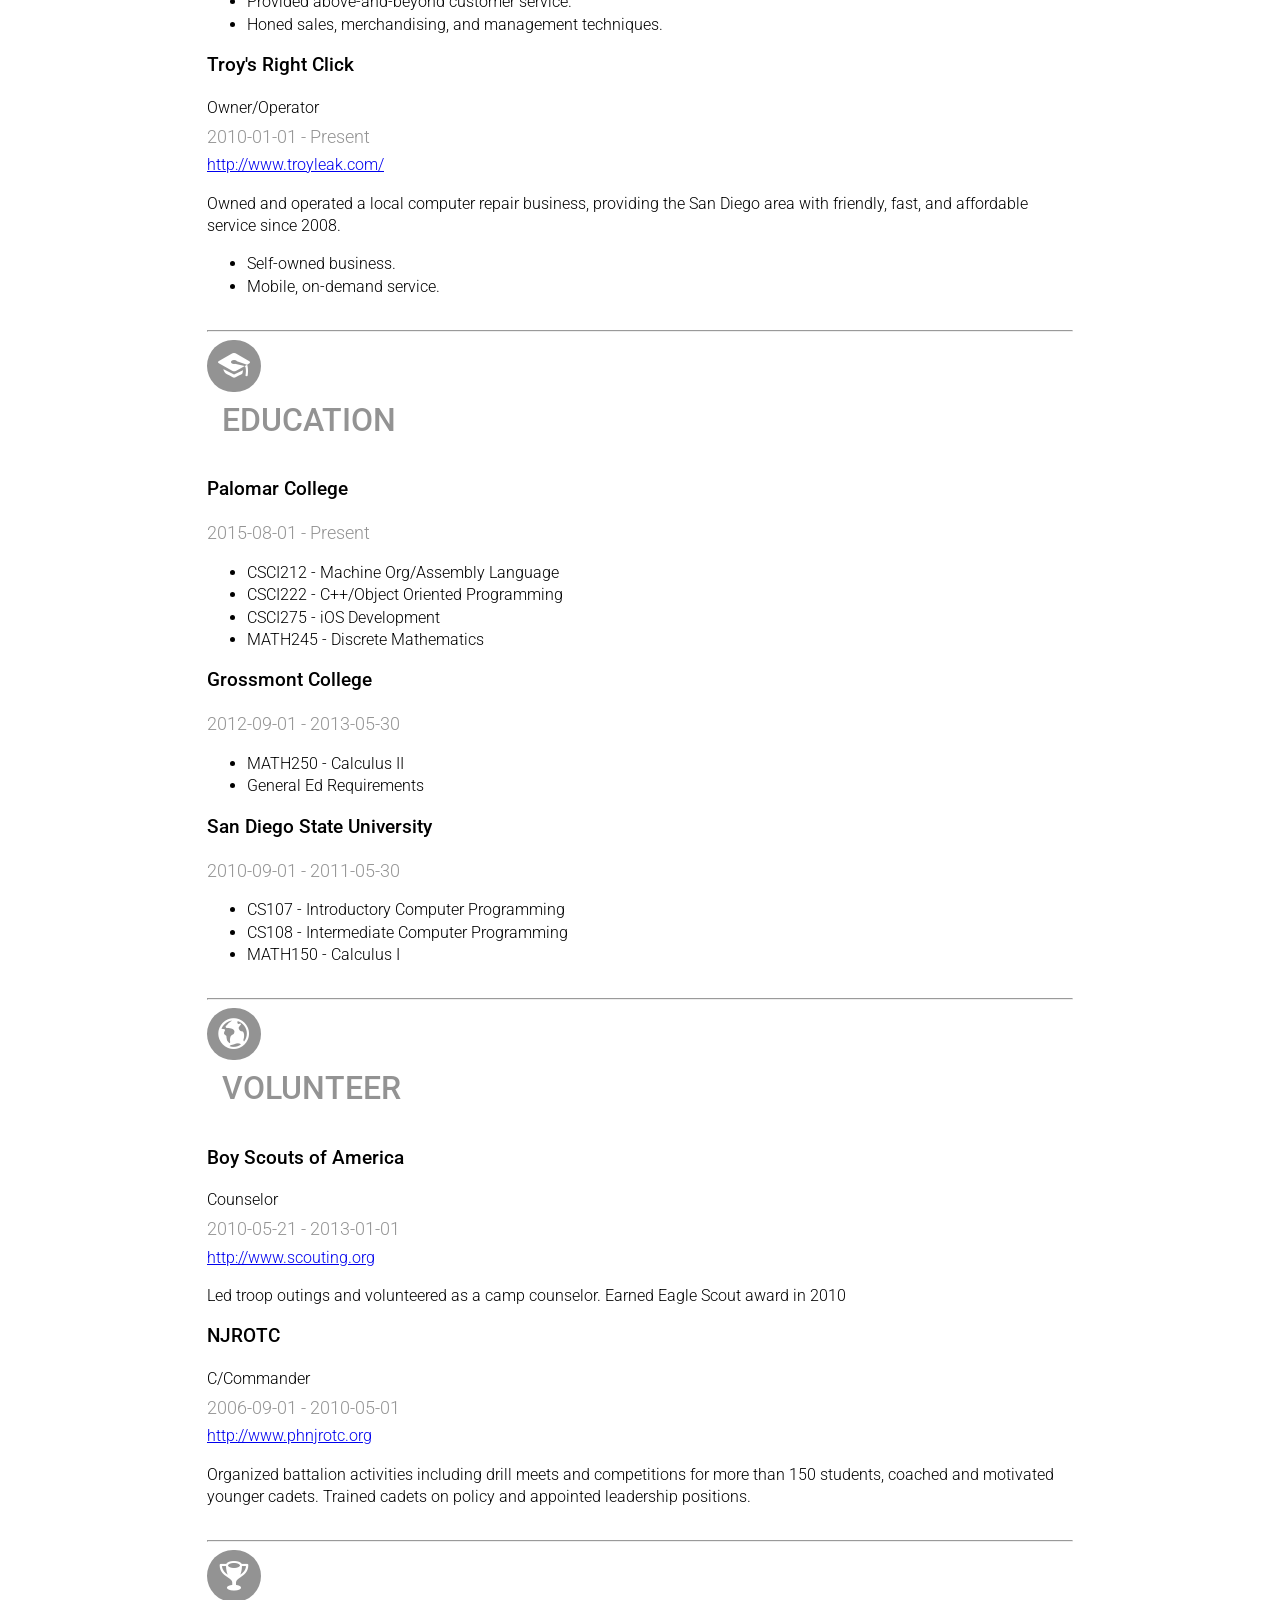
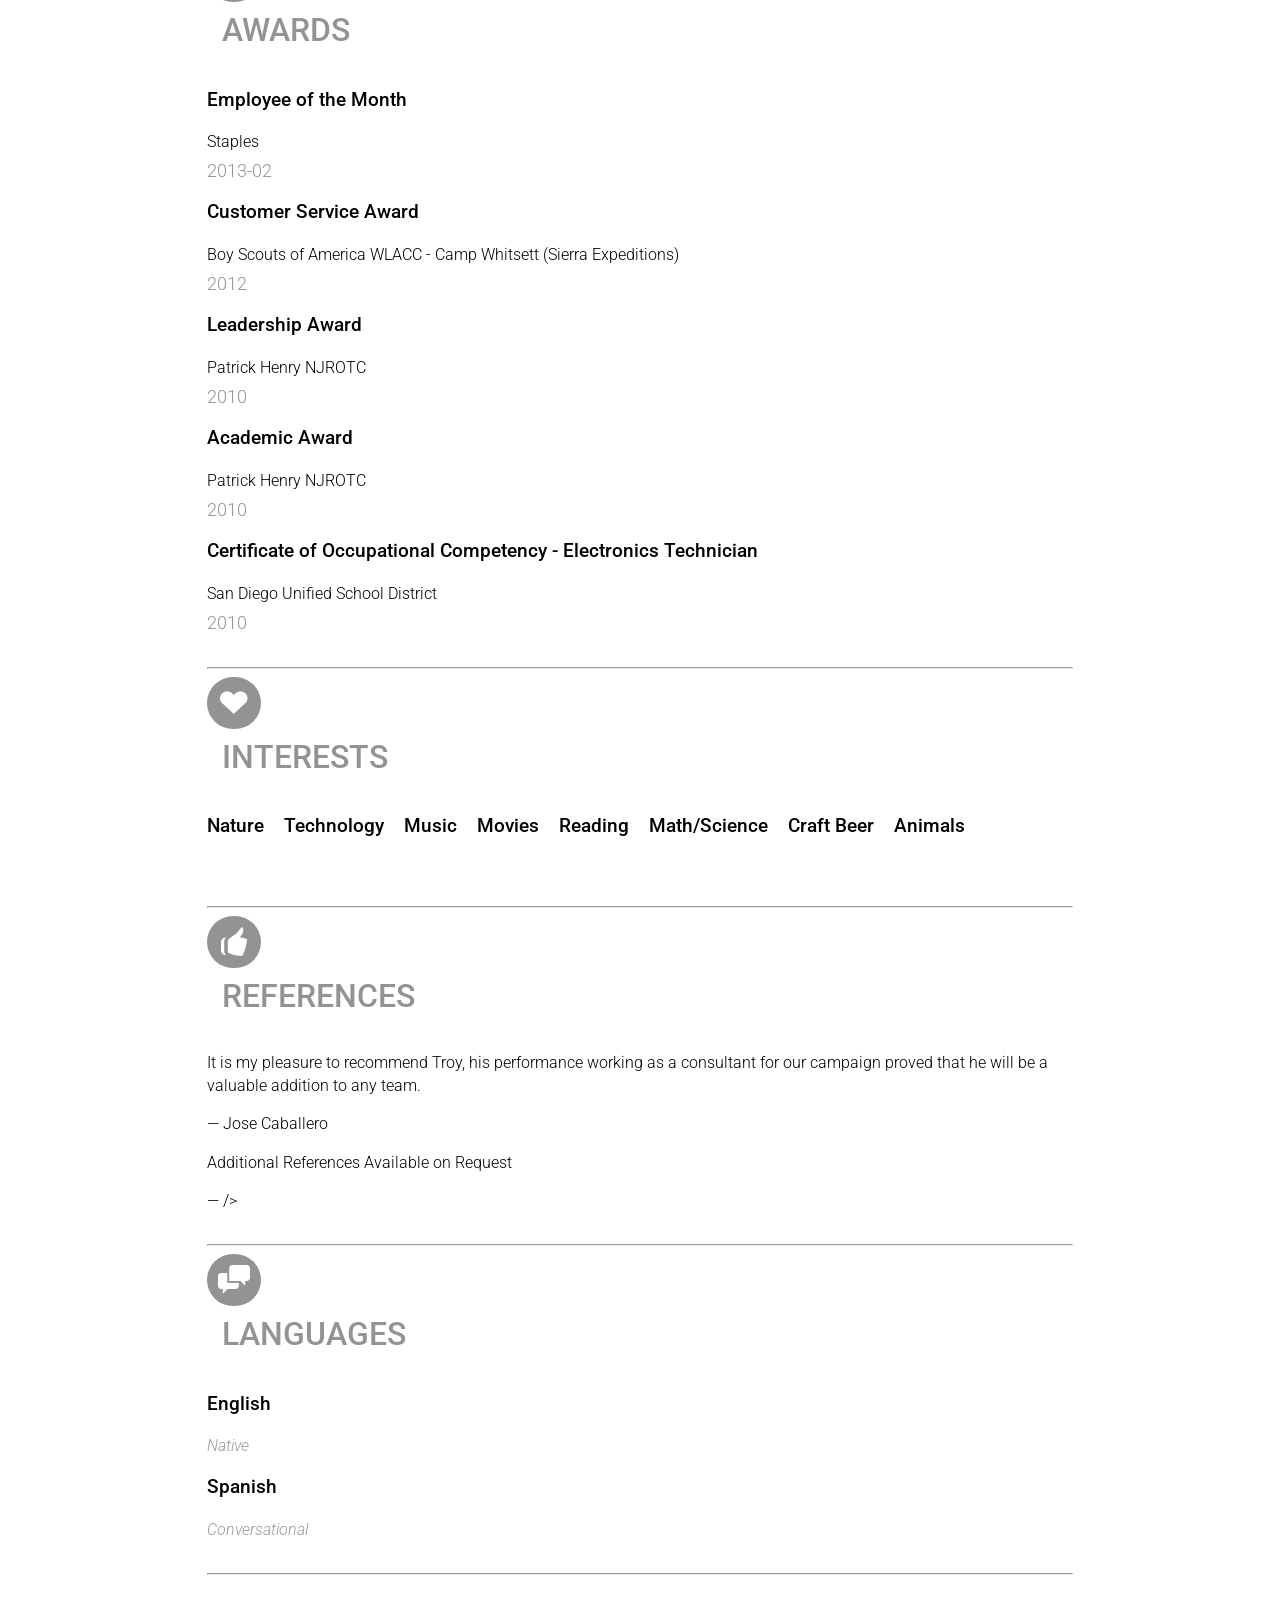
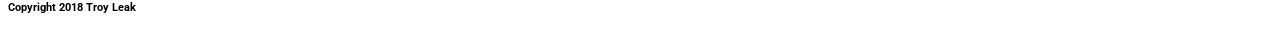
==== commit 5d00e702: "updates misc updates" ====
--- a/index.html
+++ b/index.html
@@ -3,7 +3,7 @@
 	<head>
 
 	<meta charset="utf-8">
-	<meta name="viewport" content="width=device-width, user-scalable=no, minimal-ui">
+	<meta name="viewport" content="width=device-width, user-scalable=no, minimal-ui, initial-scale=1.0">
 
 	<title>Troy Leak</title>
 
@@ -67,6 +67,12 @@
 	margin-top:2.5em;
 }
 
+.container {
+  margin: 0 auto;
+  max-width: 866px;
+  width: 90%;
+}
+
 .avatar {
 	border-radius: 50%;
 	max-width:260px;
@@ -214,11 +220,11 @@
     font-size: 2em;
     color: #fff;
     background: #939393;
-    padding: 10px 39px 10px 11px;
+    padding: 10px 10px 10px 11px;
     border-radius:60px;
     margin-top: 0px;
     display:block;
-    width:50px;
+    width:33px;
 }
 
 @media screen and (max-width: 1024px) and (min-width: 768px) {
@@ -548,11 +554,6 @@
 								<icon class="entypo-soundcloud"></icon>
 								</a>
 							</div>
-							<div class="item">
-								<a href="https://open.spotify.com/user/1242167111">
-								<icon class="entypo-spotify"></icon>
-								</a>
-							</div>
 						</section>
 					</section>
 				</div>
@@ -560,7 +561,7 @@
 			<div id="summary" class="row">
 				<div class="col-sm-8 col-sm-offset-4 col-xs-12">
 					<div class="summary">
-						<p class="lead">Active, strategic multitasker knowledgeable in technology and business, focused on high performance and quantifiable outcomes. Driven, experienced at juggling multiple projects and delivering measurable, goal-driven results. I worked for Staples as a Technology Supervisor before starting my computer consulting business. I&#x27;m currently in my final semester at school looking for a full time software development position.</p>
+						<p class="lead">Active, strategic multitasker knowledgeable in technology and business, focused on high performance and quantifiable outcomes. Driven, experienced at juggling multiple projects and delivering measurable, goal-driven results.</p>
 					</div>
 				</div>
 			</div>
@@ -568,7 +569,7 @@
 		<section id="skills" class="row">
 			<div class="col-sm-4">
 				<div class="row">
-					<div class="col-xs-2">
+					<div class="col-xs-12">
 						<icon class="large entypo-tools"></icon>
 					</div>
 					<div class="col-xs-10">
@@ -580,19 +581,23 @@
 				<div class="item">
 					<h3 class="name">Programming</h3>
 					<div class="level">
-						<p><em>Advanced</em></p>
+						<p><em>Beginner</em></p>
 					</div>
 					<ul class="keywords">
 						<li>Python</li>
 						<li>Bash</li>
 						<li>JavaScript</li>
 						<li>C++</li>
+						<li>iOS</li>
+						<li>XCode</li>
+						<li>OSX</li>
+						<li>MVC</li>
 					</ul>
 				</div>
 				<div class="item">
 					<h3 class="name">Python</h3>
 					<div class="level">
-						<p><em>Advanced</em></p>
+						<p><em>Intermediate</em></p>
 					</div>
 					<ul class="keywords">
 						<li>Flask</li>
@@ -606,22 +611,9 @@
 					</ul>
 				</div>
 				<div class="item">
-					<h3 class="name">Analytics</h3>
+					<h3 class="name">JavaScript</h3>
 					<div class="level">
 						<p><em>Beginner</em></p>
-					</div>
-					<ul class="keywords">
-						<li>Python</li>
-						<li>SciPy</li>
-						<li>Pandas</li>
-						<li>Matplotlib</li>
-						<li>Numpy</li>
-					</ul>
-				</div>
-				<div class="item">
-					<h3 class="name">JavaScript</h3>
-					<div class="level">
-						<p><em>Intermediate</em></p>
 					</div>
 					<ul class="keywords">
 						<li>React.js</li>
@@ -648,29 +640,15 @@
 					</ul>
 				</div>
 				<div class="item">
-					<h3 class="name">AppDev</h3>
+					<h3 class="name">DevOps</h3>
 					<div class="level">
 						<p><em>Beginner</em></p>
-					</div>
-					<ul class="keywords">
-						<li>iOS</li>
-						<li>XCode</li>
-						<li>Parse</li>
-						<li>OSX</li>
-						<li>MVC</li>
-					</ul>
-				</div>
-				<div class="item">
-					<h3 class="name">DevOps</h3>
-					<div class="level">
-						<p><em>Intermediate</em></p>
 					</div>
 					<ul class="keywords">
 						<li>Git</li>
 						<li>Vagrant</li>
 						<li>Ansible</li>
 						<li>Docker</li>
-						<li>CI</li>
 						<li>Version Control</li>
 					</ul>
 				</div>
@@ -698,7 +676,6 @@
 						<li>Systemd</li>
 						<li>Shell Scripting</li>
 						<li>File Systems/IO Performance</li>
-						<li>Monitoring tools (Nagios)</li>
 					</ul>
 				</div>
 				<div class="item">
@@ -743,6 +720,34 @@
 				</div>
 			</div>
 			<div class="col-sm-8">
+				<div class="item">
+					<h3 class="name">
+						Frazier Farms
+					</h3>
+					<div class="position">
+						<p class="lead">Grocery Clerk</p>
+					</div>
+					<div class="date">
+						<span class="startDate">
+							2016-11-15
+						</span>
+						<span class="endDate">
+							- Present
+						</span>
+					</div>
+					<div class="website">
+						<a href="http://frazierfarms.com">http://frazierfarms.com</a>
+					</div>
+					<div class="summary">
+						<p>Responsible for stocking and merchandising products and displays.</p>
+					</div>
+					<ul class="highlights">
+						<li>Completed orders from main distributor on time and accurately</li>
+						<li>Monitored product for reorder points and tracked back stock to reduce shrink.</li>
+						<li>Provided outstanding customer service.</li>
+						<li>Promoted in June 2017 from cashier.</li>
+					</ul>
+				</div>
 				<div class="item">
 					<h3 class="name">
 						AwardSource, Inc.
@@ -1196,7 +1201,7 @@
 
 	</div>
 	<div class="row">
-	<h6 class="text-center">Copyright 2016 Troy Leak</h6>
+	<h6 class="text-center">Copyright 2018 Troy Leak</h6>
 	</div>
 
 	</body>
